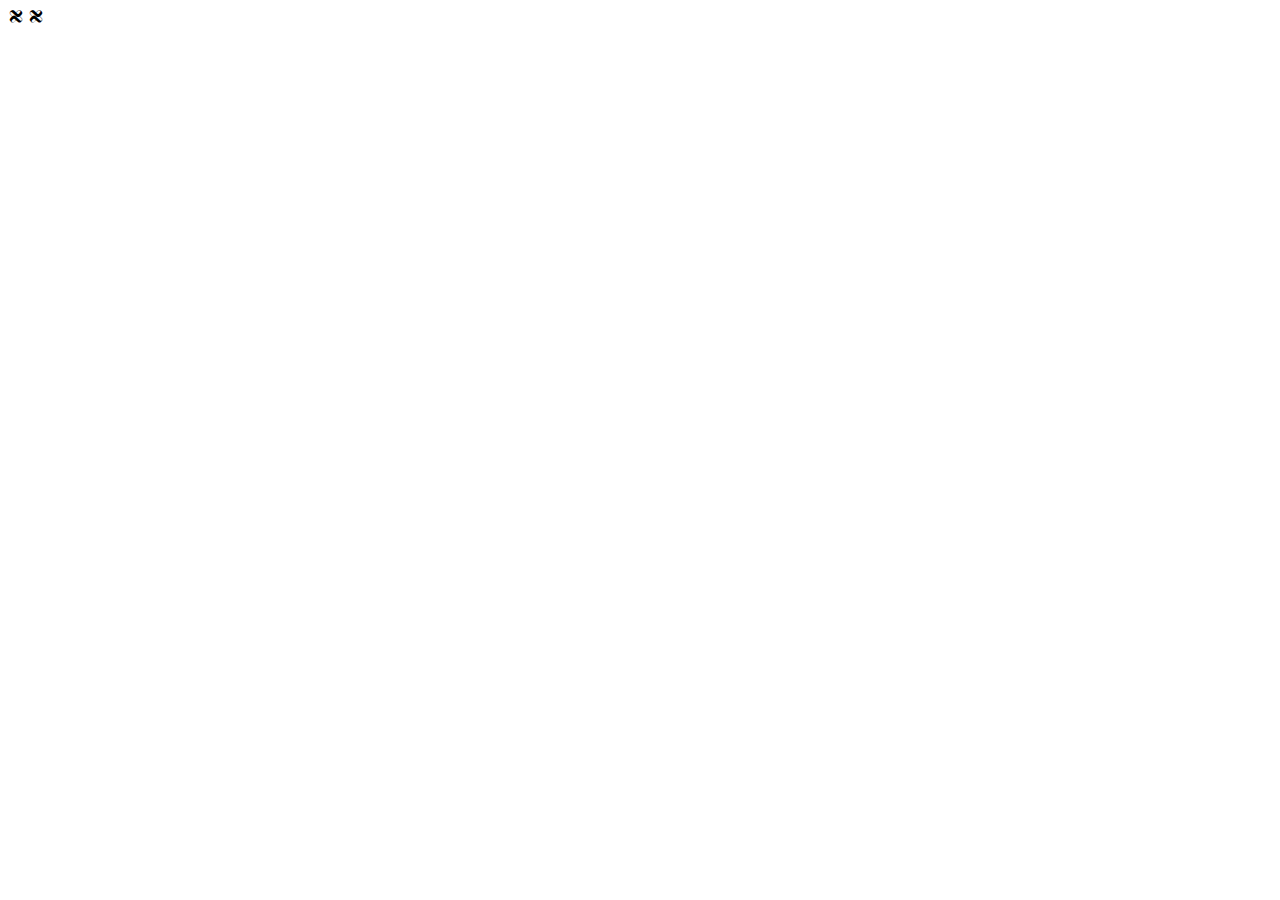
==== index.html @ fa7deb94 "1229" ====
<!doctype html>
<html>
<head>
<meta charset="utf-8">
<title>Untitled Document</title>
    <link rel="stylesheet" href="css/xeicon.css">
</head>
<body>
    <i class="fa fa-camera-retro"></i>
    <i class="fa fa-camera-retro"></i>
    <i class="fa xe-xpressengine"></i>    
    </body>
</html>
---- css/xeicon.css ----
@charset "UTF-8";
/*!
 *  Font Awesome 4.2.0 by @davegandy - http://fontawesome.io - @fontawesome
 *  License - http://fontawesome.io/license (Font: SIL OFL 1.1, CSS: MIT License)
 */
/* FONT PATH
 * -------------------------- */
@font-face {
  font-family: 'xeicon';
  src: url("../fonts/xeicon.eot?v=4.2.0");
  src: url("../fonts/xeicon.eot?#iefix&v=4.2.0") format("embedded-opentype"), url("../fonts/xeicon.woff?v=4.2.0") format("woff"), url("../fonts/xeicon.ttf?v=4.2.0") format("truetype"), url("../fonts/xeicon.svg?v=4.2.0#xeiconregular") format("svg");
  font-weight: normal;
  font-style: normal; }
.fa {
  display: inline-block;
  font: normal normal normal 14px/1 xeicon;
  font-size: inherit;
  text-rendering: auto;
  -webkit-font-smoothing: antialiased;
  -moz-osx-font-smoothing: grayscale; }

/* makes the font 33% larger relative to the icon container */
.fa-lg {
  font-size: 1.33333em;
  line-height: 0.75em;
  vertical-align: -15%; }

.fa-2x {
  font-size: 2em; }

.fa-3x {
  font-size: 3em; }

.fa-4x {
  font-size: 4em; }

.fa-5x {
  font-size: 5em; }

/* Font Awesome uses the Unicode Private Use Area (PUA) to ensure screen
   readers do not read off random characters that represent icons */
.fa-camera-retro:before {
  content: ""; }

/*# sourceMappingURL=xeicon.css.map */
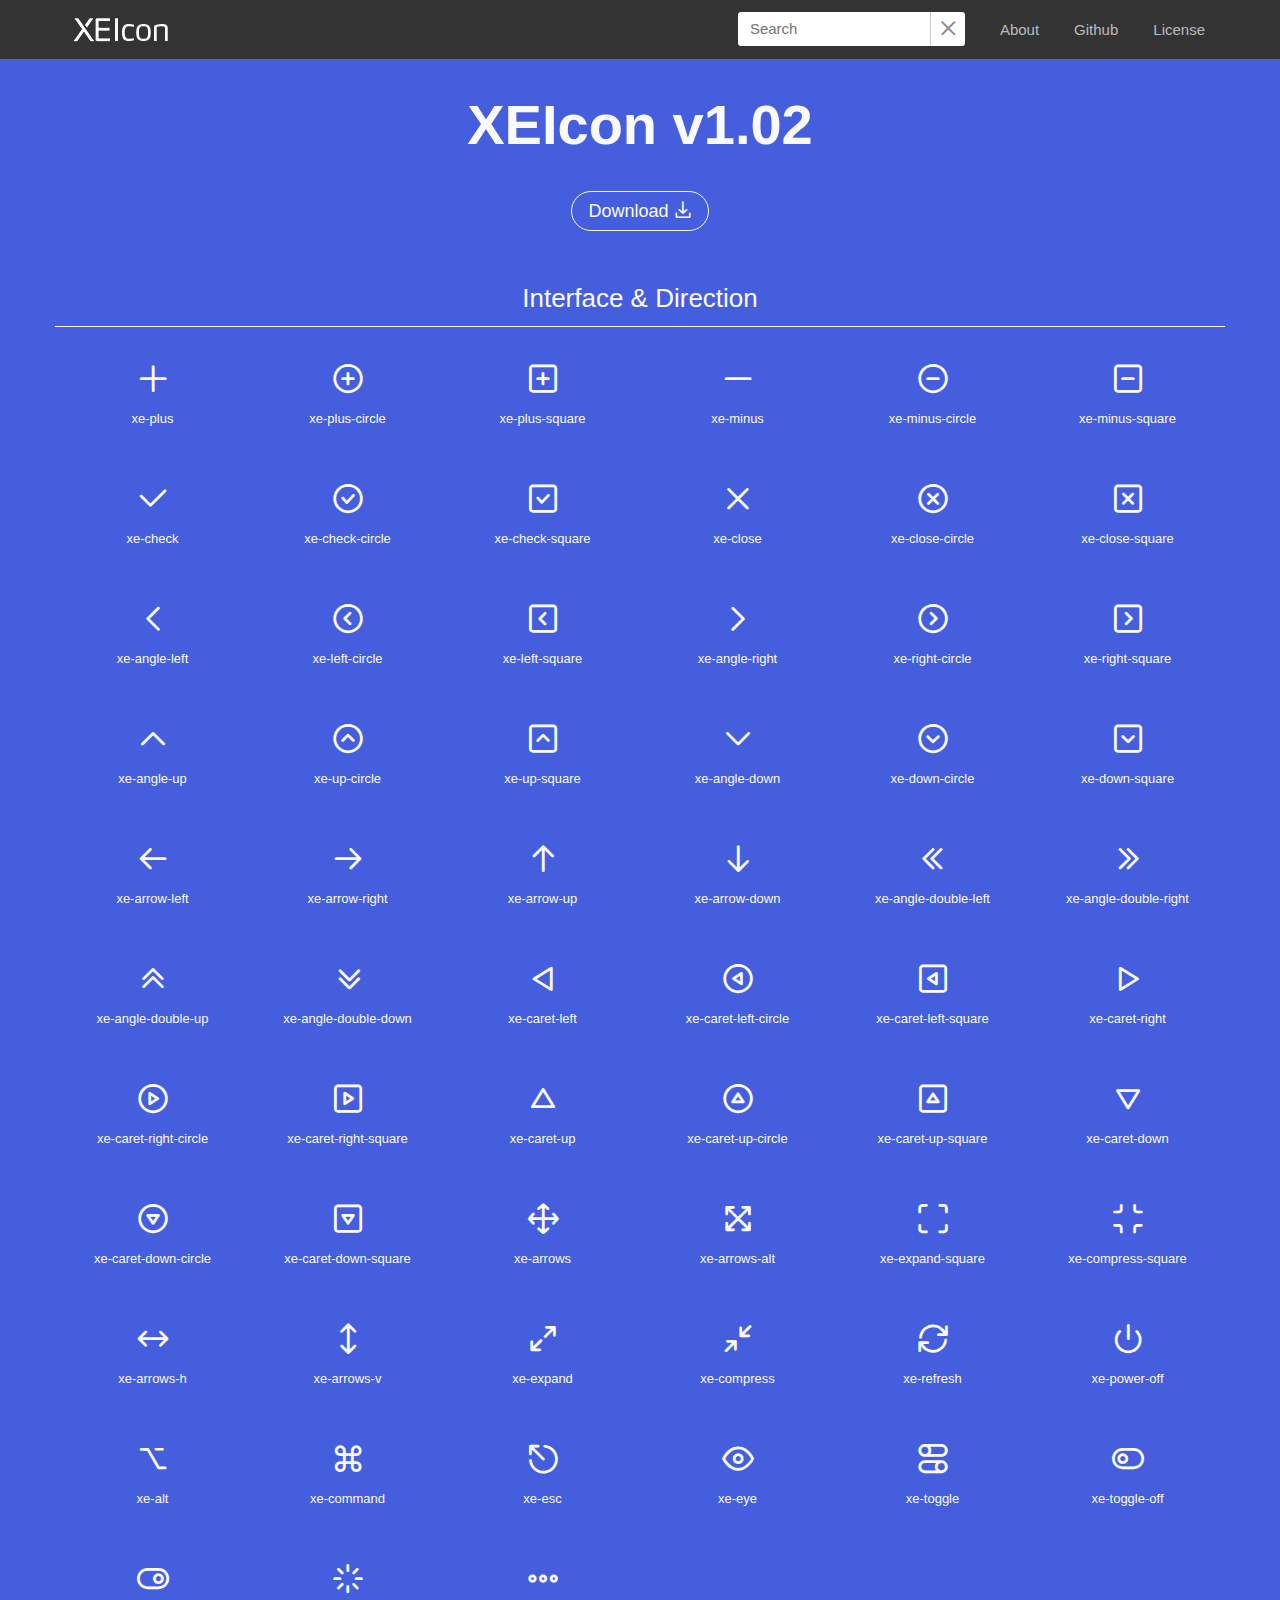
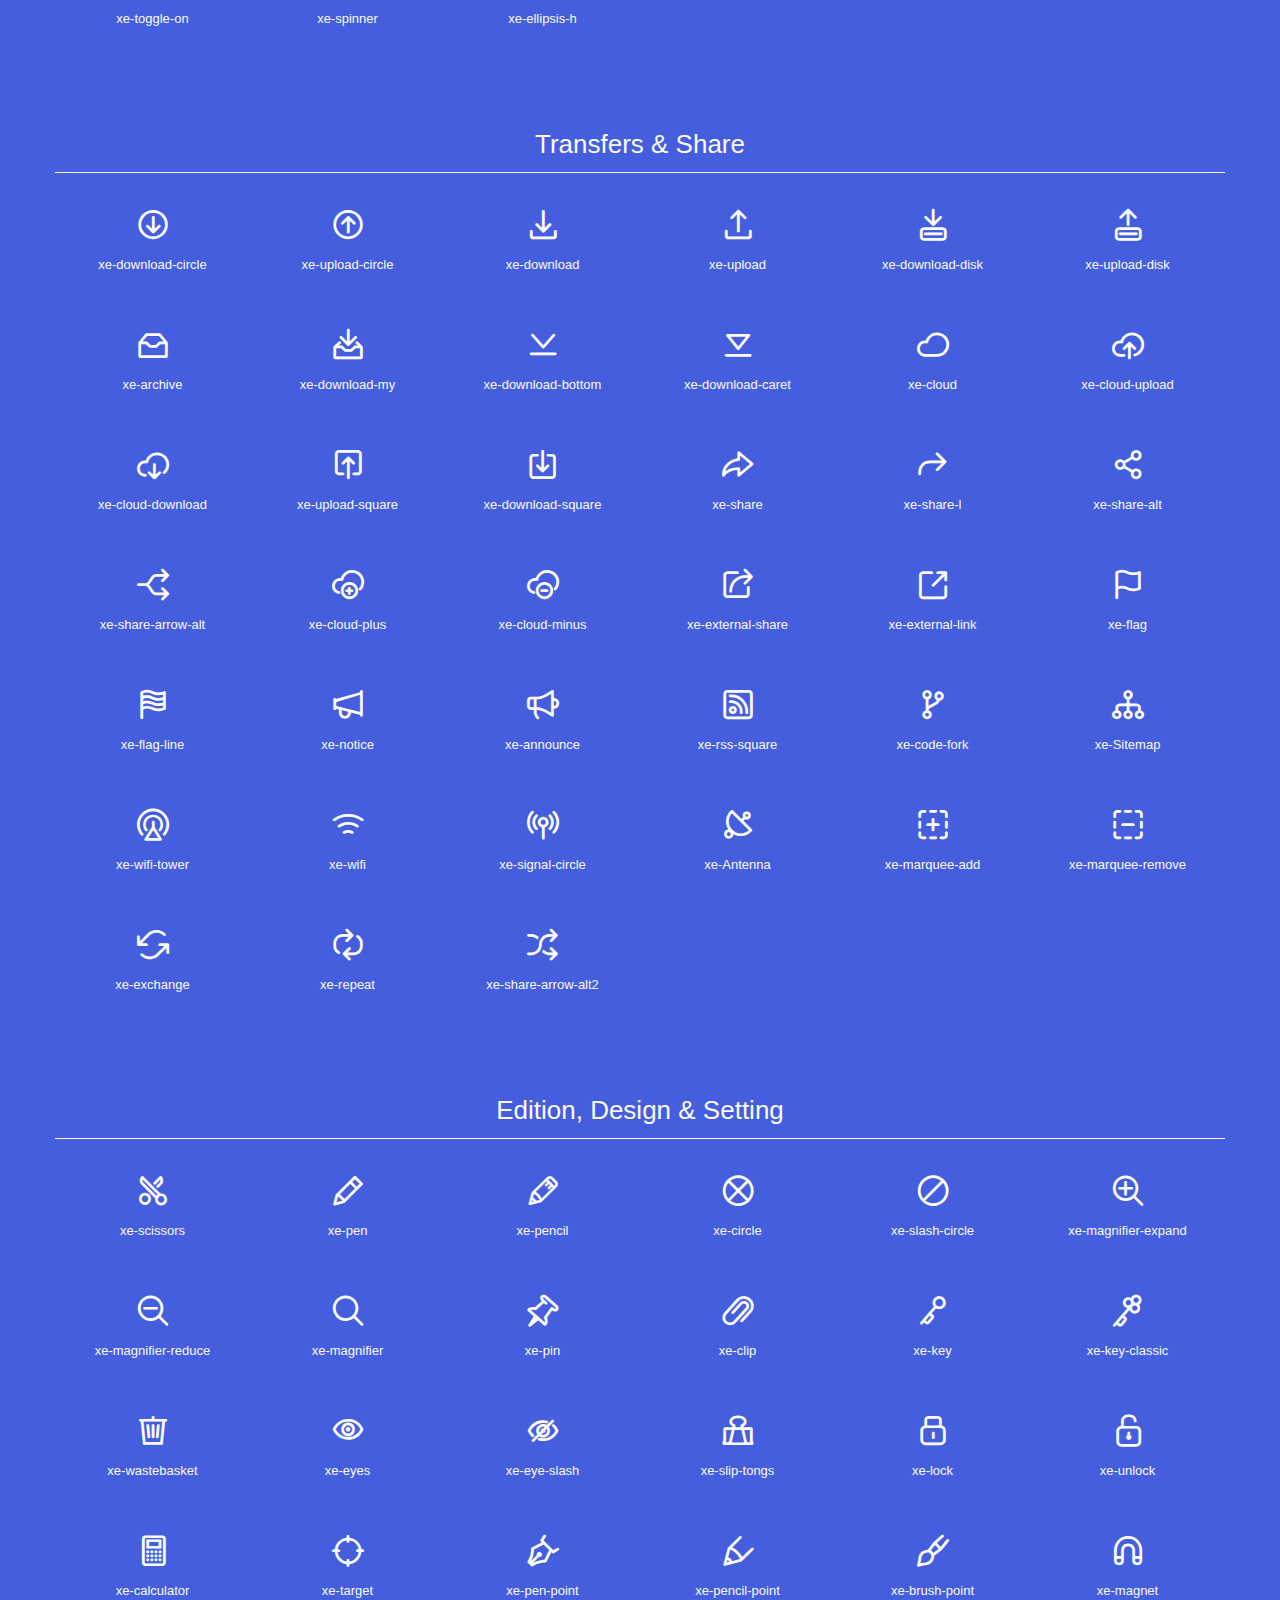
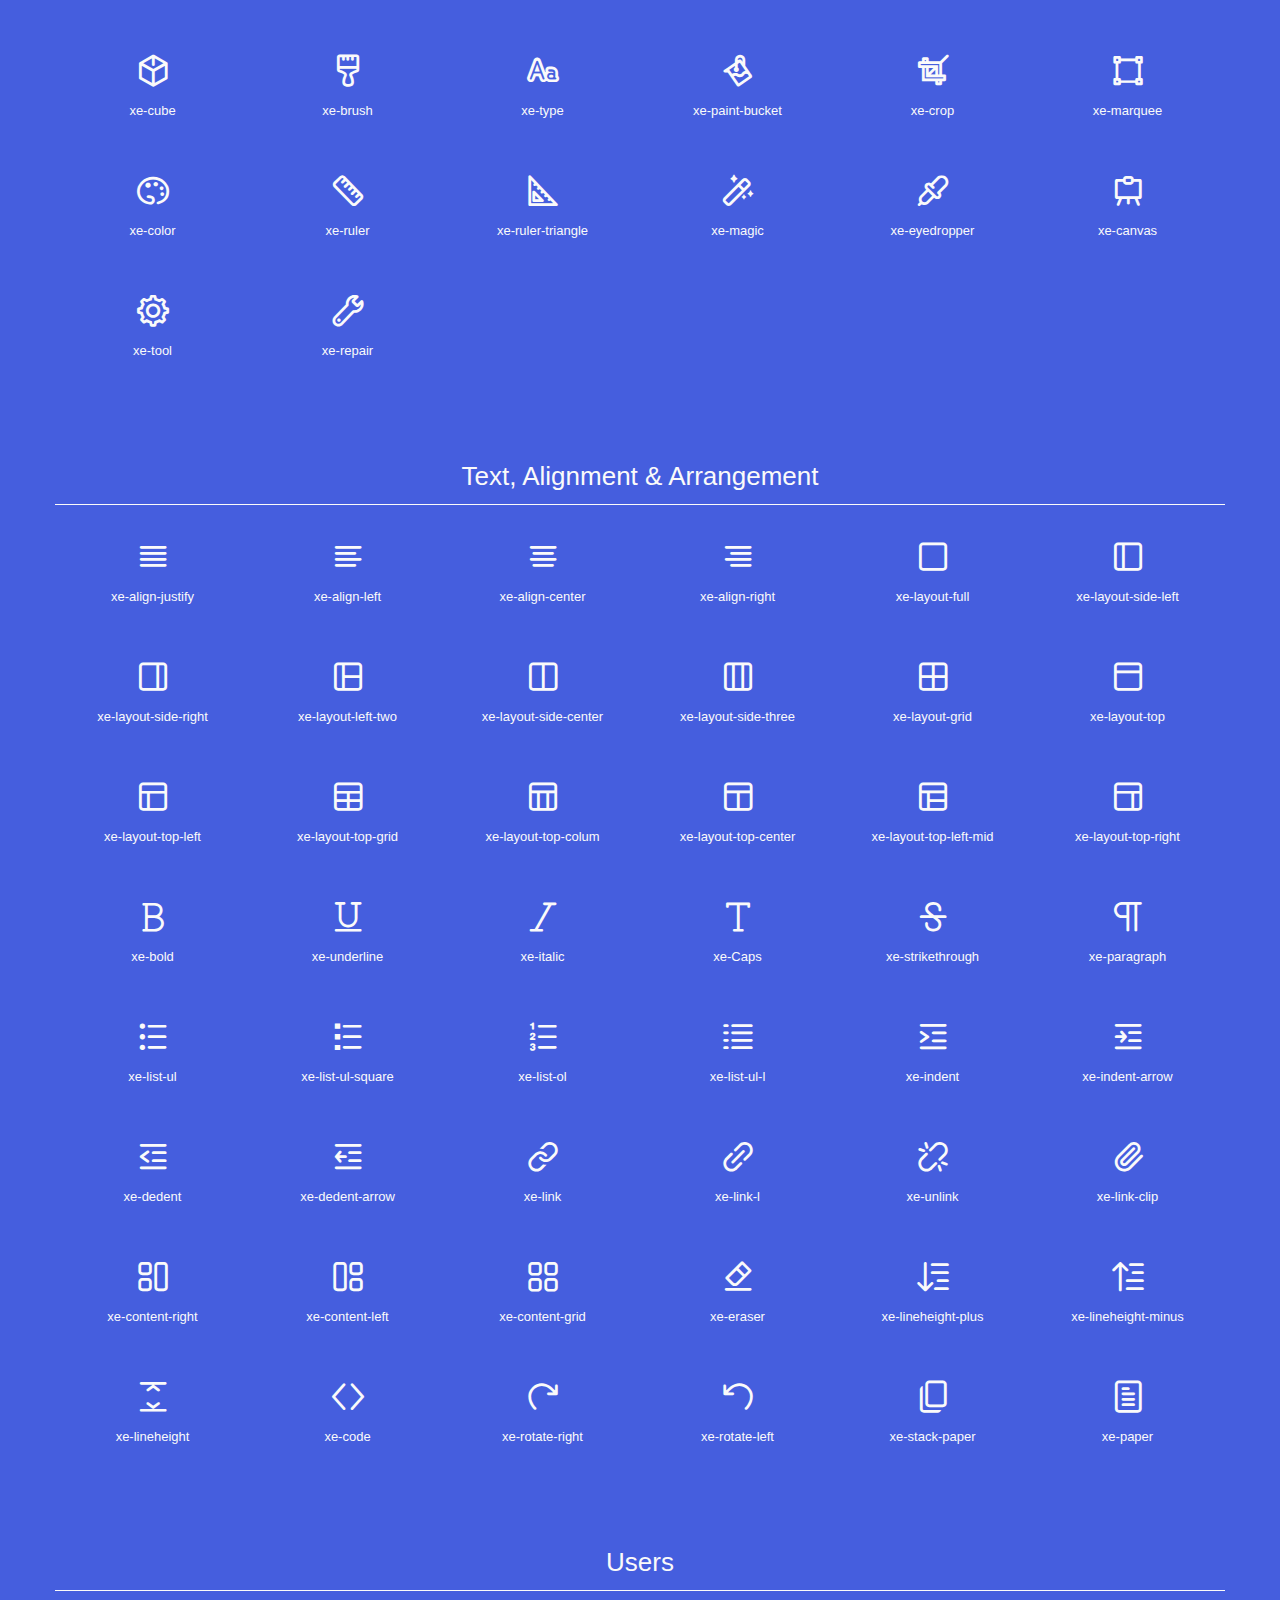
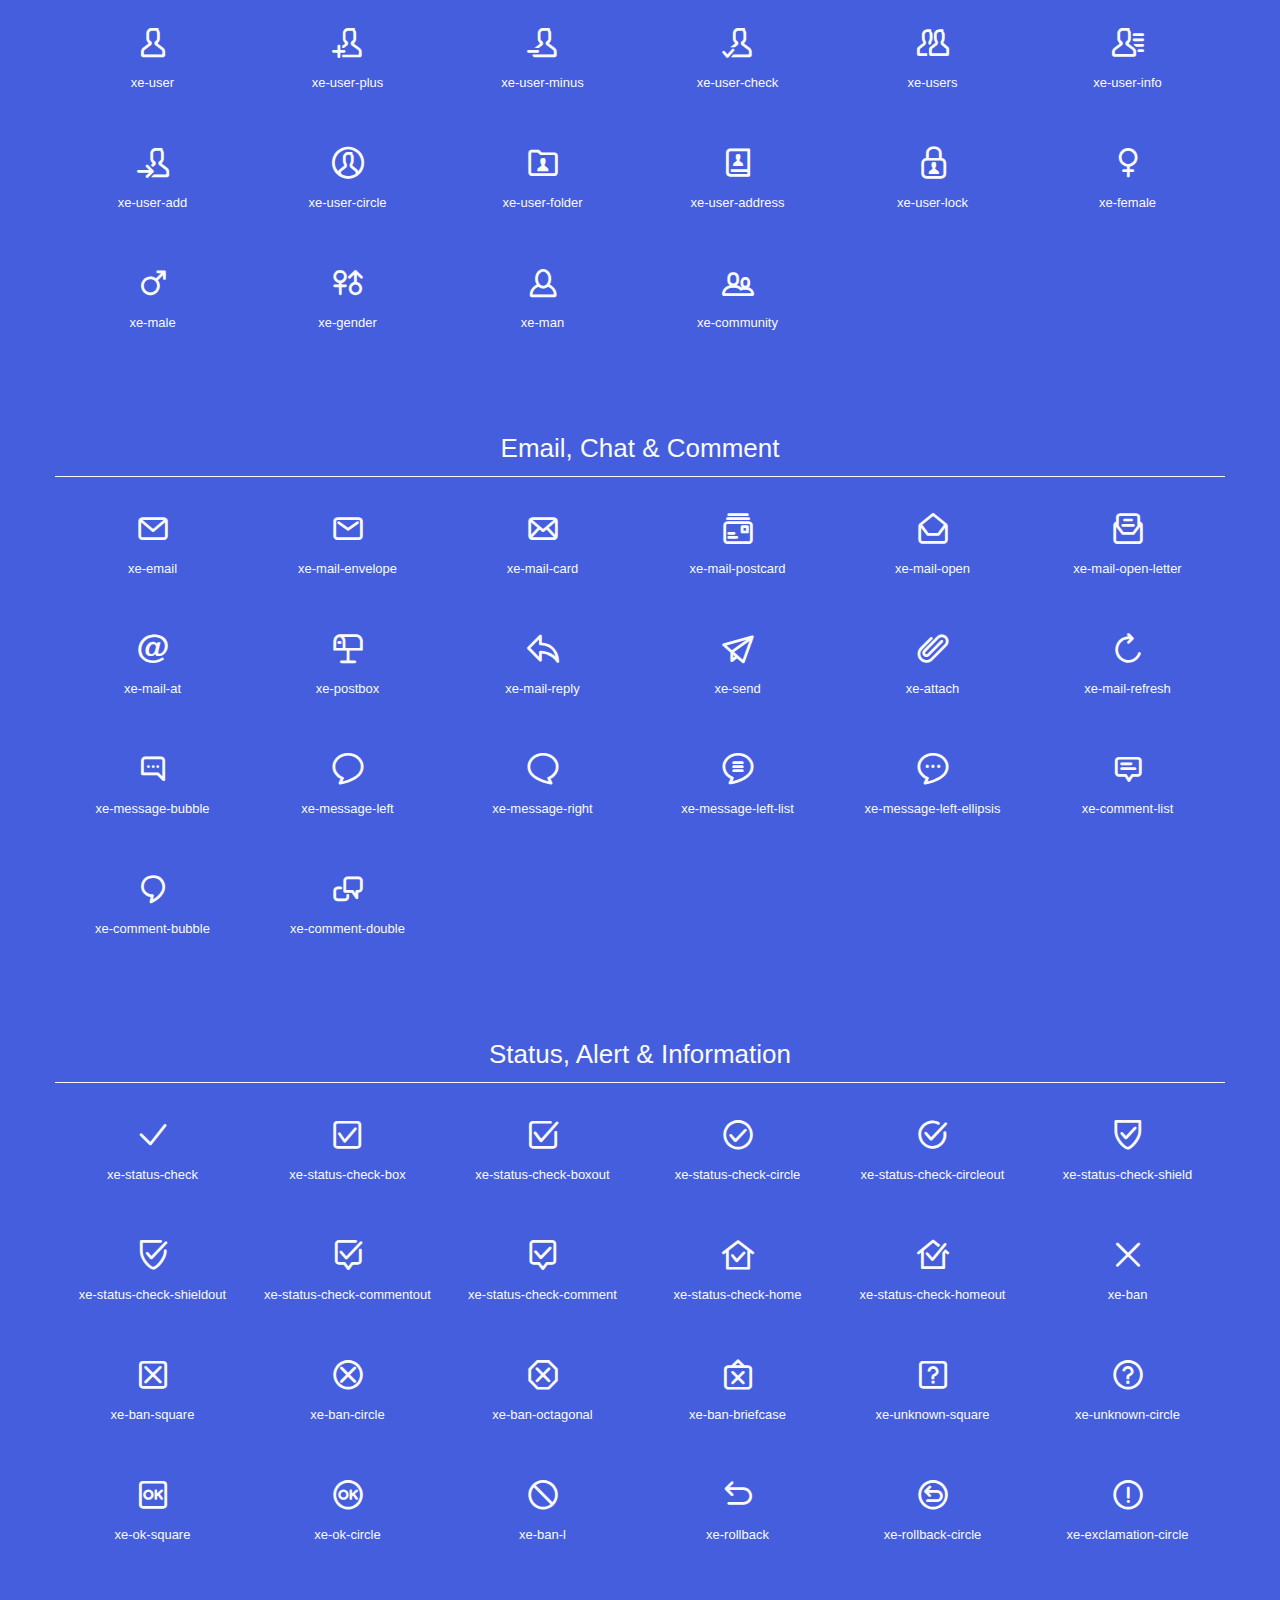
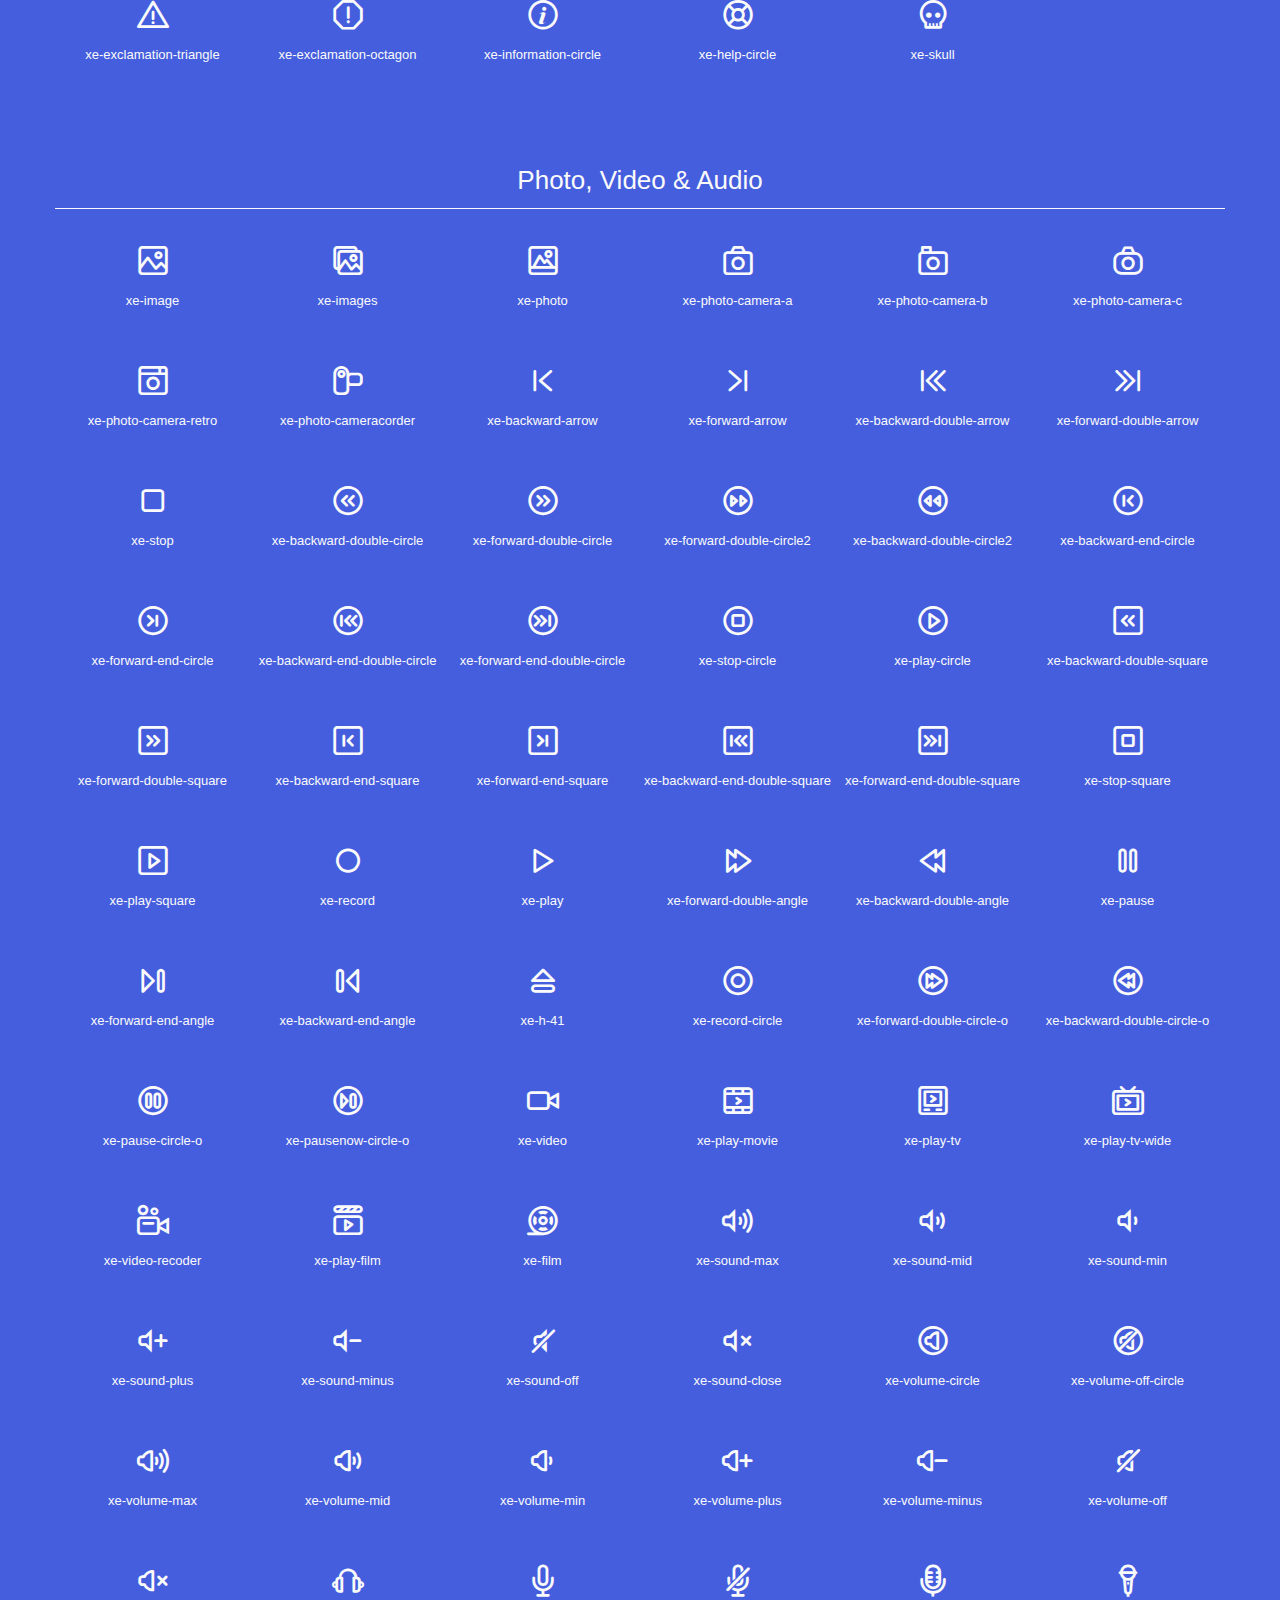
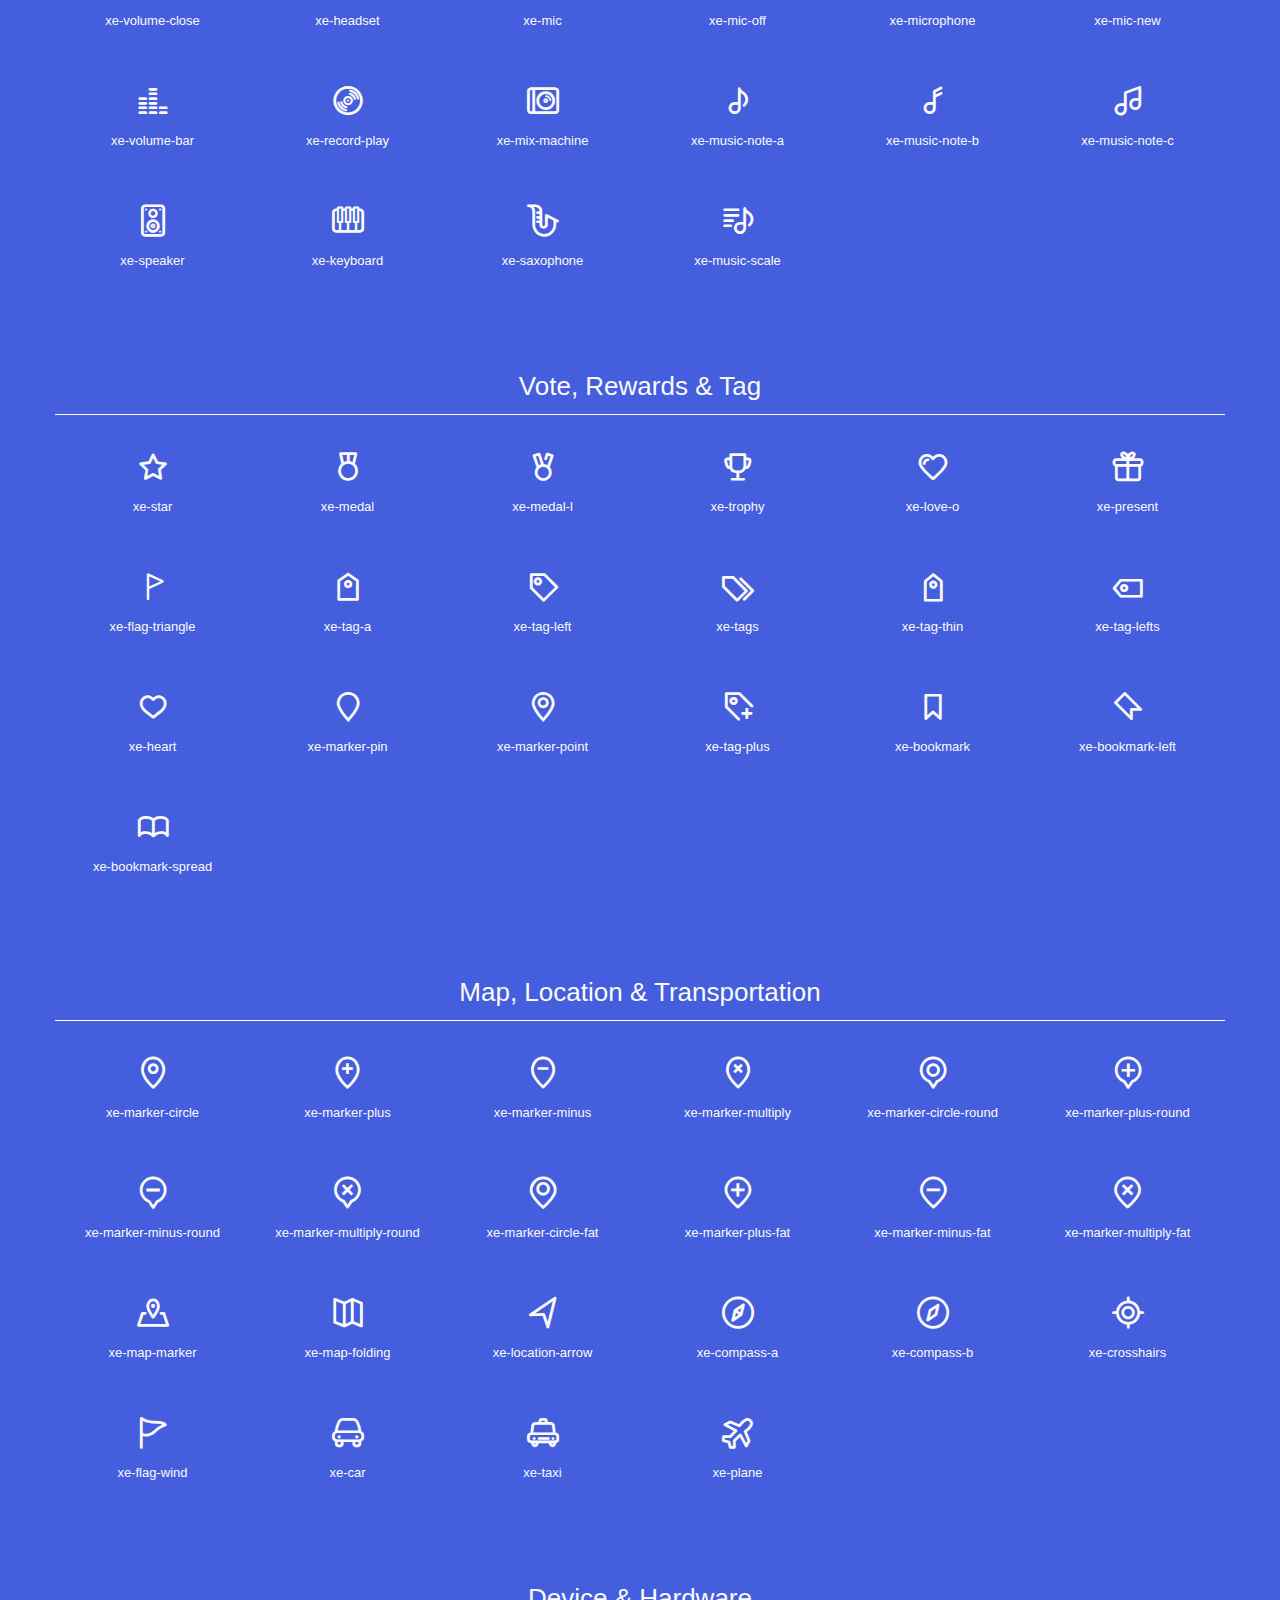
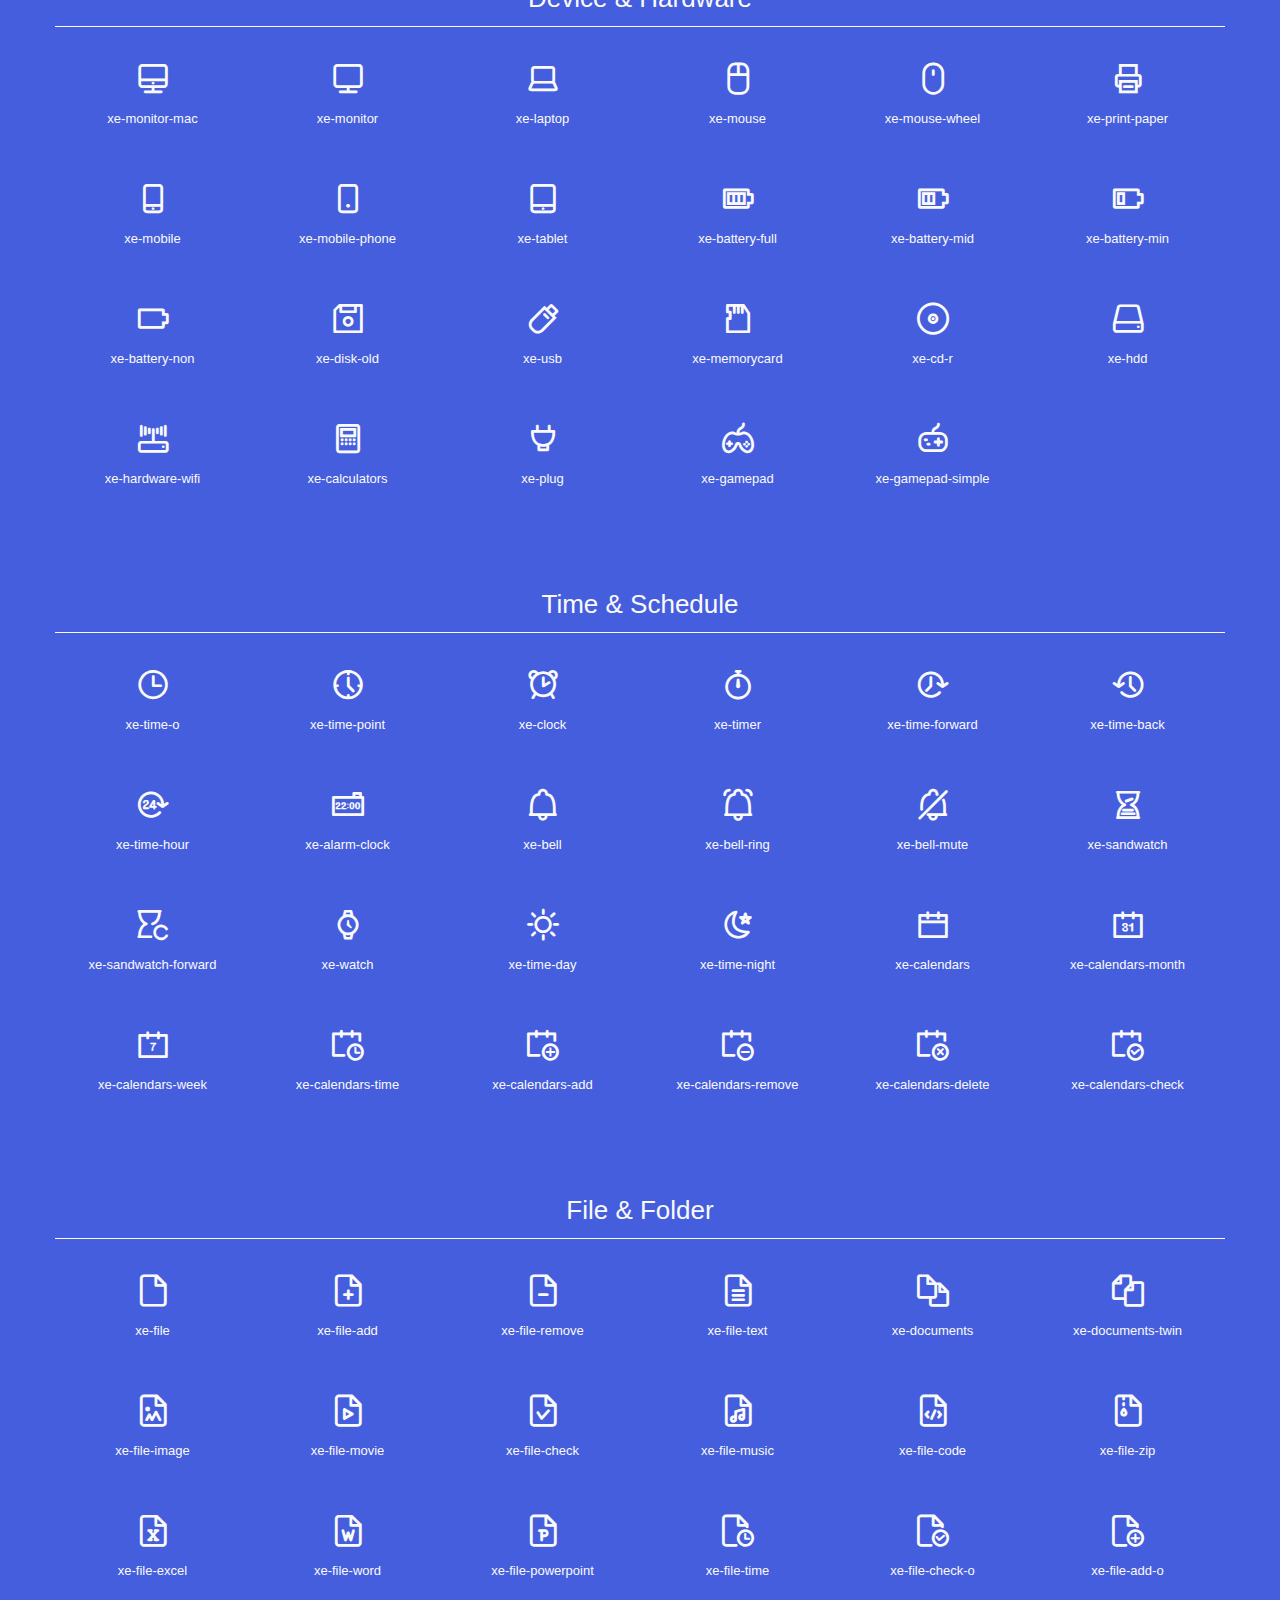
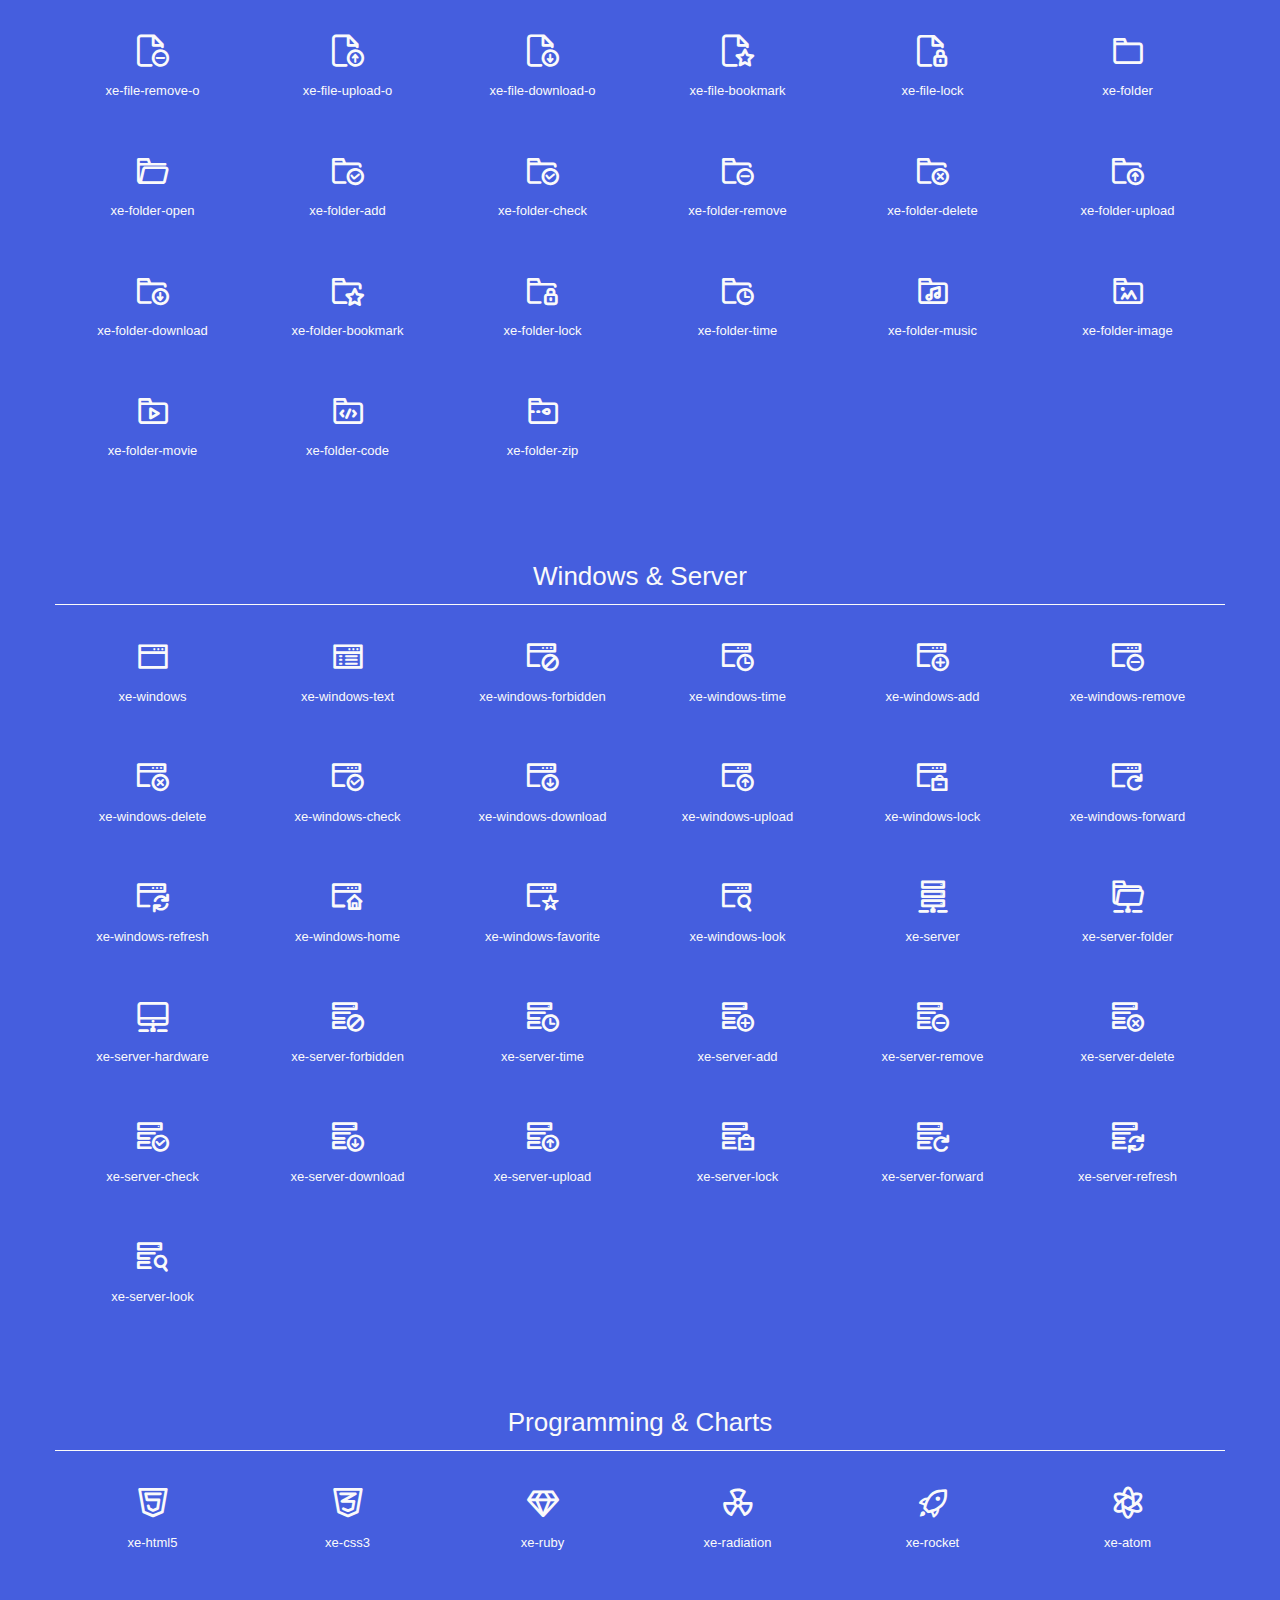
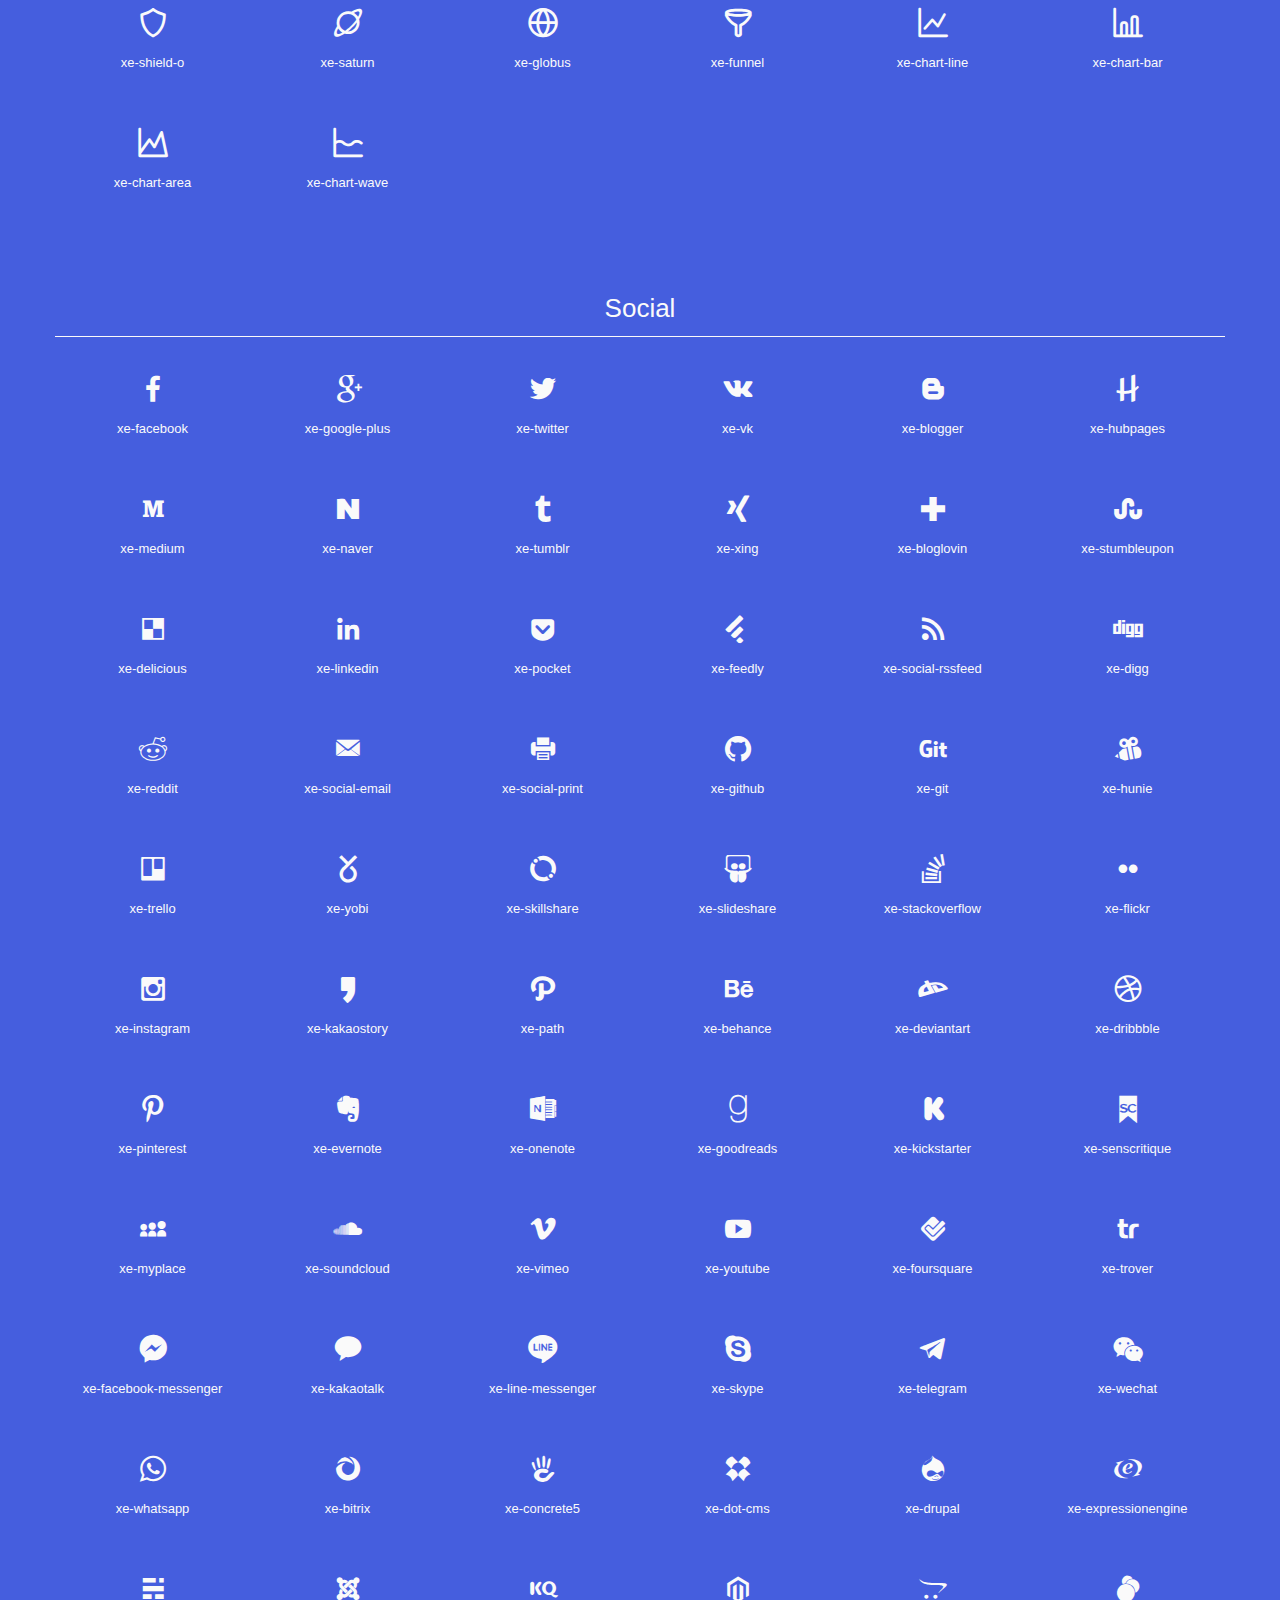
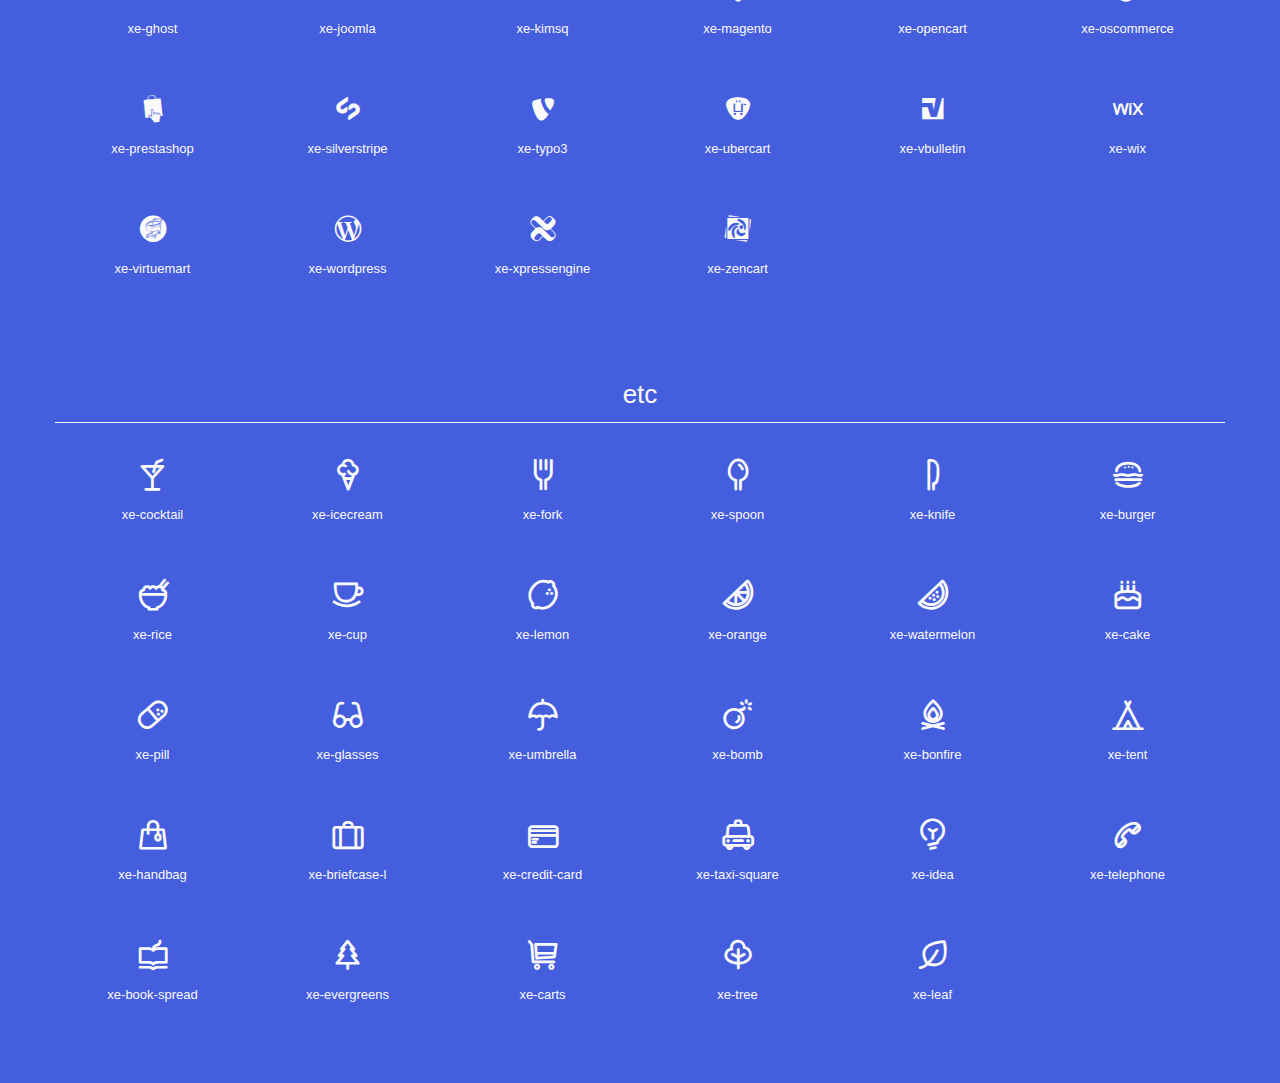
==== commit 01630aad: "sass 연동버전" ====
--- a/index.html
+++ b/index.html
@@ -2,12 +2,8026 @@
 <html>
 <head>
 <meta charset="utf-8">
-<title>Untitled Document</title>
-    <link rel="stylesheet" href="css/xeicon.css">
+<title>XE Icon</title>
+<meta name="viewport" content="width=device-width,initial-scale=1.0,minimum-scale=1.0,maximum-scale=1.0">
+<link rel="stylesheet" href="./common/xe-icon.css">
+<link rel="stylesheet" href="./common/style.css">
+<!--[if lt IE 8]><link rel="stylesheet" href="./ie7/ie7.css"><![endif]-->
+<!--[if lt IE 9]><script src="../xe_common/respond.min.js"></script><![endif]-->
+<!--[if lt IE 9]><script src="../xe_common/jquery-1.x.min.js"></script><![endif]-->
+<!--[if gte IE 9]><script src="../xe_common/jquery.min.js"></script><![endif]-->
+<script src="../xe_common/jquery.min.js"></script>
+<script src="./common/xe-icon.js"></script>
+<script src="./js/jquery.quicksearch.js"></script>
+<script src="./js/search.js"></script>
+<link rel="shortcut icon" sizes="64x64" href="./img/favicon.ico">
+<link rel="apple-touch-icon" sizes="144x144" href="./img/favicon-114.png">
+
+<!-- GA --> <script> (function(i,s,o,g,r,a,m){i['GoogleAnalyticsObject']=r;i[r]=i[r]||function(){(i[r].q=i[r].q||[]).push(arguments)},i[r].l=1*new Date();a=s.createElement(o), m=s.getElementsByTagName(o)[0];a.async=1;a.src=g;m.parentNode.insertBefore(a,m) })(window,document,'script','//www.google-analytics.com/analytics.js','ga'); ga('create', 'UA-46389165-4', 'auto'); ga('send', 'pageview'); </script> </head> <!-- // GA -->
 </head>
 <body>
-    <i class="fa fa-camera-retro"></i>
-    <i class="fa fa-camera-retro"></i>
-    <i class="fa xe-xpressengine"></i>    
-    </body>
-</html>+<div class="bgc1 clearfix">
+    <div class="xe_icon_gnb">
+        <div class="gnb_area">
+            <h1><a href="index.html"><span class="blind">XEIcon</span></a></h1>
+            <div class="gnb_right">
+                <div class="srch_area">
+                    <form action="#">
+                        <input type="text" id="search" placeholder="Search" name="search" title="검색어 입력">
+                        <a href="#" class="btn_close"><i class="xe xe-close"><span class="blind">검색어 삭제</span></i></a>
+                    </form>
+                </div>
+                <ul class="menu_lst">
+                    <!-- [D] 선택시 a 태그 클래스 on 추가 -->
+                    <!--홈버튼 일시숨김
+                    <li><a href="index.html" class="on">XEIcon</a></li>
+                    -->
+                    <li><a href="xe_icon_about.html">About</a></li>
+                    <li><a href="https://github.com/xpressengine/XEIcon.git" target="_blank" class="ga-action" data-ga-event="icon-download">Github</a></li>
+                    <li><a href="xe_icon_license.html">License</a></li>
+                </ul>
+            </div>
+        </div>
+    </div>
+    <h2 class="mhmm mvm">XEIcon v1.02</h2>
+    <a href="https://github.com/xpressengine/XEIcon/archive/master.zip" target="_blank" class="download">Download <i class="xe xe-download"></i></a>
+</div>
+<div class="clearfix mhl ptl">
+    <div class="haader"><h3>Interface &amp; Direction</h3></div>
+	<div class="glyph fs1">
+		<div class="clearfix bshadow0 pbs">
+			<i class="xe xe-plus"></i><span class="mls"> xe-plus</span>
+		</div>
+		<fieldset class="fs0 size1of1 clearfix hidden-true">
+			<input type="text" readonly value="e600" class="unit size1of2" />
+			<input type="text" maxlength="1" readonly value="&#xe600;" class="unitRight size1of2 talign-right" />
+		</fieldset>
+		<div class="fs0 bshadow0 clearfix hidden-true">
+			<span class="unit pvs fgc1">liga: </span>
+			<input type="text" readonly value="" class="liga unitRight" />
+		</div>
+	</div>
+	<div class="glyph fs1">
+		<div class="clearfix bshadow0 pbs">
+			<i class="xe xe-plus-circle"></i><span class="mls"> xe-plus-circle</span>
+		</div>
+		<fieldset class="fs0 size1of1 clearfix hidden-true">
+			<input type="text" readonly value="e601" class="unit size1of2" />
+			<input type="text" maxlength="1" readonly value="&#xe601;" class="unitRight size1of2 talign-right" />
+		</fieldset>
+		<div class="fs0 bshadow0 clearfix hidden-true">
+			<span class="unit pvs fgc1">liga: </span>
+			<input type="text" readonly value="" class="liga unitRight" />
+		</div>
+	</div>
+	<div class="glyph fs1">
+		<div class="clearfix bshadow0 pbs">
+			<i class="xe xe-plus-square"></i><span class="mls"> xe-plus-square</span>
+		</div>
+		<fieldset class="fs0 size1of1 clearfix hidden-true">
+			<input type="text" readonly value="e602" class="unit size1of2" />
+			<input type="text" maxlength="1" readonly value="&#xe602;" class="unitRight size1of2 talign-right" />
+		</fieldset>
+		<div class="fs0 bshadow0 clearfix hidden-true">
+			<span class="unit pvs fgc1">liga: </span>
+			<input type="text" readonly value="" class="liga unitRight" />
+		</div>
+	</div>
+	<div class="glyph fs1">
+		<div class="clearfix bshadow0 pbs">
+			<i class="xe xe-minus"></i><span class="mls"> xe-minus</span>
+		</div>
+		<fieldset class="fs0 size1of1 clearfix hidden-true">
+			<input type="text" readonly value="e603" class="unit size1of2" />
+			<input type="text" maxlength="1" readonly value="&#xe603;" class="unitRight size1of2 talign-right" />
+		</fieldset>
+		<div class="fs0 bshadow0 clearfix hidden-true">
+			<span class="unit pvs fgc1">liga: </span>
+			<input type="text" readonly value="" class="liga unitRight" />
+		</div>
+	</div>
+	<div class="glyph fs1">
+		<div class="clearfix bshadow0 pbs">
+			<i class="xe xe-minus-circle"></i><span class="mls"> xe-minus-circle</span>
+		</div>
+		<fieldset class="fs0 size1of1 clearfix hidden-true">
+			<input type="text" readonly value="e604" class="unit size1of2" />
+			<input type="text" maxlength="1" readonly value="&#xe604;" class="unitRight size1of2 talign-right" />
+		</fieldset>
+		<div class="fs0 bshadow0 clearfix hidden-true">
+			<span class="unit pvs fgc1">liga: </span>
+			<input type="text" readonly value="" class="liga unitRight" />
+		</div>
+	</div>
+	<div class="glyph fs1">
+		<div class="clearfix bshadow0 pbs">
+			<i class="xe xe-minus-square"></i><span class="mls"> xe-minus-square</span>
+		</div>
+		<fieldset class="fs0 size1of1 clearfix hidden-true">
+			<input type="text" readonly value="e605" class="unit size1of2" />
+			<input type="text" maxlength="1" readonly value="&#xe605;" class="unitRight size1of2 talign-right" />
+		</fieldset>
+		<div class="fs0 bshadow0 clearfix hidden-true">
+			<span class="unit pvs fgc1">liga: </span>
+			<input type="text" readonly value="" class="liga unitRight" />
+		</div>
+	</div>
+	<div class="glyph fs1">
+		<div class="clearfix bshadow0 pbs">
+			<i class="xe xe-check"></i><span class="mls"> xe-check</span>
+		</div>
+		<fieldset class="fs0 size1of1 clearfix hidden-true">
+			<input type="text" readonly value="e606" class="unit size1of2" />
+			<input type="text" maxlength="1" readonly value="&#xe606;" class="unitRight size1of2 talign-right" />
+		</fieldset>
+		<div class="fs0 bshadow0 clearfix hidden-true">
+			<span class="unit pvs fgc1">liga: </span>
+			<input type="text" readonly value="" class="liga unitRight" />
+		</div>
+	</div>
+	<div class="glyph fs1">
+		<div class="clearfix bshadow0 pbs">
+			<i class="xe xe-check-circle"></i><span class="mls"> xe-check-circle</span>
+		</div>
+		<fieldset class="fs0 size1of1 clearfix hidden-true">
+			<input type="text" readonly value="e607" class="unit size1of2" />
+			<input type="text" maxlength="1" readonly value="&#xe607;" class="unitRight size1of2 talign-right" />
+		</fieldset>
+		<div class="fs0 bshadow0 clearfix hidden-true">
+			<span class="unit pvs fgc1">liga: </span>
+			<input type="text" readonly value="" class="liga unitRight" />
+		</div>
+	</div>
+	<div class="glyph fs1">
+		<div class="clearfix bshadow0 pbs">
+			<i class="xe xe-check-square"></i><span class="mls"> xe-check-square</span>
+		</div>
+		<fieldset class="fs0 size1of1 clearfix hidden-true">
+			<input type="text" readonly value="e608" class="unit size1of2" />
+			<input type="text" maxlength="1" readonly value="&#xe608;" class="unitRight size1of2 talign-right" />
+		</fieldset>
+		<div class="fs0 bshadow0 clearfix hidden-true">
+			<span class="unit pvs fgc1">liga: </span>
+			<input type="text" readonly value="" class="liga unitRight" />
+		</div>
+	</div>
+	<div class="glyph fs1">
+		<div class="clearfix bshadow0 pbs">
+			<i class="xe xe-close"></i><span class="mls"> xe-close</span>
+		</div>
+		<fieldset class="fs0 size1of1 clearfix hidden-true">
+			<input type="text" readonly value="e609" class="unit size1of2" />
+			<input type="text" maxlength="1" readonly value="&#xe609;" class="unitRight size1of2 talign-right" />
+		</fieldset>
+		<div class="fs0 bshadow0 clearfix hidden-true">
+			<span class="unit pvs fgc1">liga: </span>
+			<input type="text" readonly value="" class="liga unitRight" />
+		</div>
+	</div>
+	<div class="glyph fs1">
+		<div class="clearfix bshadow0 pbs">
+			<i class="xe xe-close-circle"></i><span class="mls"> xe-close-circle</span>
+		</div>
+		<fieldset class="fs0 size1of1 clearfix hidden-true">
+			<input type="text" readonly value="e60a" class="unit size1of2" />
+			<input type="text" maxlength="1" readonly value="&#xe60a;" class="unitRight size1of2 talign-right" />
+		</fieldset>
+		<div class="fs0 bshadow0 clearfix hidden-true">
+			<span class="unit pvs fgc1">liga: </span>
+			<input type="text" readonly value="" class="liga unitRight" />
+		</div>
+	</div>
+	<div class="glyph fs1">
+		<div class="clearfix bshadow0 pbs">
+			<i class="xe xe-close-square"></i><span class="mls"> xe-close-square</span>
+		</div>
+		<fieldset class="fs0 size1of1 clearfix hidden-true">
+			<input type="text" readonly value="e60b" class="unit size1of2" />
+			<input type="text" maxlength="1" readonly value="&#xe60b;" class="unitRight size1of2 talign-right" />
+		</fieldset>
+		<div class="fs0 bshadow0 clearfix hidden-true">
+			<span class="unit pvs fgc1">liga: </span>
+			<input type="text" readonly value="" class="liga unitRight" />
+		</div>
+	</div>
+	<div class="glyph fs1">
+		<div class="clearfix bshadow0 pbs">
+			<i class="xe xe-angle-left"></i><span class="mls"> xe-angle-left</span>
+		</div>
+		<fieldset class="fs0 size1of1 clearfix hidden-true">
+			<input type="text" readonly value="e60c" class="unit size1of2" />
+			<input type="text" maxlength="1" readonly value="&#xe60c;" class="unitRight size1of2 talign-right" />
+		</fieldset>
+		<div class="fs0 bshadow0 clearfix hidden-true">
+			<span class="unit pvs fgc1">liga: </span>
+			<input type="text" readonly value="" class="liga unitRight" />
+		</div>
+	</div>
+	<div class="glyph fs1">
+		<div class="clearfix bshadow0 pbs">
+			<i class="xe xe-left-circle"></i><span class="mls"> xe-left-circle</span>
+		</div>
+		<fieldset class="fs0 size1of1 clearfix hidden-true">
+			<input type="text" readonly value="e60d" class="unit size1of2" />
+			<input type="text" maxlength="1" readonly value="&#xe60d;" class="unitRight size1of2 talign-right" />
+		</fieldset>
+		<div class="fs0 bshadow0 clearfix hidden-true">
+			<span class="unit pvs fgc1">liga: </span>
+			<input type="text" readonly value="" class="liga unitRight" />
+		</div>
+	</div>
+	<div class="glyph fs1">
+		<div class="clearfix bshadow0 pbs">
+			<i class="xe xe-left-square"></i><span class="mls"> xe-left-square</span>
+		</div>
+		<fieldset class="fs0 size1of1 clearfix hidden-true">
+			<input type="text" readonly value="e60e" class="unit size1of2" />
+			<input type="text" maxlength="1" readonly value="&#xe60e;" class="unitRight size1of2 talign-right" />
+		</fieldset>
+		<div class="fs0 bshadow0 clearfix hidden-true">
+			<span class="unit pvs fgc1">liga: </span>
+			<input type="text" readonly value="" class="liga unitRight" />
+		</div>
+	</div>
+	<div class="glyph fs1">
+		<div class="clearfix bshadow0 pbs">
+			<i class="xe xe-angle-right"></i><span class="mls"> xe-angle-right</span>
+		</div>
+		<fieldset class="fs0 size1of1 clearfix hidden-true">
+			<input type="text" readonly value="e60f" class="unit size1of2" />
+			<input type="text" maxlength="1" readonly value="&#xe60f;" class="unitRight size1of2 talign-right" />
+		</fieldset>
+		<div class="fs0 bshadow0 clearfix hidden-true">
+			<span class="unit pvs fgc1">liga: </span>
+			<input type="text" readonly value="" class="liga unitRight" />
+		</div>
+	</div>
+	<div class="glyph fs1">
+		<div class="clearfix bshadow0 pbs">
+			<i class="xe xe-right-circle"></i><span class="mls"> xe-right-circle</span>
+		</div>
+		<fieldset class="fs0 size1of1 clearfix hidden-true">
+			<input type="text" readonly value="e610" class="unit size1of2" />
+			<input type="text" maxlength="1" readonly value="&#xe610;" class="unitRight size1of2 talign-right" />
+		</fieldset>
+		<div class="fs0 bshadow0 clearfix hidden-true">
+			<span class="unit pvs fgc1">liga: </span>
+			<input type="text" readonly value="" class="liga unitRight" />
+		</div>
+	</div>
+	<div class="glyph fs1">
+		<div class="clearfix bshadow0 pbs">
+			<i class="xe xe-right-square"></i><span class="mls"> xe-right-square</span>
+		</div>
+		<fieldset class="fs0 size1of1 clearfix hidden-true">
+			<input type="text" readonly value="e611" class="unit size1of2" />
+			<input type="text" maxlength="1" readonly value="&#xe611;" class="unitRight size1of2 talign-right" />
+		</fieldset>
+		<div class="fs0 bshadow0 clearfix hidden-true">
+			<span class="unit pvs fgc1">liga: </span>
+			<input type="text" readonly value="" class="liga unitRight" />
+		</div>
+	</div>
+	<div class="glyph fs1">
+		<div class="clearfix bshadow0 pbs">
+			<i class="xe xe-angle-up"></i><span class="mls"> xe-angle-up</span>
+		</div>
+		<fieldset class="fs0 size1of1 clearfix hidden-true">
+			<input type="text" readonly value="e612" class="unit size1of2" />
+			<input type="text" maxlength="1" readonly value="&#xe612;" class="unitRight size1of2 talign-right" />
+		</fieldset>
+		<div class="fs0 bshadow0 clearfix hidden-true">
+			<span class="unit pvs fgc1">liga: </span>
+			<input type="text" readonly value="" class="liga unitRight" />
+		</div>
+	</div>
+	<div class="glyph fs1">
+		<div class="clearfix bshadow0 pbs">
+			<i class="xe xe-up-circle"></i><span class="mls"> xe-up-circle</span>
+		</div>
+		<fieldset class="fs0 size1of1 clearfix hidden-true">
+			<input type="text" readonly value="e613" class="unit size1of2" />
+			<input type="text" maxlength="1" readonly value="&#xe613;" class="unitRight size1of2 talign-right" />
+		</fieldset>
+		<div class="fs0 bshadow0 clearfix hidden-true">
+			<span class="unit pvs fgc1">liga: </span>
+			<input type="text" readonly value="" class="liga unitRight" />
+		</div>
+	</div>
+	<div class="glyph fs1">
+		<div class="clearfix bshadow0 pbs">
+			<i class="xe xe-up-square"></i><span class="mls"> xe-up-square</span>
+		</div>
+		<fieldset class="fs0 size1of1 clearfix hidden-true">
+			<input type="text" readonly value="e614" class="unit size1of2" />
+			<input type="text" maxlength="1" readonly value="&#xe614;" class="unitRight size1of2 talign-right" />
+		</fieldset>
+		<div class="fs0 bshadow0 clearfix hidden-true">
+			<span class="unit pvs fgc1">liga: </span>
+			<input type="text" readonly value="" class="liga unitRight" />
+		</div>
+	</div>
+	<div class="glyph fs1">
+		<div class="clearfix bshadow0 pbs">
+			<i class="xe xe-angle-down"></i><span class="mls"> xe-angle-down</span>
+		</div>
+		<fieldset class="fs0 size1of1 clearfix hidden-true">
+			<input type="text" readonly value="e615" class="unit size1of2" />
+			<input type="text" maxlength="1" readonly value="&#xe615;" class="unitRight size1of2 talign-right" />
+		</fieldset>
+		<div class="fs0 bshadow0 clearfix hidden-true">
+			<span class="unit pvs fgc1">liga: </span>
+			<input type="text" readonly value="" class="liga unitRight" />
+		</div>
+	</div>
+	<div class="glyph fs1">
+		<div class="clearfix bshadow0 pbs">
+			<i class="xe xe-down-circle"></i><span class="mls"> xe-down-circle</span>
+		</div>
+		<fieldset class="fs0 size1of1 clearfix hidden-true">
+			<input type="text" readonly value="e616" class="unit size1of2" />
+			<input type="text" maxlength="1" readonly value="&#xe616;" class="unitRight size1of2 talign-right" />
+		</fieldset>
+		<div class="fs0 bshadow0 clearfix hidden-true">
+			<span class="unit pvs fgc1">liga: </span>
+			<input type="text" readonly value="" class="liga unitRight" />
+		</div>
+	</div>
+	<div class="glyph fs1">
+		<div class="clearfix bshadow0 pbs">
+			<i class="xe xe-down-square"></i><span class="mls"> xe-down-square</span>
+		</div>
+		<fieldset class="fs0 size1of1 clearfix hidden-true">
+			<input type="text" readonly value="e617" class="unit size1of2" />
+			<input type="text" maxlength="1" readonly value="&#xe617;" class="unitRight size1of2 talign-right" />
+		</fieldset>
+		<div class="fs0 bshadow0 clearfix hidden-true">
+			<span class="unit pvs fgc1">liga: </span>
+			<input type="text" readonly value="" class="liga unitRight" />
+		</div>
+	</div>
+	<div class="glyph fs1">
+		<div class="clearfix bshadow0 pbs">
+			<i class="xe xe-arrow-left"></i><span class="mls"> xe-arrow-left</span>
+		</div>
+		<fieldset class="fs0 size1of1 clearfix hidden-true">
+			<input type="text" readonly value="e618" class="unit size1of2" />
+			<input type="text" maxlength="1" readonly value="&#xe618;" class="unitRight size1of2 talign-right" />
+		</fieldset>
+		<div class="fs0 bshadow0 clearfix hidden-true">
+			<span class="unit pvs fgc1">liga: </span>
+			<input type="text" readonly value="" class="liga unitRight" />
+		</div>
+	</div>
+	<div class="glyph fs1">
+		<div class="clearfix bshadow0 pbs">
+			<i class="xe xe-arrow-right"></i><span class="mls"> xe-arrow-right</span>
+		</div>
+		<fieldset class="fs0 size1of1 clearfix hidden-true">
+			<input type="text" readonly value="e619" class="unit size1of2" />
+			<input type="text" maxlength="1" readonly value="&#xe619;" class="unitRight size1of2 talign-right" />
+		</fieldset>
+		<div class="fs0 bshadow0 clearfix hidden-true">
+			<span class="unit pvs fgc1">liga: </span>
+			<input type="text" readonly value="" class="liga unitRight" />
+		</div>
+	</div>
+	<div class="glyph fs1">
+		<div class="clearfix bshadow0 pbs">
+			<i class="xe xe-arrow-up"></i><span class="mls"> xe-arrow-up</span>
+		</div>
+		<fieldset class="fs0 size1of1 clearfix hidden-true">
+			<input type="text" readonly value="e61a" class="unit size1of2" />
+			<input type="text" maxlength="1" readonly value="&#xe61a;" class="unitRight size1of2 talign-right" />
+		</fieldset>
+		<div class="fs0 bshadow0 clearfix hidden-true">
+			<span class="unit pvs fgc1">liga: </span>
+			<input type="text" readonly value="" class="liga unitRight" />
+		</div>
+	</div>
+	<div class="glyph fs1">
+		<div class="clearfix bshadow0 pbs">
+			<i class="xe xe-arrow-down"></i><span class="mls"> xe-arrow-down</span>
+		</div>
+		<fieldset class="fs0 size1of1 clearfix hidden-true">
+			<input type="text" readonly value="e61b" class="unit size1of2" />
+			<input type="text" maxlength="1" readonly value="&#xe61b;" class="unitRight size1of2 talign-right" />
+		</fieldset>
+		<div class="fs0 bshadow0 clearfix hidden-true">
+			<span class="unit pvs fgc1">liga: </span>
+			<input type="text" readonly value="" class="liga unitRight" />
+		</div>
+	</div>
+	<div class="glyph fs1">
+		<div class="clearfix bshadow0 pbs">
+			<i class="xe xe-angle-double-left"></i><span class="mls"> xe-angle-double-left</span>
+		</div>
+		<fieldset class="fs0 size1of1 clearfix hidden-true">
+			<input type="text" readonly value="e61c" class="unit size1of2" />
+			<input type="text" maxlength="1" readonly value="&#xe61c;" class="unitRight size1of2 talign-right" />
+		</fieldset>
+		<div class="fs0 bshadow0 clearfix hidden-true">
+			<span class="unit pvs fgc1">liga: </span>
+			<input type="text" readonly value="" class="liga unitRight" />
+		</div>
+	</div>
+	<div class="glyph fs1">
+		<div class="clearfix bshadow0 pbs">
+			<i class="xe xe-angle-double-right"></i><span class="mls"> xe-angle-double-right</span>
+		</div>
+		<fieldset class="fs0 size1of1 clearfix hidden-true">
+			<input type="text" readonly value="e61d" class="unit size1of2" />
+			<input type="text" maxlength="1" readonly value="&#xe61d;" class="unitRight size1of2 talign-right" />
+		</fieldset>
+		<div class="fs0 bshadow0 clearfix hidden-true">
+			<span class="unit pvs fgc1">liga: </span>
+			<input type="text" readonly value="" class="liga unitRight" />
+		</div>
+	</div>
+	<div class="glyph fs1">
+		<div class="clearfix bshadow0 pbs">
+			<i class="xe xe-angle-double-up"></i><span class="mls"> xe-angle-double-up</span>
+		</div>
+		<fieldset class="fs0 size1of1 clearfix hidden-true">
+			<input type="text" readonly value="e61e" class="unit size1of2" />
+			<input type="text" maxlength="1" readonly value="&#xe61e;" class="unitRight size1of2 talign-right" />
+		</fieldset>
+		<div class="fs0 bshadow0 clearfix hidden-true">
+			<span class="unit pvs fgc1">liga: </span>
+			<input type="text" readonly value="" class="liga unitRight" />
+		</div>
+	</div>
+	<div class="glyph fs1">
+		<div class="clearfix bshadow0 pbs">
+			<i class="xe xe-angle-double-down"></i><span class="mls"> xe-angle-double-down</span>
+		</div>
+		<fieldset class="fs0 size1of1 clearfix hidden-true">
+			<input type="text" readonly value="e61f" class="unit size1of2" />
+			<input type="text" maxlength="1" readonly value="&#xe61f;" class="unitRight size1of2 talign-right" />
+		</fieldset>
+		<div class="fs0 bshadow0 clearfix hidden-true">
+			<span class="unit pvs fgc1">liga: </span>
+			<input type="text" readonly value="" class="liga unitRight" />
+		</div>
+	</div>
+	<div class="glyph fs1">
+		<div class="clearfix bshadow0 pbs">
+			<i class="xe xe-caret-left"></i><span class="mls"> xe-caret-left</span>
+		</div>
+		<fieldset class="fs0 size1of1 clearfix hidden-true">
+			<input type="text" readonly value="e620" class="unit size1of2" />
+			<input type="text" maxlength="1" readonly value="&#xe620;" class="unitRight size1of2 talign-right" />
+		</fieldset>
+		<div class="fs0 bshadow0 clearfix hidden-true">
+			<span class="unit pvs fgc1">liga: </span>
+			<input type="text" readonly value="" class="liga unitRight" />
+		</div>
+	</div>
+	<div class="glyph fs1">
+		<div class="clearfix bshadow0 pbs">
+			<i class="xe xe-caret-left-circle"></i><span class="mls"> xe-caret-left-circle</span>
+		</div>
+		<fieldset class="fs0 size1of1 clearfix hidden-true">
+			<input type="text" readonly value="e621" class="unit size1of2" />
+			<input type="text" maxlength="1" readonly value="&#xe621;" class="unitRight size1of2 talign-right" />
+		</fieldset>
+		<div class="fs0 bshadow0 clearfix hidden-true">
+			<span class="unit pvs fgc1">liga: </span>
+			<input type="text" readonly value="" class="liga unitRight" />
+		</div>
+	</div>
+	<div class="glyph fs1">
+		<div class="clearfix bshadow0 pbs">
+			<i class="xe xe-caret-left-square"></i><span class="mls"> xe-caret-left-square</span>
+		</div>
+		<fieldset class="fs0 size1of1 clearfix hidden-true">
+			<input type="text" readonly value="e622" class="unit size1of2" />
+			<input type="text" maxlength="1" readonly value="&#xe622;" class="unitRight size1of2 talign-right" />
+		</fieldset>
+		<div class="fs0 bshadow0 clearfix hidden-true">
+			<span class="unit pvs fgc1">liga: </span>
+			<input type="text" readonly value="" class="liga unitRight" />
+		</div>
+	</div>
+	<div class="glyph fs1">
+		<div class="clearfix bshadow0 pbs">
+			<i class="xe xe-caret-right"></i><span class="mls"> xe-caret-right</span>
+		</div>
+		<fieldset class="fs0 size1of1 clearfix hidden-true">
+			<input type="text" readonly value="e623" class="unit size1of2" />
+			<input type="text" maxlength="1" readonly value="&#xe623;" class="unitRight size1of2 talign-right" />
+		</fieldset>
+		<div class="fs0 bshadow0 clearfix hidden-true">
+			<span class="unit pvs fgc1">liga: </span>
+			<input type="text" readonly value="" class="liga unitRight" />
+		</div>
+	</div>
+	<div class="glyph fs1">
+		<div class="clearfix bshadow0 pbs">
+			<i class="xe xe-caret-right-circle"></i><span class="mls"> xe-caret-right-circle</span>
+		</div>
+		<fieldset class="fs0 size1of1 clearfix hidden-true">
+			<input type="text" readonly value="e624" class="unit size1of2" />
+			<input type="text" maxlength="1" readonly value="&#xe624;" class="unitRight size1of2 talign-right" />
+		</fieldset>
+		<div class="fs0 bshadow0 clearfix hidden-true">
+			<span class="unit pvs fgc1">liga: </span>
+			<input type="text" readonly value="" class="liga unitRight" />
+		</div>
+	</div>
+	<div class="glyph fs1">
+		<div class="clearfix bshadow0 pbs">
+			<i class="xe xe-caret-right-square"></i><span class="mls"> xe-caret-right-square</span>
+		</div>
+		<fieldset class="fs0 size1of1 clearfix hidden-true">
+			<input type="text" readonly value="e625" class="unit size1of2" />
+			<input type="text" maxlength="1" readonly value="&#xe625;" class="unitRight size1of2 talign-right" />
+		</fieldset>
+		<div class="fs0 bshadow0 clearfix hidden-true">
+			<span class="unit pvs fgc1">liga: </span>
+			<input type="text" readonly value="" class="liga unitRight" />
+		</div>
+	</div>
+	<div class="glyph fs1">
+		<div class="clearfix bshadow0 pbs">
+			<i class="xe xe-caret-up"></i><span class="mls"> xe-caret-up</span>
+		</div>
+		<fieldset class="fs0 size1of1 clearfix hidden-true">
+			<input type="text" readonly value="e626" class="unit size1of2" />
+			<input type="text" maxlength="1" readonly value="&#xe626;" class="unitRight size1of2 talign-right" />
+		</fieldset>
+		<div class="fs0 bshadow0 clearfix hidden-true">
+			<span class="unit pvs fgc1">liga: </span>
+			<input type="text" readonly value="" class="liga unitRight" />
+		</div>
+	</div>
+	<div class="glyph fs1">
+		<div class="clearfix bshadow0 pbs">
+			<i class="xe xe-caret-up-circle"></i><span class="mls"> xe-caret-up-circle</span>
+		</div>
+		<fieldset class="fs0 size1of1 clearfix hidden-true">
+			<input type="text" readonly value="e627" class="unit size1of2" />
+			<input type="text" maxlength="1" readonly value="&#xe627;" class="unitRight size1of2 talign-right" />
+		</fieldset>
+		<div class="fs0 bshadow0 clearfix hidden-true">
+			<span class="unit pvs fgc1">liga: </span>
+			<input type="text" readonly value="" class="liga unitRight" />
+		</div>
+	</div>
+	<div class="glyph fs1">
+		<div class="clearfix bshadow0 pbs">
+			<i class="xe xe-caret-up-square"></i><span class="mls"> xe-caret-up-square</span>
+		</div>
+		<fieldset class="fs0 size1of1 clearfix hidden-true">
+			<input type="text" readonly value="e628" class="unit size1of2" />
+			<input type="text" maxlength="1" readonly value="&#xe628;" class="unitRight size1of2 talign-right" />
+		</fieldset>
+		<div class="fs0 bshadow0 clearfix hidden-true">
+			<span class="unit pvs fgc1">liga: </span>
+			<input type="text" readonly value="" class="liga unitRight" />
+		</div>
+	</div>
+	<div class="glyph fs1">
+		<div class="clearfix bshadow0 pbs">
+			<i class="xe xe-caret-down"></i><span class="mls"> xe-caret-down</span>
+		</div>
+		<fieldset class="fs0 size1of1 clearfix hidden-true">
+			<input type="text" readonly value="e629" class="unit size1of2" />
+			<input type="text" maxlength="1" readonly value="&#xe629;" class="unitRight size1of2 talign-right" />
+		</fieldset>
+		<div class="fs0 bshadow0 clearfix hidden-true">
+			<span class="unit pvs fgc1">liga: </span>
+			<input type="text" readonly value="" class="liga unitRight" />
+		</div>
+	</div>
+	<div class="glyph fs1">
+		<div class="clearfix bshadow0 pbs">
+			<i class="xe xe-caret-down-circle"></i><span class="mls"> xe-caret-down-circle</span>
+		</div>
+		<fieldset class="fs0 size1of1 clearfix hidden-true">
+			<input type="text" readonly value="e62a" class="unit size1of2" />
+			<input type="text" maxlength="1" readonly value="&#xe62a;" class="unitRight size1of2 talign-right" />
+		</fieldset>
+		<div class="fs0 bshadow0 clearfix hidden-true">
+			<span class="unit pvs fgc1">liga: </span>
+			<input type="text" readonly value="" class="liga unitRight" />
+		</div>
+	</div>
+	<div class="glyph fs1">
+		<div class="clearfix bshadow0 pbs">
+			<i class="xe xe-caret-down-square"></i><span class="mls"> xe-caret-down-square</span>
+		</div>
+		<fieldset class="fs0 size1of1 clearfix hidden-true">
+			<input type="text" readonly value="e62b" class="unit size1of2" />
+			<input type="text" maxlength="1" readonly value="&#xe62b;" class="unitRight size1of2 talign-right" />
+		</fieldset>
+		<div class="fs0 bshadow0 clearfix hidden-true">
+			<span class="unit pvs fgc1">liga: </span>
+			<input type="text" readonly value="" class="liga unitRight" />
+		</div>
+	</div>
+	<div class="glyph fs1">
+		<div class="clearfix bshadow0 pbs">
+			<i class="xe xe-arrows"></i><span class="mls"> xe-arrows</span>
+		</div>
+		<fieldset class="fs0 size1of1 clearfix hidden-true">
+			<input type="text" readonly value="e62c" class="unit size1of2" />
+			<input type="text" maxlength="1" readonly value="&#xe62c;" class="unitRight size1of2 talign-right" />
+		</fieldset>
+		<div class="fs0 bshadow0 clearfix hidden-true">
+			<span class="unit pvs fgc1">liga: </span>
+			<input type="text" readonly value="" class="liga unitRight" />
+		</div>
+	</div>
+	<div class="glyph fs1">
+		<div class="clearfix bshadow0 pbs">
+			<i class="xe xe-arrows-alt"></i><span class="mls"> xe-arrows-alt</span>
+		</div>
+		<fieldset class="fs0 size1of1 clearfix hidden-true">
+			<input type="text" readonly value="e62d" class="unit size1of2" />
+			<input type="text" maxlength="1" readonly value="&#xe62d;" class="unitRight size1of2 talign-right" />
+		</fieldset>
+		<div class="fs0 bshadow0 clearfix hidden-true">
+			<span class="unit pvs fgc1">liga: </span>
+			<input type="text" readonly value="" class="liga unitRight" />
+		</div>
+	</div>
+	<div class="glyph fs1">
+		<div class="clearfix bshadow0 pbs">
+			<i class="xe xe-expand-square"></i><span class="mls"> xe-expand-square</span>
+		</div>
+		<fieldset class="fs0 size1of1 clearfix hidden-true">
+			<input type="text" readonly value="e62e" class="unit size1of2" />
+			<input type="text" maxlength="1" readonly value="&#xe62e;" class="unitRight size1of2 talign-right" />
+		</fieldset>
+		<div class="fs0 bshadow0 clearfix hidden-true">
+			<span class="unit pvs fgc1">liga: </span>
+			<input type="text" readonly value="" class="liga unitRight" />
+		</div>
+	</div>
+	<div class="glyph fs1">
+		<div class="clearfix bshadow0 pbs">
+			<i class="xe xe-compress-square"></i><span class="mls"> xe-compress-square</span>
+		</div>
+		<fieldset class="fs0 size1of1 clearfix hidden-true">
+			<input type="text" readonly value="e62f" class="unit size1of2" />
+			<input type="text" maxlength="1" readonly value="&#xe62f;" class="unitRight size1of2 talign-right" />
+		</fieldset>
+		<div class="fs0 bshadow0 clearfix hidden-true">
+			<span class="unit pvs fgc1">liga: </span>
+			<input type="text" readonly value="" class="liga unitRight" />
+		</div>
+	</div>
+	<div class="glyph fs1">
+		<div class="clearfix bshadow0 pbs">
+			<i class="xe xe-arrows-h"></i><span class="mls"> xe-arrows-h</span>
+		</div>
+		<fieldset class="fs0 size1of1 clearfix hidden-true">
+			<input type="text" readonly value="e630" class="unit size1of2" />
+			<input type="text" maxlength="1" readonly value="&#xe630;" class="unitRight size1of2 talign-right" />
+		</fieldset>
+		<div class="fs0 bshadow0 clearfix hidden-true">
+			<span class="unit pvs fgc1">liga: </span>
+			<input type="text" readonly value="" class="liga unitRight" />
+		</div>
+	</div>
+	<div class="glyph fs1">
+		<div class="clearfix bshadow0 pbs">
+			<i class="xe xe-arrows-v"></i><span class="mls"> xe-arrows-v</span>
+		</div>
+		<fieldset class="fs0 size1of1 clearfix hidden-true">
+			<input type="text" readonly value="e631" class="unit size1of2" />
+			<input type="text" maxlength="1" readonly value="&#xe631;" class="unitRight size1of2 talign-right" />
+		</fieldset>
+		<div class="fs0 bshadow0 clearfix hidden-true">
+			<span class="unit pvs fgc1">liga: </span>
+			<input type="text" readonly value="" class="liga unitRight" />
+		</div>
+	</div>
+	<div class="glyph fs1">
+		<div class="clearfix bshadow0 pbs">
+			<i class="xe xe-expand"></i><span class="mls"> xe-expand</span>
+		</div>
+		<fieldset class="fs0 size1of1 clearfix hidden-true">
+			<input type="text" readonly value="e632" class="unit size1of2" />
+			<input type="text" maxlength="1" readonly value="&#xe632;" class="unitRight size1of2 talign-right" />
+		</fieldset>
+		<div class="fs0 bshadow0 clearfix hidden-true">
+			<span class="unit pvs fgc1">liga: </span>
+			<input type="text" readonly value="" class="liga unitRight" />
+		</div>
+	</div>
+	<div class="glyph fs1">
+		<div class="clearfix bshadow0 pbs">
+			<i class="xe xe-compress"></i><span class="mls"> xe-compress</span>
+		</div>
+		<fieldset class="fs0 size1of1 clearfix hidden-true">
+			<input type="text" readonly value="e633" class="unit size1of2" />
+			<input type="text" maxlength="1" readonly value="&#xe633;" class="unitRight size1of2 talign-right" />
+		</fieldset>
+		<div class="fs0 bshadow0 clearfix hidden-true">
+			<span class="unit pvs fgc1">liga: </span>
+			<input type="text" readonly value="" class="liga unitRight" />
+		</div>
+	</div>
+	<div class="glyph fs1">
+		<div class="clearfix bshadow0 pbs">
+			<i class="xe xe-refresh"></i><span class="mls"> xe-refresh</span>
+		</div>
+		<fieldset class="fs0 size1of1 clearfix hidden-true">
+			<input type="text" readonly value="e634" class="unit size1of2" />
+			<input type="text" maxlength="1" readonly value="&#xe634;" class="unitRight size1of2 talign-right" />
+		</fieldset>
+		<div class="fs0 bshadow0 clearfix hidden-true">
+			<span class="unit pvs fgc1">liga: </span>
+			<input type="text" readonly value="" class="liga unitRight" />
+		</div>
+	</div>
+	<div class="glyph fs1">
+		<div class="clearfix bshadow0 pbs">
+			<i class="xe xe-power-off"></i><span class="mls"> xe-power-off</span>
+		</div>
+		<fieldset class="fs0 size1of1 clearfix hidden-true">
+			<input type="text" readonly value="e635" class="unit size1of2" />
+			<input type="text" maxlength="1" readonly value="&#xe635;" class="unitRight size1of2 talign-right" />
+		</fieldset>
+		<div class="fs0 bshadow0 clearfix hidden-true">
+			<span class="unit pvs fgc1">liga: </span>
+			<input type="text" readonly value="" class="liga unitRight" />
+		</div>
+	</div>
+	<div class="glyph fs1">
+		<div class="clearfix bshadow0 pbs">
+			<i class="xe xe-alt"></i><span class="mls"> xe-alt</span>
+		</div>
+		<fieldset class="fs0 size1of1 clearfix hidden-true">
+			<input type="text" readonly value="e636" class="unit size1of2" />
+			<input type="text" maxlength="1" readonly value="&#xe636;" class="unitRight size1of2 talign-right" />
+		</fieldset>
+		<div class="fs0 bshadow0 clearfix hidden-true">
+			<span class="unit pvs fgc1">liga: </span>
+			<input type="text" readonly value="" class="liga unitRight" />
+		</div>
+	</div>
+	<div class="glyph fs1">
+		<div class="clearfix bshadow0 pbs">
+			<i class="xe xe-command"></i><span class="mls"> xe-command</span>
+		</div>
+		<fieldset class="fs0 size1of1 clearfix hidden-true">
+			<input type="text" readonly value="e637" class="unit size1of2" />
+			<input type="text" maxlength="1" readonly value="&#xe637;" class="unitRight size1of2 talign-right" />
+		</fieldset>
+		<div class="fs0 bshadow0 clearfix hidden-true">
+			<span class="unit pvs fgc1">liga: </span>
+			<input type="text" readonly value="" class="liga unitRight" />
+		</div>
+	</div>
+	<div class="glyph fs1">
+		<div class="clearfix bshadow0 pbs">
+			<i class="xe xe-esc"></i><span class="mls"> xe-esc</span>
+		</div>
+		<fieldset class="fs0 size1of1 clearfix hidden-true">
+			<input type="text" readonly value="e638" class="unit size1of2" />
+			<input type="text" maxlength="1" readonly value="&#xe638;" class="unitRight size1of2 talign-right" />
+		</fieldset>
+		<div class="fs0 bshadow0 clearfix hidden-true">
+			<span class="unit pvs fgc1">liga: </span>
+			<input type="text" readonly value="" class="liga unitRight" />
+		</div>
+	</div>
+	<div class="glyph fs1">
+		<div class="clearfix bshadow0 pbs">
+			<i class="xe xe-eye"></i><span class="mls"> xe-eye</span>
+		</div>
+		<fieldset class="fs0 size1of1 clearfix hidden-true">
+			<input type="text" readonly value="e639" class="unit size1of2" />
+			<input type="text" maxlength="1" readonly value="&#xe639;" class="unitRight size1of2 talign-right" />
+		</fieldset>
+		<div class="fs0 bshadow0 clearfix hidden-true">
+			<span class="unit pvs fgc1">liga: </span>
+			<input type="text" readonly value="" class="liga unitRight" />
+		</div>
+	</div>
+	<div class="glyph fs1">
+		<div class="clearfix bshadow0 pbs">
+			<i class="xe xe-toggle"></i><span class="mls"> xe-toggle</span>
+		</div>
+		<fieldset class="fs0 size1of1 clearfix hidden-true">
+			<input type="text" readonly value="e63a" class="unit size1of2" />
+			<input type="text" maxlength="1" readonly value="&#xe63a;" class="unitRight size1of2 talign-right" />
+		</fieldset>
+		<div class="fs0 bshadow0 clearfix hidden-true">
+			<span class="unit pvs fgc1">liga: </span>
+			<input type="text" readonly value="" class="liga unitRight" />
+		</div>
+	</div>
+	<div class="glyph fs1">
+		<div class="clearfix bshadow0 pbs">
+			<i class="xe xe-toggle-off"></i><span class="mls"> xe-toggle-off</span>
+		</div>
+		<fieldset class="fs0 size1of1 clearfix hidden-true">
+			<input type="text" readonly value="e63b" class="unit size1of2" />
+			<input type="text" maxlength="1" readonly value="&#xe63b;" class="unitRight size1of2 talign-right" />
+		</fieldset>
+		<div class="fs0 bshadow0 clearfix hidden-true">
+			<span class="unit pvs fgc1">liga: </span>
+			<input type="text" readonly value="" class="liga unitRight" />
+		</div>
+	</div>
+	<div class="glyph fs1">
+		<div class="clearfix bshadow0 pbs">
+			<i class="xe xe-toggle-on"></i><span class="mls"> xe-toggle-on</span>
+		</div>
+		<fieldset class="fs0 size1of1 clearfix hidden-true">
+			<input type="text" readonly value="e63c" class="unit size1of2" />
+			<input type="text" maxlength="1" readonly value="&#xe63c;" class="unitRight size1of2 talign-right" />
+		</fieldset>
+		<div class="fs0 bshadow0 clearfix hidden-true">
+			<span class="unit pvs fgc1">liga: </span>
+			<input type="text" readonly value="" class="liga unitRight" />
+		</div>
+	</div>
+	<div class="glyph fs1">
+		<div class="clearfix bshadow0 pbs">
+			<i class="xe xe-spinner"></i><span class="mls"> xe-spinner</span>
+		</div>
+		<fieldset class="fs0 size1of1 clearfix hidden-true">
+			<input type="text" readonly value="e63d" class="unit size1of2" />
+			<input type="text" maxlength="1" readonly value="&#xe63d;" class="unitRight size1of2 talign-right" />
+		</fieldset>
+		<div class="fs0 bshadow0 clearfix hidden-true">
+			<span class="unit pvs fgc1">liga: </span>
+			<input type="text" readonly value="" class="liga unitRight" />
+		</div>
+	</div>
+	<div class="glyph fs1">
+		<div class="clearfix bshadow0 pbs">
+			<i class="xe xe-ellipsis-h"></i><span class="mls"> xe-ellipsis-h</span>
+		</div>
+		<fieldset class="fs0 size1of1 clearfix hidden-true">
+			<input type="text" readonly value="e63e" class="unit size1of2" />
+			<input type="text" maxlength="1" readonly value="&#xe63e;" class="unitRight size1of2 talign-right" />
+		</fieldset>
+		<div class="fs0 bshadow0 clearfix hidden-true">
+			<span class="unit pvs fgc1">liga: </span>
+			<input type="text" readonly value="" class="liga unitRight" />
+		</div>
+	</div>
+	<div class="haader"><h3>Transfers &amp; Share</h3></div>
+	<div class="glyph fs1">
+		<div class="clearfix bshadow0 pbs">
+			<i class="xe xe-download-circle"></i><span class="mls"> xe-download-circle</span>
+		</div>
+		<fieldset class="fs0 size1of1 clearfix hidden-true">
+			<input type="text" readonly value="e63f" class="unit size1of2" />
+			<input type="text" maxlength="1" readonly value="&#xe63f;" class="unitRight size1of2 talign-right" />
+		</fieldset>
+		<div class="fs0 bshadow0 clearfix hidden-true">
+			<span class="unit pvs fgc1">liga: </span>
+			<input type="text" readonly value="" class="liga unitRight" />
+		</div>
+	</div>
+	<div class="glyph fs1">
+		<div class="clearfix bshadow0 pbs">
+			<i class="xe xe-upload-circle"></i><span class="mls"> xe-upload-circle</span>
+		</div>
+		<fieldset class="fs0 size1of1 clearfix hidden-true">
+			<input type="text" readonly value="e640" class="unit size1of2" />
+			<input type="text" maxlength="1" readonly value="&#xe640;" class="unitRight size1of2 talign-right" />
+		</fieldset>
+		<div class="fs0 bshadow0 clearfix hidden-true">
+			<span class="unit pvs fgc1">liga: </span>
+			<input type="text" readonly value="" class="liga unitRight" />
+		</div>
+	</div>
+	<div class="glyph fs1">
+		<div class="clearfix bshadow0 pbs">
+			<i class="xe xe-download"></i><span class="mls"> xe-download</span>
+		</div>
+		<fieldset class="fs0 size1of1 clearfix hidden-true">
+			<input type="text" readonly value="e641" class="unit size1of2" />
+			<input type="text" maxlength="1" readonly value="&#xe641;" class="unitRight size1of2 talign-right" />
+		</fieldset>
+		<div class="fs0 bshadow0 clearfix hidden-true">
+			<span class="unit pvs fgc1">liga: </span>
+			<input type="text" readonly value="" class="liga unitRight" />
+		</div>
+	</div>
+	<div class="glyph fs1">
+		<div class="clearfix bshadow0 pbs">
+			<i class="xe xe-upload"></i><span class="mls"> xe-upload</span>
+		</div>
+		<fieldset class="fs0 size1of1 clearfix hidden-true">
+			<input type="text" readonly value="e642" class="unit size1of2" />
+			<input type="text" maxlength="1" readonly value="&#xe642;" class="unitRight size1of2 talign-right" />
+		</fieldset>
+		<div class="fs0 bshadow0 clearfix hidden-true">
+			<span class="unit pvs fgc1">liga: </span>
+			<input type="text" readonly value="" class="liga unitRight" />
+		</div>
+	</div>
+	<div class="glyph fs1">
+		<div class="clearfix bshadow0 pbs">
+			<i class="xe xe-download-disk"></i><span class="mls"> xe-download-disk</span>
+		</div>
+		<fieldset class="fs0 size1of1 clearfix hidden-true">
+			<input type="text" readonly value="e643" class="unit size1of2" />
+			<input type="text" maxlength="1" readonly value="&#xe643;" class="unitRight size1of2 talign-right" />
+		</fieldset>
+		<div class="fs0 bshadow0 clearfix hidden-true">
+			<span class="unit pvs fgc1">liga: </span>
+			<input type="text" readonly value="" class="liga unitRight" />
+		</div>
+	</div>
+	<div class="glyph fs1">
+		<div class="clearfix bshadow0 pbs">
+			<i class="xe xe-upload-disk"></i><span class="mls"> xe-upload-disk</span>
+		</div>
+		<fieldset class="fs0 size1of1 clearfix hidden-true">
+			<input type="text" readonly value="e644" class="unit size1of2" />
+			<input type="text" maxlength="1" readonly value="&#xe644;" class="unitRight size1of2 talign-right" />
+		</fieldset>
+		<div class="fs0 bshadow0 clearfix hidden-true">
+			<span class="unit pvs fgc1">liga: </span>
+			<input type="text" readonly value="" class="liga unitRight" />
+		</div>
+	</div>
+	<div class="glyph fs1">
+		<div class="clearfix bshadow0 pbs">
+			<i class="xe xe-archive"></i><span class="mls"> xe-archive</span>
+		</div>
+		<fieldset class="fs0 size1of1 clearfix hidden-true">
+			<input type="text" readonly value="e645" class="unit size1of2" />
+			<input type="text" maxlength="1" readonly value="&#xe645;" class="unitRight size1of2 talign-right" />
+		</fieldset>
+		<div class="fs0 bshadow0 clearfix hidden-true">
+			<span class="unit pvs fgc1">liga: </span>
+			<input type="text" readonly value="" class="liga unitRight" />
+		</div>
+	</div>
+	<div class="glyph fs1">
+		<div class="clearfix bshadow0 pbs">
+			<i class="xe xe-download-my"></i><span class="mls"> xe-download-my</span>
+		</div>
+		<fieldset class="fs0 size1of1 clearfix hidden-true">
+			<input type="text" readonly value="e646" class="unit size1of2" />
+			<input type="text" maxlength="1" readonly value="&#xe646;" class="unitRight size1of2 talign-right" />
+		</fieldset>
+		<div class="fs0 bshadow0 clearfix hidden-true">
+			<span class="unit pvs fgc1">liga: </span>
+			<input type="text" readonly value="" class="liga unitRight" />
+		</div>
+	</div>
+	<div class="glyph fs1">
+		<div class="clearfix bshadow0 pbs">
+			<i class="xe xe-download-bottom"></i><span class="mls"> xe-download-bottom</span>
+		</div>
+		<fieldset class="fs0 size1of1 clearfix hidden-true">
+			<input type="text" readonly value="e647" class="unit size1of2" />
+			<input type="text" maxlength="1" readonly value="&#xe647;" class="unitRight size1of2 talign-right" />
+		</fieldset>
+		<div class="fs0 bshadow0 clearfix hidden-true">
+			<span class="unit pvs fgc1">liga: </span>
+			<input type="text" readonly value="" class="liga unitRight" />
+		</div>
+	</div>
+	<div class="glyph fs1">
+		<div class="clearfix bshadow0 pbs">
+			<i class="xe xe-download-caret"></i><span class="mls"> xe-download-caret</span>
+		</div>
+		<fieldset class="fs0 size1of1 clearfix hidden-true">
+			<input type="text" readonly value="e648" class="unit size1of2" />
+			<input type="text" maxlength="1" readonly value="&#xe648;" class="unitRight size1of2 talign-right" />
+		</fieldset>
+		<div class="fs0 bshadow0 clearfix hidden-true">
+			<span class="unit pvs fgc1">liga: </span>
+			<input type="text" readonly value="" class="liga unitRight" />
+		</div>
+	</div>
+	<div class="glyph fs1">
+		<div class="clearfix bshadow0 pbs">
+			<i class="xe xe-cloud"></i><span class="mls"> xe-cloud</span>
+		</div>
+		<fieldset class="fs0 size1of1 clearfix hidden-true">
+			<input type="text" readonly value="e649" class="unit size1of2" />
+			<input type="text" maxlength="1" readonly value="&#xe649;" class="unitRight size1of2 talign-right" />
+		</fieldset>
+		<div class="fs0 bshadow0 clearfix hidden-true">
+			<span class="unit pvs fgc1">liga: </span>
+			<input type="text" readonly value="" class="liga unitRight" />
+		</div>
+	</div>
+	<div class="glyph fs1">
+		<div class="clearfix bshadow0 pbs">
+			<i class="xe xe-cloud-upload"></i><span class="mls"> xe-cloud-upload</span>
+		</div>
+		<fieldset class="fs0 size1of1 clearfix hidden-true">
+			<input type="text" readonly value="e64a" class="unit size1of2" />
+			<input type="text" maxlength="1" readonly value="&#xe64a;" class="unitRight size1of2 talign-right" />
+		</fieldset>
+		<div class="fs0 bshadow0 clearfix hidden-true">
+			<span class="unit pvs fgc1">liga: </span>
+			<input type="text" readonly value="" class="liga unitRight" />
+		</div>
+	</div>
+	<div class="glyph fs1">
+		<div class="clearfix bshadow0 pbs">
+			<i class="xe xe-cloud-download"></i><span class="mls"> xe-cloud-download</span>
+		</div>
+		<fieldset class="fs0 size1of1 clearfix hidden-true">
+			<input type="text" readonly value="e64b" class="unit size1of2" />
+			<input type="text" maxlength="1" readonly value="&#xe64b;" class="unitRight size1of2 talign-right" />
+		</fieldset>
+		<div class="fs0 bshadow0 clearfix hidden-true">
+			<span class="unit pvs fgc1">liga: </span>
+			<input type="text" readonly value="" class="liga unitRight" />
+		</div>
+	</div>
+	<div class="glyph fs1">
+		<div class="clearfix bshadow0 pbs">
+			<i class="xe xe-upload-square"></i><span class="mls"> xe-upload-square</span>
+		</div>
+		<fieldset class="fs0 size1of1 clearfix hidden-true">
+			<input type="text" readonly value="e64c" class="unit size1of2" />
+			<input type="text" maxlength="1" readonly value="&#xe64c;" class="unitRight size1of2 talign-right" />
+		</fieldset>
+		<div class="fs0 bshadow0 clearfix hidden-true">
+			<span class="unit pvs fgc1">liga: </span>
+			<input type="text" readonly value="" class="liga unitRight" />
+		</div>
+	</div>
+	<div class="glyph fs1">
+		<div class="clearfix bshadow0 pbs">
+			<i class="xe xe-download-square"></i><span class="mls"> xe-download-square</span>
+		</div>
+		<fieldset class="fs0 size1of1 clearfix hidden-true">
+			<input type="text" readonly value="e64d" class="unit size1of2" />
+			<input type="text" maxlength="1" readonly value="&#xe64d;" class="unitRight size1of2 talign-right" />
+		</fieldset>
+		<div class="fs0 bshadow0 clearfix hidden-true">
+			<span class="unit pvs fgc1">liga: </span>
+			<input type="text" readonly value="" class="liga unitRight" />
+		</div>
+	</div>
+	<div class="glyph fs1">
+		<div class="clearfix bshadow0 pbs">
+			<i class="xe xe-share"></i><span class="mls"> xe-share</span>
+		</div>
+		<fieldset class="fs0 size1of1 clearfix hidden-true">
+			<input type="text" readonly value="e64e" class="unit size1of2" />
+			<input type="text" maxlength="1" readonly value="&#xe64e;" class="unitRight size1of2 talign-right" />
+		</fieldset>
+		<div class="fs0 bshadow0 clearfix hidden-true">
+			<span class="unit pvs fgc1">liga: </span>
+			<input type="text" readonly value="" class="liga unitRight" />
+		</div>
+	</div>
+	<div class="glyph fs1">
+		<div class="clearfix bshadow0 pbs">
+			<i class="xe xe-share-l"></i><span class="mls"> xe-share-l</span>
+		</div>
+		<fieldset class="fs0 size1of1 clearfix hidden-true">
+			<input type="text" readonly value="e64f" class="unit size1of2" />
+			<input type="text" maxlength="1" readonly value="&#xe64f;" class="unitRight size1of2 talign-right" />
+		</fieldset>
+		<div class="fs0 bshadow0 clearfix hidden-true">
+			<span class="unit pvs fgc1">liga: </span>
+			<input type="text" readonly value="" class="liga unitRight" />
+		</div>
+	</div>
+	<div class="glyph fs1">
+		<div class="clearfix bshadow0 pbs">
+			<i class="xe xe-share-alt"></i><span class="mls"> xe-share-alt</span>
+		</div>
+		<fieldset class="fs0 size1of1 clearfix hidden-true">
+			<input type="text" readonly value="e650" class="unit size1of2" />
+			<input type="text" maxlength="1" readonly value="&#xe650;" class="unitRight size1of2 talign-right" />
+		</fieldset>
+		<div class="fs0 bshadow0 clearfix hidden-true">
+			<span class="unit pvs fgc1">liga: </span>
+			<input type="text" readonly value="" class="liga unitRight" />
+		</div>
+	</div>
+	<div class="glyph fs1">
+		<div class="clearfix bshadow0 pbs">
+			<i class="xe xe-share-arrow-alt"></i><span class="mls"> xe-share-arrow-alt</span>
+		</div>
+		<fieldset class="fs0 size1of1 clearfix hidden-true">
+			<input type="text" readonly value="e651" class="unit size1of2" />
+			<input type="text" maxlength="1" readonly value="&#xe651;" class="unitRight size1of2 talign-right" />
+		</fieldset>
+		<div class="fs0 bshadow0 clearfix hidden-true">
+			<span class="unit pvs fgc1">liga: </span>
+			<input type="text" readonly value="" class="liga unitRight" />
+		</div>
+	</div>
+	<div class="glyph fs1">
+		<div class="clearfix bshadow0 pbs">
+			<i class="xe xe-cloud-plus"></i><span class="mls"> xe-cloud-plus</span>
+		</div>
+		<fieldset class="fs0 size1of1 clearfix hidden-true">
+			<input type="text" readonly value="e652" class="unit size1of2" />
+			<input type="text" maxlength="1" readonly value="&#xe652;" class="unitRight size1of2 talign-right" />
+		</fieldset>
+		<div class="fs0 bshadow0 clearfix hidden-true">
+			<span class="unit pvs fgc1">liga: </span>
+			<input type="text" readonly value="" class="liga unitRight" />
+		</div>
+	</div>
+	<div class="glyph fs1">
+		<div class="clearfix bshadow0 pbs">
+			<i class="xe xe-cloud-minus"></i><span class="mls"> xe-cloud-minus</span>
+		</div>
+		<fieldset class="fs0 size1of1 clearfix hidden-true">
+			<input type="text" readonly value="e653" class="unit size1of2" />
+			<input type="text" maxlength="1" readonly value="&#xe653;" class="unitRight size1of2 talign-right" />
+		</fieldset>
+		<div class="fs0 bshadow0 clearfix hidden-true">
+			<span class="unit pvs fgc1">liga: </span>
+			<input type="text" readonly value="" class="liga unitRight" />
+		</div>
+	</div>
+	<div class="glyph fs1">
+		<div class="clearfix bshadow0 pbs">
+			<i class="xe xe-external-share"></i><span class="mls"> xe-external-share</span>
+		</div>
+		<fieldset class="fs0 size1of1 clearfix hidden-true">
+			<input type="text" readonly value="e654" class="unit size1of2" />
+			<input type="text" maxlength="1" readonly value="&#xe654;" class="unitRight size1of2 talign-right" />
+		</fieldset>
+		<div class="fs0 bshadow0 clearfix hidden-true">
+			<span class="unit pvs fgc1">liga: </span>
+			<input type="text" readonly value="" class="liga unitRight" />
+		</div>
+	</div>
+	<div class="glyph fs1">
+		<div class="clearfix bshadow0 pbs">
+			<i class="xe xe-external-link"></i><span class="mls"> xe-external-link</span>
+		</div>
+		<fieldset class="fs0 size1of1 clearfix hidden-true">
+			<input type="text" readonly value="e655" class="unit size1of2" />
+			<input type="text" maxlength="1" readonly value="&#xe655;" class="unitRight size1of2 talign-right" />
+		</fieldset>
+		<div class="fs0 bshadow0 clearfix hidden-true">
+			<span class="unit pvs fgc1">liga: </span>
+			<input type="text" readonly value="" class="liga unitRight" />
+		</div>
+	</div>
+	<div class="glyph fs1">
+		<div class="clearfix bshadow0 pbs">
+			<i class="xe xe-flag"></i><span class="mls"> xe-flag</span>
+		</div>
+		<fieldset class="fs0 size1of1 clearfix hidden-true">
+			<input type="text" readonly value="e656" class="unit size1of2" />
+			<input type="text" maxlength="1" readonly value="&#xe656;" class="unitRight size1of2 talign-right" />
+		</fieldset>
+		<div class="fs0 bshadow0 clearfix hidden-true">
+			<span class="unit pvs fgc1">liga: </span>
+			<input type="text" readonly value="" class="liga unitRight" />
+		</div>
+	</div>
+	<div class="glyph fs1">
+		<div class="clearfix bshadow0 pbs">
+			<i class="xe xe-flag-line"></i><span class="mls"> xe-flag-line</span>
+		</div>
+		<fieldset class="fs0 size1of1 clearfix hidden-true">
+			<input type="text" readonly value="e657" class="unit size1of2" />
+			<input type="text" maxlength="1" readonly value="&#xe657;" class="unitRight size1of2 talign-right" />
+		</fieldset>
+		<div class="fs0 bshadow0 clearfix hidden-true">
+			<span class="unit pvs fgc1">liga: </span>
+			<input type="text" readonly value="" class="liga unitRight" />
+		</div>
+	</div>
+	<div class="glyph fs1">
+		<div class="clearfix bshadow0 pbs">
+			<i class="xe xe-notice"></i><span class="mls"> xe-notice</span>
+		</div>
+		<fieldset class="fs0 size1of1 clearfix hidden-true">
+			<input type="text" readonly value="e658" class="unit size1of2" />
+			<input type="text" maxlength="1" readonly value="&#xe658;" class="unitRight size1of2 talign-right" />
+		</fieldset>
+		<div class="fs0 bshadow0 clearfix hidden-true">
+			<span class="unit pvs fgc1">liga: </span>
+			<input type="text" readonly value="" class="liga unitRight" />
+		</div>
+	</div>
+	<div class="glyph fs1">
+		<div class="clearfix bshadow0 pbs">
+			<i class="xe xe-announce"></i><span class="mls"> xe-announce</span>
+		</div>
+		<fieldset class="fs0 size1of1 clearfix hidden-true">
+			<input type="text" readonly value="e659" class="unit size1of2" />
+			<input type="text" maxlength="1" readonly value="&#xe659;" class="unitRight size1of2 talign-right" />
+		</fieldset>
+		<div class="fs0 bshadow0 clearfix hidden-true">
+			<span class="unit pvs fgc1">liga: </span>
+			<input type="text" readonly value="" class="liga unitRight" />
+		</div>
+	</div>
+	<div class="glyph fs1">
+		<div class="clearfix bshadow0 pbs">
+			<i class="xe xe-rss-square"></i><span class="mls"> xe-rss-square</span>
+		</div>
+		<fieldset class="fs0 size1of1 clearfix hidden-true">
+			<input type="text" readonly value="e65a" class="unit size1of2" />
+			<input type="text" maxlength="1" readonly value="&#xe65a;" class="unitRight size1of2 talign-right" />
+		</fieldset>
+		<div class="fs0 bshadow0 clearfix hidden-true">
+			<span class="unit pvs fgc1">liga: </span>
+			<input type="text" readonly value="" class="liga unitRight" />
+		</div>
+	</div>
+	<div class="glyph fs1">
+		<div class="clearfix bshadow0 pbs">
+			<i class="xe xe-code-fork"></i><span class="mls"> xe-code-fork</span>
+		</div>
+		<fieldset class="fs0 size1of1 clearfix hidden-true">
+			<input type="text" readonly value="e65b" class="unit size1of2" />
+			<input type="text" maxlength="1" readonly value="&#xe65b;" class="unitRight size1of2 talign-right" />
+		</fieldset>
+		<div class="fs0 bshadow0 clearfix hidden-true">
+			<span class="unit pvs fgc1">liga: </span>
+			<input type="text" readonly value="" class="liga unitRight" />
+		</div>
+	</div>
+	<div class="glyph fs1">
+		<div class="clearfix bshadow0 pbs">
+			<i class="xe xe-Sitemap"></i><span class="mls"> xe-Sitemap</span>
+		</div>
+		<fieldset class="fs0 size1of1 clearfix hidden-true">
+			<input type="text" readonly value="e65c" class="unit size1of2" />
+			<input type="text" maxlength="1" readonly value="&#xe65c;" class="unitRight size1of2 talign-right" />
+		</fieldset>
+		<div class="fs0 bshadow0 clearfix hidden-true">
+			<span class="unit pvs fgc1">liga: </span>
+			<input type="text" readonly value="" class="liga unitRight" />
+		</div>
+	</div>
+	<div class="glyph fs1">
+		<div class="clearfix bshadow0 pbs">
+			<i class="xe xe-wifi-tower"></i><span class="mls"> xe-wifi-tower</span>
+		</div>
+		<fieldset class="fs0 size1of1 clearfix hidden-true">
+			<input type="text" readonly value="e65d" class="unit size1of2" />
+			<input type="text" maxlength="1" readonly value="&#xe65d;" class="unitRight size1of2 talign-right" />
+		</fieldset>
+		<div class="fs0 bshadow0 clearfix hidden-true">
+			<span class="unit pvs fgc1">liga: </span>
+			<input type="text" readonly value="" class="liga unitRight" />
+		</div>
+	</div>
+	<div class="glyph fs1">
+		<div class="clearfix bshadow0 pbs">
+			<i class="xe xe-wifi"></i><span class="mls"> xe-wifi</span>
+		</div>
+		<fieldset class="fs0 size1of1 clearfix hidden-true">
+			<input type="text" readonly value="e65e" class="unit size1of2" />
+			<input type="text" maxlength="1" readonly value="&#xe65e;" class="unitRight size1of2 talign-right" />
+		</fieldset>
+		<div class="fs0 bshadow0 clearfix hidden-true">
+			<span class="unit pvs fgc1">liga: </span>
+			<input type="text" readonly value="" class="liga unitRight" />
+		</div>
+	</div>
+	<div class="glyph fs1">
+		<div class="clearfix bshadow0 pbs">
+			<i class="xe xe-signal-circle"></i><span class="mls"> xe-signal-circle</span>
+		</div>
+		<fieldset class="fs0 size1of1 clearfix hidden-true">
+			<input type="text" readonly value="e65f" class="unit size1of2" />
+			<input type="text" maxlength="1" readonly value="&#xe65f;" class="unitRight size1of2 talign-right" />
+		</fieldset>
+		<div class="fs0 bshadow0 clearfix hidden-true">
+			<span class="unit pvs fgc1">liga: </span>
+			<input type="text" readonly value="" class="liga unitRight" />
+		</div>
+	</div>
+	<div class="glyph fs1">
+		<div class="clearfix bshadow0 pbs">
+			<i class="xe xe-Antenna"></i><span class="mls"> xe-Antenna</span>
+		</div>
+		<fieldset class="fs0 size1of1 clearfix hidden-true">
+			<input type="text" readonly value="e660" class="unit size1of2" />
+			<input type="text" maxlength="1" readonly value="&#xe660;" class="unitRight size1of2 talign-right" />
+		</fieldset>
+		<div class="fs0 bshadow0 clearfix hidden-true">
+			<span class="unit pvs fgc1">liga: </span>
+			<input type="text" readonly value="" class="liga unitRight" />
+		</div>
+	</div>
+	<div class="glyph fs1">
+		<div class="clearfix bshadow0 pbs">
+			<i class="xe xe-marquee-add"></i><span class="mls"> xe-marquee-add</span>
+		</div>
+		<fieldset class="fs0 size1of1 clearfix hidden-true">
+			<input type="text" readonly value="e661" class="unit size1of2" />
+			<input type="text" maxlength="1" readonly value="&#xe661;" class="unitRight size1of2 talign-right" />
+		</fieldset>
+		<div class="fs0 bshadow0 clearfix hidden-true">
+			<span class="unit pvs fgc1">liga: </span>
+			<input type="text" readonly value="" class="liga unitRight" />
+		</div>
+	</div>
+	<div class="glyph fs1">
+		<div class="clearfix bshadow0 pbs">
+			<i class="xe xe-marquee-remove"></i><span class="mls"> xe-marquee-remove</span>
+		</div>
+		<fieldset class="fs0 size1of1 clearfix hidden-true">
+			<input type="text" readonly value="e662" class="unit size1of2" />
+			<input type="text" maxlength="1" readonly value="&#xe662;" class="unitRight size1of2 talign-right" />
+		</fieldset>
+		<div class="fs0 bshadow0 clearfix hidden-true">
+			<span class="unit pvs fgc1">liga: </span>
+			<input type="text" readonly value="" class="liga unitRight" />
+		</div>
+	</div>
+	<div class="glyph fs1">
+		<div class="clearfix bshadow0 pbs">
+			<i class="xe xe-exchange"></i><span class="mls"> xe-exchange</span>
+		</div>
+		<fieldset class="fs0 size1of1 clearfix hidden-true">
+			<input type="text" readonly value="e663" class="unit size1of2" />
+			<input type="text" maxlength="1" readonly value="&#xe663;" class="unitRight size1of2 talign-right" />
+		</fieldset>
+		<div class="fs0 bshadow0 clearfix hidden-true">
+			<span class="unit pvs fgc1">liga: </span>
+			<input type="text" readonly value="" class="liga unitRight" />
+		</div>
+	</div>
+	<div class="glyph fs1">
+		<div class="clearfix bshadow0 pbs">
+			<i class="xe xe-repeat"></i><span class="mls"> xe-repeat</span>
+		</div>
+		<fieldset class="fs0 size1of1 clearfix hidden-true">
+			<input type="text" readonly value="e664" class="unit size1of2" />
+			<input type="text" maxlength="1" readonly value="&#xe664;" class="unitRight size1of2 talign-right" />
+		</fieldset>
+		<div class="fs0 bshadow0 clearfix hidden-true">
+			<span class="unit pvs fgc1">liga: </span>
+			<input type="text" readonly value="" class="liga unitRight" />
+		</div>
+	</div>
+	<div class="glyph fs1">
+		<div class="clearfix bshadow0 pbs">
+			<i class="xe xe-share-arrow-alt2"></i><span class="mls"> xe-share-arrow-alt2</span>
+		</div>
+		<fieldset class="fs0 size1of1 clearfix hidden-true">
+			<input type="text" readonly value="e665" class="unit size1of2" />
+			<input type="text" maxlength="1" readonly value="&#xe665;" class="unitRight size1of2 talign-right" />
+		</fieldset>
+		<div class="fs0 bshadow0 clearfix hidden-true">
+			<span class="unit pvs fgc1">liga: </span>
+			<input type="text" readonly value="" class="liga unitRight" />
+		</div>
+	</div>
+	<div class="haader"><h3>Edition, Design &amp; Setting</h3></div>
+	<div class="glyph fs1">
+		<div class="clearfix bshadow0 pbs">
+			<i class="xe xe-scissors"></i><span class="mls"> xe-scissors</span>
+		</div>
+		<fieldset class="fs0 size1of1 clearfix hidden-true">
+			<input type="text" readonly value="e666" class="unit size1of2" />
+			<input type="text" maxlength="1" readonly value="&#xe666;" class="unitRight size1of2 talign-right" />
+		</fieldset>
+		<div class="fs0 bshadow0 clearfix hidden-true">
+			<span class="unit pvs fgc1">liga: </span>
+			<input type="text" readonly value="" class="liga unitRight" />
+		</div>
+	</div>
+	<div class="glyph fs1">
+		<div class="clearfix bshadow0 pbs">
+			<i class="xe xe-pen"></i><span class="mls"> xe-pen</span>
+		</div>
+		<fieldset class="fs0 size1of1 clearfix hidden-true">
+			<input type="text" readonly value="e667" class="unit size1of2" />
+			<input type="text" maxlength="1" readonly value="&#xe667;" class="unitRight size1of2 talign-right" />
+		</fieldset>
+		<div class="fs0 bshadow0 clearfix hidden-true">
+			<span class="unit pvs fgc1">liga: </span>
+			<input type="text" readonly value="" class="liga unitRight" />
+		</div>
+	</div>
+	<div class="glyph fs1">
+		<div class="clearfix bshadow0 pbs">
+			<i class="xe xe-pencil"></i><span class="mls"> xe-pencil</span>
+		</div>
+		<fieldset class="fs0 size1of1 clearfix hidden-true">
+			<input type="text" readonly value="e668" class="unit size1of2" />
+			<input type="text" maxlength="1" readonly value="&#xe668;" class="unitRight size1of2 talign-right" />
+		</fieldset>
+		<div class="fs0 bshadow0 clearfix hidden-true">
+			<span class="unit pvs fgc1">liga: </span>
+			<input type="text" readonly value="" class="liga unitRight" />
+		</div>
+	</div>
+	<div class="glyph fs1">
+		<div class="clearfix bshadow0 pbs">
+			<i class="xe xe-circle"></i><span class="mls"> xe-circle</span>
+		</div>
+		<fieldset class="fs0 size1of1 clearfix hidden-true">
+			<input type="text" readonly value="e669" class="unit size1of2" />
+			<input type="text" maxlength="1" readonly value="&#xe669;" class="unitRight size1of2 talign-right" />
+		</fieldset>
+		<div class="fs0 bshadow0 clearfix hidden-true">
+			<span class="unit pvs fgc1">liga: </span>
+			<input type="text" readonly value="" class="liga unitRight" />
+		</div>
+	</div>
+	<div class="glyph fs1">
+		<div class="clearfix bshadow0 pbs">
+			<i class="xe xe-slash-circle"></i><span class="mls"> xe-slash-circle</span>
+		</div>
+		<fieldset class="fs0 size1of1 clearfix hidden-true">
+			<input type="text" readonly value="e66a" class="unit size1of2" />
+			<input type="text" maxlength="1" readonly value="&#xe66a;" class="unitRight size1of2 talign-right" />
+		</fieldset>
+		<div class="fs0 bshadow0 clearfix hidden-true">
+			<span class="unit pvs fgc1">liga: </span>
+			<input type="text" readonly value="" class="liga unitRight" />
+		</div>
+	</div>
+	<div class="glyph fs1">
+		<div class="clearfix bshadow0 pbs">
+			<i class="xe xe-magnifier-expand"></i><span class="mls"> xe-magnifier-expand</span>
+		</div>
+		<fieldset class="fs0 size1of1 clearfix hidden-true">
+			<input type="text" readonly value="e66b" class="unit size1of2" />
+			<input type="text" maxlength="1" readonly value="&#xe66b;" class="unitRight size1of2 talign-right" />
+		</fieldset>
+		<div class="fs0 bshadow0 clearfix hidden-true">
+			<span class="unit pvs fgc1">liga: </span>
+			<input type="text" readonly value="" class="liga unitRight" />
+		</div>
+	</div>
+	<div class="glyph fs1">
+		<div class="clearfix bshadow0 pbs">
+			<i class="xe xe-magnifier-reduce"></i><span class="mls"> xe-magnifier-reduce</span>
+		</div>
+		<fieldset class="fs0 size1of1 clearfix hidden-true">
+			<input type="text" readonly value="e66c" class="unit size1of2" />
+			<input type="text" maxlength="1" readonly value="&#xe66c;" class="unitRight size1of2 talign-right" />
+		</fieldset>
+		<div class="fs0 bshadow0 clearfix hidden-true">
+			<span class="unit pvs fgc1">liga: </span>
+			<input type="text" readonly value="" class="liga unitRight" />
+		</div>
+	</div>
+	<div class="glyph fs1">
+		<div class="clearfix bshadow0 pbs">
+			<i class="xe xe-magnifier"></i><span class="mls"> xe-magnifier</span>
+		</div>
+		<fieldset class="fs0 size1of1 clearfix hidden-true">
+			<input type="text" readonly value="e66d" class="unit size1of2" />
+			<input type="text" maxlength="1" readonly value="&#xe66d;" class="unitRight size1of2 talign-right" />
+		</fieldset>
+		<div class="fs0 bshadow0 clearfix hidden-true">
+			<span class="unit pvs fgc1">liga: </span>
+			<input type="text" readonly value="" class="liga unitRight" />
+		</div>
+	</div>
+	<div class="glyph fs1">
+		<div class="clearfix bshadow0 pbs">
+			<i class="xe xe-pin"></i><span class="mls"> xe-pin</span>
+		</div>
+		<fieldset class="fs0 size1of1 clearfix hidden-true">
+			<input type="text" readonly value="e66e" class="unit size1of2" />
+			<input type="text" maxlength="1" readonly value="&#xe66e;" class="unitRight size1of2 talign-right" />
+		</fieldset>
+		<div class="fs0 bshadow0 clearfix hidden-true">
+			<span class="unit pvs fgc1">liga: </span>
+			<input type="text" readonly value="" class="liga unitRight" />
+		</div>
+	</div>
+	<div class="glyph fs1">
+		<div class="clearfix bshadow0 pbs">
+			<i class="xe xe-clip"></i><span class="mls"> xe-clip</span>
+		</div>
+		<fieldset class="fs0 size1of1 clearfix hidden-true">
+			<input type="text" readonly value="e66f" class="unit size1of2" />
+			<input type="text" maxlength="1" readonly value="&#xe66f;" class="unitRight size1of2 talign-right" />
+		</fieldset>
+		<div class="fs0 bshadow0 clearfix hidden-true">
+			<span class="unit pvs fgc1">liga: </span>
+			<input type="text" readonly value="" class="liga unitRight" />
+		</div>
+	</div>
+	<div class="glyph fs1">
+		<div class="clearfix bshadow0 pbs">
+			<i class="xe xe-key"></i><span class="mls"> xe-key</span>
+		</div>
+		<fieldset class="fs0 size1of1 clearfix hidden-true">
+			<input type="text" readonly value="e670" class="unit size1of2" />
+			<input type="text" maxlength="1" readonly value="&#xe670;" class="unitRight size1of2 talign-right" />
+		</fieldset>
+		<div class="fs0 bshadow0 clearfix hidden-true">
+			<span class="unit pvs fgc1">liga: </span>
+			<input type="text" readonly value="" class="liga unitRight" />
+		</div>
+	</div>
+	<div class="glyph fs1">
+		<div class="clearfix bshadow0 pbs">
+			<i class="xe xe-key-classic"></i><span class="mls"> xe-key-classic</span>
+		</div>
+		<fieldset class="fs0 size1of1 clearfix hidden-true">
+			<input type="text" readonly value="e671" class="unit size1of2" />
+			<input type="text" maxlength="1" readonly value="&#xe671;" class="unitRight size1of2 talign-right" />
+		</fieldset>
+		<div class="fs0 bshadow0 clearfix hidden-true">
+			<span class="unit pvs fgc1">liga: </span>
+			<input type="text" readonly value="" class="liga unitRight" />
+		</div>
+	</div>
+	<div class="glyph fs1">
+		<div class="clearfix bshadow0 pbs">
+			<i class="xe xe-wastebasket"></i><span class="mls"> xe-wastebasket</span>
+		</div>
+		<fieldset class="fs0 size1of1 clearfix hidden-true">
+			<input type="text" readonly value="e672" class="unit size1of2" />
+			<input type="text" maxlength="1" readonly value="&#xe672;" class="unitRight size1of2 talign-right" />
+		</fieldset>
+		<div class="fs0 bshadow0 clearfix hidden-true">
+			<span class="unit pvs fgc1">liga: </span>
+			<input type="text" readonly value="" class="liga unitRight" />
+		</div>
+	</div>
+	<div class="glyph fs1">
+		<div class="clearfix bshadow0 pbs">
+			<i class="xe xe-eyes"></i><span class="mls"> xe-eyes</span>
+		</div>
+		<fieldset class="fs0 size1of1 clearfix hidden-true">
+			<input type="text" readonly value="e673" class="unit size1of2" />
+			<input type="text" maxlength="1" readonly value="&#xe673;" class="unitRight size1of2 talign-right" />
+		</fieldset>
+		<div class="fs0 bshadow0 clearfix hidden-true">
+			<span class="unit pvs fgc1">liga: </span>
+			<input type="text" readonly value="" class="liga unitRight" />
+		</div>
+	</div>
+	<div class="glyph fs1">
+		<div class="clearfix bshadow0 pbs">
+			<i class="xe xe-eye-slash"></i><span class="mls"> xe-eye-slash</span>
+		</div>
+		<fieldset class="fs0 size1of1 clearfix hidden-true">
+			<input type="text" readonly value="e674" class="unit size1of2" />
+			<input type="text" maxlength="1" readonly value="&#xe674;" class="unitRight size1of2 talign-right" />
+		</fieldset>
+		<div class="fs0 bshadow0 clearfix hidden-true">
+			<span class="unit pvs fgc1">liga: </span>
+			<input type="text" readonly value="" class="liga unitRight" />
+		</div>
+	</div>
+	<div class="glyph fs1">
+		<div class="clearfix bshadow0 pbs">
+			<i class="xe xe-slip-tongs"></i><span class="mls"> xe-slip-tongs</span>
+		</div>
+		<fieldset class="fs0 size1of1 clearfix hidden-true">
+			<input type="text" readonly value="e675" class="unit size1of2" />
+			<input type="text" maxlength="1" readonly value="&#xe675;" class="unitRight size1of2 talign-right" />
+		</fieldset>
+		<div class="fs0 bshadow0 clearfix hidden-true">
+			<span class="unit pvs fgc1">liga: </span>
+			<input type="text" readonly value="" class="liga unitRight" />
+		</div>
+	</div>
+	<div class="glyph fs1">
+		<div class="clearfix bshadow0 pbs">
+			<i class="xe xe-lock"></i><span class="mls"> xe-lock</span>
+		</div>
+		<fieldset class="fs0 size1of1 clearfix hidden-true">
+			<input type="text" readonly value="e676" class="unit size1of2" />
+			<input type="text" maxlength="1" readonly value="&#xe676;" class="unitRight size1of2 talign-right" />
+		</fieldset>
+		<div class="fs0 bshadow0 clearfix hidden-true">
+			<span class="unit pvs fgc1">liga: </span>
+			<input type="text" readonly value="" class="liga unitRight" />
+		</div>
+	</div>
+	<div class="glyph fs1">
+		<div class="clearfix bshadow0 pbs">
+			<i class="xe xe-unlock"></i><span class="mls"> xe-unlock</span>
+		</div>
+		<fieldset class="fs0 size1of1 clearfix hidden-true">
+			<input type="text" readonly value="e677" class="unit size1of2" />
+			<input type="text" maxlength="1" readonly value="&#xe677;" class="unitRight size1of2 talign-right" />
+		</fieldset>
+		<div class="fs0 bshadow0 clearfix hidden-true">
+			<span class="unit pvs fgc1">liga: </span>
+			<input type="text" readonly value="" class="liga unitRight" />
+		</div>
+	</div>
+	<div class="glyph fs1">
+		<div class="clearfix bshadow0 pbs">
+			<i class="xe xe-calculator"></i><span class="mls"> xe-calculator</span>
+		</div>
+		<fieldset class="fs0 size1of1 clearfix hidden-true">
+			<input type="text" readonly value="e678" class="unit size1of2" />
+			<input type="text" maxlength="1" readonly value="&#xe678;" class="unitRight size1of2 talign-right" />
+		</fieldset>
+		<div class="fs0 bshadow0 clearfix hidden-true">
+			<span class="unit pvs fgc1">liga: </span>
+			<input type="text" readonly value="" class="liga unitRight" />
+		</div>
+	</div>
+	<div class="glyph fs1">
+		<div class="clearfix bshadow0 pbs">
+			<i class="xe xe-target"></i><span class="mls"> xe-target</span>
+		</div>
+		<fieldset class="fs0 size1of1 clearfix hidden-true">
+			<input type="text" readonly value="e679" class="unit size1of2" />
+			<input type="text" maxlength="1" readonly value="&#xe679;" class="unitRight size1of2 talign-right" />
+		</fieldset>
+		<div class="fs0 bshadow0 clearfix hidden-true">
+			<span class="unit pvs fgc1">liga: </span>
+			<input type="text" readonly value="" class="liga unitRight" />
+		</div>
+	</div>
+	<div class="glyph fs1">
+		<div class="clearfix bshadow0 pbs">
+			<i class="xe xe-pen-point"></i><span class="mls"> xe-pen-point</span>
+		</div>
+		<fieldset class="fs0 size1of1 clearfix hidden-true">
+			<input type="text" readonly value="e67a" class="unit size1of2" />
+			<input type="text" maxlength="1" readonly value="&#xe67a;" class="unitRight size1of2 talign-right" />
+		</fieldset>
+		<div class="fs0 bshadow0 clearfix hidden-true">
+			<span class="unit pvs fgc1">liga: </span>
+			<input type="text" readonly value="" class="liga unitRight" />
+		</div>
+	</div>
+	<div class="glyph fs1">
+		<div class="clearfix bshadow0 pbs">
+			<i class="xe xe-pencil-point"></i><span class="mls"> xe-pencil-point</span>
+		</div>
+		<fieldset class="fs0 size1of1 clearfix hidden-true">
+			<input type="text" readonly value="e67b" class="unit size1of2" />
+			<input type="text" maxlength="1" readonly value="&#xe67b;" class="unitRight size1of2 talign-right" />
+		</fieldset>
+		<div class="fs0 bshadow0 clearfix hidden-true">
+			<span class="unit pvs fgc1">liga: </span>
+			<input type="text" readonly value="" class="liga unitRight" />
+		</div>
+	</div>
+	<div class="glyph fs1">
+		<div class="clearfix bshadow0 pbs">
+			<i class="xe xe-brush-point"></i><span class="mls"> xe-brush-point</span>
+		</div>
+		<fieldset class="fs0 size1of1 clearfix hidden-true">
+			<input type="text" readonly value="e67c" class="unit size1of2" />
+			<input type="text" maxlength="1" readonly value="&#xe67c;" class="unitRight size1of2 talign-right" />
+		</fieldset>
+		<div class="fs0 bshadow0 clearfix hidden-true">
+			<span class="unit pvs fgc1">liga: </span>
+			<input type="text" readonly value="" class="liga unitRight" />
+		</div>
+	</div>
+	<div class="glyph fs1">
+		<div class="clearfix bshadow0 pbs">
+			<i class="xe xe-magnet"></i><span class="mls"> xe-magnet</span>
+		</div>
+		<fieldset class="fs0 size1of1 clearfix hidden-true">
+			<input type="text" readonly value="e67d" class="unit size1of2" />
+			<input type="text" maxlength="1" readonly value="&#xe67d;" class="unitRight size1of2 talign-right" />
+		</fieldset>
+		<div class="fs0 bshadow0 clearfix hidden-true">
+			<span class="unit pvs fgc1">liga: </span>
+			<input type="text" readonly value="" class="liga unitRight" />
+		</div>
+	</div>
+	<div class="glyph fs1">
+		<div class="clearfix bshadow0 pbs">
+			<i class="xe xe-cube"></i><span class="mls"> xe-cube</span>
+		</div>
+		<fieldset class="fs0 size1of1 clearfix hidden-true">
+			<input type="text" readonly value="e67e" class="unit size1of2" />
+			<input type="text" maxlength="1" readonly value="&#xe67e;" class="unitRight size1of2 talign-right" />
+		</fieldset>
+		<div class="fs0 bshadow0 clearfix hidden-true">
+			<span class="unit pvs fgc1">liga: </span>
+			<input type="text" readonly value="" class="liga unitRight" />
+		</div>
+	</div>
+	<div class="glyph fs1">
+		<div class="clearfix bshadow0 pbs">
+			<i class="xe xe-brush"></i><span class="mls"> xe-brush</span>
+		</div>
+		<fieldset class="fs0 size1of1 clearfix hidden-true">
+			<input type="text" readonly value="e67f" class="unit size1of2" />
+			<input type="text" maxlength="1" readonly value="&#xe67f;" class="unitRight size1of2 talign-right" />
+		</fieldset>
+		<div class="fs0 bshadow0 clearfix hidden-true">
+			<span class="unit pvs fgc1">liga: </span>
+			<input type="text" readonly value="" class="liga unitRight" />
+		</div>
+	</div>
+	<div class="glyph fs1">
+		<div class="clearfix bshadow0 pbs">
+			<i class="xe xe-type"></i><span class="mls"> xe-type</span>
+		</div>
+		<fieldset class="fs0 size1of1 clearfix hidden-true">
+			<input type="text" readonly value="e680" class="unit size1of2" />
+			<input type="text" maxlength="1" readonly value="&#xe680;" class="unitRight size1of2 talign-right" />
+		</fieldset>
+		<div class="fs0 bshadow0 clearfix hidden-true">
+			<span class="unit pvs fgc1">liga: </span>
+			<input type="text" readonly value="" class="liga unitRight" />
+		</div>
+	</div>
+	<div class="glyph fs1">
+		<div class="clearfix bshadow0 pbs">
+			<i class="xe xe-paint-bucket"></i><span class="mls"> xe-paint-bucket</span>
+		</div>
+		<fieldset class="fs0 size1of1 clearfix hidden-true">
+			<input type="text" readonly value="e681" class="unit size1of2" />
+			<input type="text" maxlength="1" readonly value="&#xe681;" class="unitRight size1of2 talign-right" />
+		</fieldset>
+		<div class="fs0 bshadow0 clearfix hidden-true">
+			<span class="unit pvs fgc1">liga: </span>
+			<input type="text" readonly value="" class="liga unitRight" />
+		</div>
+	</div>
+	<div class="glyph fs1">
+		<div class="clearfix bshadow0 pbs">
+			<i class="xe xe-crop"></i><span class="mls"> xe-crop</span>
+		</div>
+		<fieldset class="fs0 size1of1 clearfix hidden-true">
+			<input type="text" readonly value="e682" class="unit size1of2" />
+			<input type="text" maxlength="1" readonly value="&#xe682;" class="unitRight size1of2 talign-right" />
+		</fieldset>
+		<div class="fs0 bshadow0 clearfix hidden-true">
+			<span class="unit pvs fgc1">liga: </span>
+			<input type="text" readonly value="" class="liga unitRight" />
+		</div>
+	</div>
+	<div class="glyph fs1">
+		<div class="clearfix bshadow0 pbs">
+			<i class="xe xe-marquee"></i><span class="mls"> xe-marquee</span>
+		</div>
+		<fieldset class="fs0 size1of1 clearfix hidden-true">
+			<input type="text" readonly value="e683" class="unit size1of2" />
+			<input type="text" maxlength="1" readonly value="&#xe683;" class="unitRight size1of2 talign-right" />
+		</fieldset>
+		<div class="fs0 bshadow0 clearfix hidden-true">
+			<span class="unit pvs fgc1">liga: </span>
+			<input type="text" readonly value="" class="liga unitRight" />
+		</div>
+	</div>
+	<div class="glyph fs1">
+		<div class="clearfix bshadow0 pbs">
+			<i class="xe xe-color"></i><span class="mls"> xe-color</span>
+		</div>
+		<fieldset class="fs0 size1of1 clearfix hidden-true">
+			<input type="text" readonly value="e684" class="unit size1of2" />
+			<input type="text" maxlength="1" readonly value="&#xe684;" class="unitRight size1of2 talign-right" />
+		</fieldset>
+		<div class="fs0 bshadow0 clearfix hidden-true">
+			<span class="unit pvs fgc1">liga: </span>
+			<input type="text" readonly value="" class="liga unitRight" />
+		</div>
+	</div>
+	<div class="glyph fs1">
+		<div class="clearfix bshadow0 pbs">
+			<i class="xe xe-ruler"></i><span class="mls"> xe-ruler</span>
+		</div>
+		<fieldset class="fs0 size1of1 clearfix hidden-true">
+			<input type="text" readonly value="e685" class="unit size1of2" />
+			<input type="text" maxlength="1" readonly value="&#xe685;" class="unitRight size1of2 talign-right" />
+		</fieldset>
+		<div class="fs0 bshadow0 clearfix hidden-true">
+			<span class="unit pvs fgc1">liga: </span>
+			<input type="text" readonly value="" class="liga unitRight" />
+		</div>
+	</div>
+	<div class="glyph fs1">
+		<div class="clearfix bshadow0 pbs">
+			<i class="xe xe-ruler-triangle"></i><span class="mls"> xe-ruler-triangle</span>
+		</div>
+		<fieldset class="fs0 size1of1 clearfix hidden-true">
+			<input type="text" readonly value="e686" class="unit size1of2" />
+			<input type="text" maxlength="1" readonly value="&#xe686;" class="unitRight size1of2 talign-right" />
+		</fieldset>
+		<div class="fs0 bshadow0 clearfix hidden-true">
+			<span class="unit pvs fgc1">liga: </span>
+			<input type="text" readonly value="" class="liga unitRight" />
+		</div>
+	</div>
+	<div class="glyph fs1">
+		<div class="clearfix bshadow0 pbs">
+			<i class="xe xe-magic"></i><span class="mls"> xe-magic</span>
+		</div>
+		<fieldset class="fs0 size1of1 clearfix hidden-true">
+			<input type="text" readonly value="e687" class="unit size1of2" />
+			<input type="text" maxlength="1" readonly value="&#xe687;" class="unitRight size1of2 talign-right" />
+		</fieldset>
+		<div class="fs0 bshadow0 clearfix hidden-true">
+			<span class="unit pvs fgc1">liga: </span>
+			<input type="text" readonly value="" class="liga unitRight" />
+		</div>
+	</div>
+	<div class="glyph fs1">
+		<div class="clearfix bshadow0 pbs">
+			<i class="xe xe-eyedropper"></i><span class="mls"> xe-eyedropper</span>
+		</div>
+		<fieldset class="fs0 size1of1 clearfix hidden-true">
+			<input type="text" readonly value="e688" class="unit size1of2" />
+			<input type="text" maxlength="1" readonly value="&#xe688;" class="unitRight size1of2 talign-right" />
+		</fieldset>
+		<div class="fs0 bshadow0 clearfix hidden-true">
+			<span class="unit pvs fgc1">liga: </span>
+			<input type="text" readonly value="" class="liga unitRight" />
+		</div>
+	</div>
+	<div class="glyph fs1">
+		<div class="clearfix bshadow0 pbs">
+			<i class="xe xe-canvas"></i><span class="mls"> xe-canvas</span>
+		</div>
+		<fieldset class="fs0 size1of1 clearfix hidden-true">
+			<input type="text" readonly value="e689" class="unit size1of2" />
+			<input type="text" maxlength="1" readonly value="&#xe689;" class="unitRight size1of2 talign-right" />
+		</fieldset>
+		<div class="fs0 bshadow0 clearfix hidden-true">
+			<span class="unit pvs fgc1">liga: </span>
+			<input type="text" readonly value="" class="liga unitRight" />
+		</div>
+	</div>
+	<div class="glyph fs1">
+		<div class="clearfix bshadow0 pbs">
+			<i class="xe xe-tool"></i><span class="mls"> xe-tool</span>
+		</div>
+		<fieldset class="fs0 size1of1 clearfix hidden-true">
+			<input type="text" readonly value="e68a" class="unit size1of2" />
+			<input type="text" maxlength="1" readonly value="&#xe68a;" class="unitRight size1of2 talign-right" />
+		</fieldset>
+		<div class="fs0 bshadow0 clearfix hidden-true">
+			<span class="unit pvs fgc1">liga: </span>
+			<input type="text" readonly value="" class="liga unitRight" />
+		</div>
+	</div>
+	<div class="glyph fs1">
+		<div class="clearfix bshadow0 pbs">
+			<i class="xe xe-repair"></i><span class="mls"> xe-repair</span>
+		</div>
+		<fieldset class="fs0 size1of1 clearfix hidden-true">
+			<input type="text" readonly value="e68b" class="unit size1of2" />
+			<input type="text" maxlength="1" readonly value="&#xe68b;" class="unitRight size1of2 talign-right" />
+		</fieldset>
+		<div class="fs0 bshadow0 clearfix hidden-true">
+			<span class="unit pvs fgc1">liga: </span>
+			<input type="text" readonly value="" class="liga unitRight" />
+		</div>
+	</div>
+	<div class="haader"><h3>Text, Alignment &amp; Arrangement</h3></div>
+	<div class="glyph fs1">
+		<div class="clearfix bshadow0 pbs">
+			<i class="xe xe-align-justify"></i><span class="mls"> xe-align-justify</span>
+		</div>
+		<fieldset class="fs0 size1of1 clearfix hidden-true">
+			<input type="text" readonly value="e68c" class="unit size1of2" />
+			<input type="text" maxlength="1" readonly value="&#xe68c;" class="unitRight size1of2 talign-right" />
+		</fieldset>
+		<div class="fs0 bshadow0 clearfix hidden-true">
+			<span class="unit pvs fgc1">liga: </span>
+			<input type="text" readonly value="" class="liga unitRight" />
+		</div>
+	</div>
+	<div class="glyph fs1">
+		<div class="clearfix bshadow0 pbs">
+			<i class="xe xe-align-left"></i><span class="mls"> xe-align-left</span>
+		</div>
+		<fieldset class="fs0 size1of1 clearfix hidden-true">
+			<input type="text" readonly value="e68d" class="unit size1of2" />
+			<input type="text" maxlength="1" readonly value="&#xe68d;" class="unitRight size1of2 talign-right" />
+		</fieldset>
+		<div class="fs0 bshadow0 clearfix hidden-true">
+			<span class="unit pvs fgc1">liga: </span>
+			<input type="text" readonly value="" class="liga unitRight" />
+		</div>
+	</div>
+	<div class="glyph fs1">
+		<div class="clearfix bshadow0 pbs">
+			<i class="xe xe-align-center"></i><span class="mls"> xe-align-center</span>
+		</div>
+		<fieldset class="fs0 size1of1 clearfix hidden-true">
+			<input type="text" readonly value="e68e" class="unit size1of2" />
+			<input type="text" maxlength="1" readonly value="&#xe68e;" class="unitRight size1of2 talign-right" />
+		</fieldset>
+		<div class="fs0 bshadow0 clearfix hidden-true">
+			<span class="unit pvs fgc1">liga: </span>
+			<input type="text" readonly value="" class="liga unitRight" />
+		</div>
+	</div>
+	<div class="glyph fs1">
+		<div class="clearfix bshadow0 pbs">
+			<i class="xe xe-align-right"></i><span class="mls"> xe-align-right</span>
+		</div>
+		<fieldset class="fs0 size1of1 clearfix hidden-true">
+			<input type="text" readonly value="e68f" class="unit size1of2" />
+			<input type="text" maxlength="1" readonly value="&#xe68f;" class="unitRight size1of2 talign-right" />
+		</fieldset>
+		<div class="fs0 bshadow0 clearfix hidden-true">
+			<span class="unit pvs fgc1">liga: </span>
+			<input type="text" readonly value="" class="liga unitRight" />
+		</div>
+	</div>
+	<div class="glyph fs1">
+		<div class="clearfix bshadow0 pbs">
+			<i class="xe xe-layout-full"></i><span class="mls"> xe-layout-full</span>
+		</div>
+		<fieldset class="fs0 size1of1 clearfix hidden-true">
+			<input type="text" readonly value="e690" class="unit size1of2" />
+			<input type="text" maxlength="1" readonly value="&#xe690;" class="unitRight size1of2 talign-right" />
+		</fieldset>
+		<div class="fs0 bshadow0 clearfix hidden-true">
+			<span class="unit pvs fgc1">liga: </span>
+			<input type="text" readonly value="" class="liga unitRight" />
+		</div>
+	</div>
+	<div class="glyph fs1">
+		<div class="clearfix bshadow0 pbs">
+			<i class="xe xe-layout-side-left"></i><span class="mls"> xe-layout-side-left</span>
+		</div>
+		<fieldset class="fs0 size1of1 clearfix hidden-true">
+			<input type="text" readonly value="e691" class="unit size1of2" />
+			<input type="text" maxlength="1" readonly value="&#xe691;" class="unitRight size1of2 talign-right" />
+		</fieldset>
+		<div class="fs0 bshadow0 clearfix hidden-true">
+			<span class="unit pvs fgc1">liga: </span>
+			<input type="text" readonly value="" class="liga unitRight" />
+		</div>
+	</div>
+	<div class="glyph fs1">
+		<div class="clearfix bshadow0 pbs">
+			<i class="xe xe-layout-side-right"></i><span class="mls"> xe-layout-side-right</span>
+		</div>
+		<fieldset class="fs0 size1of1 clearfix hidden-true">
+			<input type="text" readonly value="e692" class="unit size1of2" />
+			<input type="text" maxlength="1" readonly value="&#xe692;" class="unitRight size1of2 talign-right" />
+		</fieldset>
+		<div class="fs0 bshadow0 clearfix hidden-true">
+			<span class="unit pvs fgc1">liga: </span>
+			<input type="text" readonly value="" class="liga unitRight" />
+		</div>
+	</div>
+	<div class="glyph fs1">
+		<div class="clearfix bshadow0 pbs">
+			<i class="xe xe-layout-left-two"></i><span class="mls"> xe-layout-left-two</span>
+		</div>
+		<fieldset class="fs0 size1of1 clearfix hidden-true">
+			<input type="text" readonly value="e693" class="unit size1of2" />
+			<input type="text" maxlength="1" readonly value="&#xe693;" class="unitRight size1of2 talign-right" />
+		</fieldset>
+		<div class="fs0 bshadow0 clearfix hidden-true">
+			<span class="unit pvs fgc1">liga: </span>
+			<input type="text" readonly value="" class="liga unitRight" />
+		</div>
+	</div>
+	<div class="glyph fs1">
+		<div class="clearfix bshadow0 pbs">
+			<i class="xe xe-layout-side-center"></i><span class="mls"> xe-layout-side-center</span>
+		</div>
+		<fieldset class="fs0 size1of1 clearfix hidden-true">
+			<input type="text" readonly value="e694" class="unit size1of2" />
+			<input type="text" maxlength="1" readonly value="&#xe694;" class="unitRight size1of2 talign-right" />
+		</fieldset>
+		<div class="fs0 bshadow0 clearfix hidden-true">
+			<span class="unit pvs fgc1">liga: </span>
+			<input type="text" readonly value="" class="liga unitRight" />
+		</div>
+	</div>
+	<div class="glyph fs1">
+		<div class="clearfix bshadow0 pbs">
+			<i class="xe xe-layout-side-three"></i><span class="mls"> xe-layout-side-three</span>
+		</div>
+		<fieldset class="fs0 size1of1 clearfix hidden-true">
+			<input type="text" readonly value="e695" class="unit size1of2" />
+			<input type="text" maxlength="1" readonly value="&#xe695;" class="unitRight size1of2 talign-right" />
+		</fieldset>
+		<div class="fs0 bshadow0 clearfix hidden-true">
+			<span class="unit pvs fgc1">liga: </span>
+			<input type="text" readonly value="" class="liga unitRight" />
+		</div>
+	</div>
+	<div class="glyph fs1">
+		<div class="clearfix bshadow0 pbs">
+			<i class="xe xe-layout-grid"></i><span class="mls"> xe-layout-grid</span>
+		</div>
+		<fieldset class="fs0 size1of1 clearfix hidden-true">
+			<input type="text" readonly value="e696" class="unit size1of2" />
+			<input type="text" maxlength="1" readonly value="&#xe696;" class="unitRight size1of2 talign-right" />
+		</fieldset>
+		<div class="fs0 bshadow0 clearfix hidden-true">
+			<span class="unit pvs fgc1">liga: </span>
+			<input type="text" readonly value="" class="liga unitRight" />
+		</div>
+	</div>
+	<div class="glyph fs1">
+		<div class="clearfix bshadow0 pbs">
+			<i class="xe xe-layout-top"></i><span class="mls"> xe-layout-top</span>
+		</div>
+		<fieldset class="fs0 size1of1 clearfix hidden-true">
+			<input type="text" readonly value="e697" class="unit size1of2" />
+			<input type="text" maxlength="1" readonly value="&#xe697;" class="unitRight size1of2 talign-right" />
+		</fieldset>
+		<div class="fs0 bshadow0 clearfix hidden-true">
+			<span class="unit pvs fgc1">liga: </span>
+			<input type="text" readonly value="" class="liga unitRight" />
+		</div>
+	</div>
+	<div class="glyph fs1">
+		<div class="clearfix bshadow0 pbs">
+			<i class="xe xe-layout-top-left"></i><span class="mls"> xe-layout-top-left</span>
+		</div>
+		<fieldset class="fs0 size1of1 clearfix hidden-true">
+			<input type="text" readonly value="e698" class="unit size1of2" />
+			<input type="text" maxlength="1" readonly value="&#xe698;" class="unitRight size1of2 talign-right" />
+		</fieldset>
+		<div class="fs0 bshadow0 clearfix hidden-true">
+			<span class="unit pvs fgc1">liga: </span>
+			<input type="text" readonly value="" class="liga unitRight" />
+		</div>
+	</div>
+	<div class="glyph fs1">
+		<div class="clearfix bshadow0 pbs">
+			<i class="xe xe-layout-top-grid"></i><span class="mls"> xe-layout-top-grid</span>
+		</div>
+		<fieldset class="fs0 size1of1 clearfix hidden-true">
+			<input type="text" readonly value="e699" class="unit size1of2" />
+			<input type="text" maxlength="1" readonly value="&#xe699;" class="unitRight size1of2 talign-right" />
+		</fieldset>
+		<div class="fs0 bshadow0 clearfix hidden-true">
+			<span class="unit pvs fgc1">liga: </span>
+			<input type="text" readonly value="" class="liga unitRight" />
+		</div>
+	</div>
+	<div class="glyph fs1">
+		<div class="clearfix bshadow0 pbs">
+			<i class="xe xe-layout-top-colum"></i><span class="mls"> xe-layout-top-colum</span>
+		</div>
+		<fieldset class="fs0 size1of1 clearfix hidden-true">
+			<input type="text" readonly value="e69a" class="unit size1of2" />
+			<input type="text" maxlength="1" readonly value="&#xe69a;" class="unitRight size1of2 talign-right" />
+		</fieldset>
+		<div class="fs0 bshadow0 clearfix hidden-true">
+			<span class="unit pvs fgc1">liga: </span>
+			<input type="text" readonly value="" class="liga unitRight" />
+		</div>
+	</div>
+	<div class="glyph fs1">
+		<div class="clearfix bshadow0 pbs">
+			<i class="xe xe-layout-top-center"></i><span class="mls"> xe-layout-top-center</span>
+		</div>
+		<fieldset class="fs0 size1of1 clearfix hidden-true">
+			<input type="text" readonly value="e69b" class="unit size1of2" />
+			<input type="text" maxlength="1" readonly value="&#xe69b;" class="unitRight size1of2 talign-right" />
+		</fieldset>
+		<div class="fs0 bshadow0 clearfix hidden-true">
+			<span class="unit pvs fgc1">liga: </span>
+			<input type="text" readonly value="" class="liga unitRight" />
+		</div>
+	</div>
+	<div class="glyph fs1">
+		<div class="clearfix bshadow0 pbs">
+			<i class="xe xe-layout-top-left-mid"></i><span class="mls"> xe-layout-top-left-mid</span>
+		</div>
+		<fieldset class="fs0 size1of1 clearfix hidden-true">
+			<input type="text" readonly value="e69c" class="unit size1of2" />
+			<input type="text" maxlength="1" readonly value="&#xe69c;" class="unitRight size1of2 talign-right" />
+		</fieldset>
+		<div class="fs0 bshadow0 clearfix hidden-true">
+			<span class="unit pvs fgc1">liga: </span>
+			<input type="text" readonly value="" class="liga unitRight" />
+		</div>
+	</div>
+	<div class="glyph fs1">
+		<div class="clearfix bshadow0 pbs">
+			<i class="xe xe-layout-top-right"></i><span class="mls"> xe-layout-top-right</span>
+		</div>
+		<fieldset class="fs0 size1of1 clearfix hidden-true">
+			<input type="text" readonly value="e69d" class="unit size1of2" />
+			<input type="text" maxlength="1" readonly value="&#xe69d;" class="unitRight size1of2 talign-right" />
+		</fieldset>
+		<div class="fs0 bshadow0 clearfix hidden-true">
+			<span class="unit pvs fgc1">liga: </span>
+			<input type="text" readonly value="" class="liga unitRight" />
+		</div>
+	</div>
+	<div class="glyph fs1">
+		<div class="clearfix bshadow0 pbs">
+			<i class="xe xe-bold"></i><span class="mls"> xe-bold</span>
+		</div>
+		<fieldset class="fs0 size1of1 clearfix hidden-true">
+			<input type="text" readonly value="e69e" class="unit size1of2" />
+			<input type="text" maxlength="1" readonly value="&#xe69e;" class="unitRight size1of2 talign-right" />
+		</fieldset>
+		<div class="fs0 bshadow0 clearfix hidden-true">
+			<span class="unit pvs fgc1">liga: </span>
+			<input type="text" readonly value="" class="liga unitRight" />
+		</div>
+	</div>
+	<div class="glyph fs1">
+		<div class="clearfix bshadow0 pbs">
+			<i class="xe xe-underline"></i><span class="mls"> xe-underline</span>
+		</div>
+		<fieldset class="fs0 size1of1 clearfix hidden-true">
+			<input type="text" readonly value="e69f" class="unit size1of2" />
+			<input type="text" maxlength="1" readonly value="&#xe69f;" class="unitRight size1of2 talign-right" />
+		</fieldset>
+		<div class="fs0 bshadow0 clearfix hidden-true">
+			<span class="unit pvs fgc1">liga: </span>
+			<input type="text" readonly value="" class="liga unitRight" />
+		</div>
+	</div>
+	<div class="glyph fs1">
+		<div class="clearfix bshadow0 pbs">
+			<i class="xe xe-italic"></i><span class="mls"> xe-italic</span>
+		</div>
+		<fieldset class="fs0 size1of1 clearfix hidden-true">
+			<input type="text" readonly value="e6a0" class="unit size1of2" />
+			<input type="text" maxlength="1" readonly value="&#xe6a0;" class="unitRight size1of2 talign-right" />
+		</fieldset>
+		<div class="fs0 bshadow0 clearfix hidden-true">
+			<span class="unit pvs fgc1">liga: </span>
+			<input type="text" readonly value="" class="liga unitRight" />
+		</div>
+	</div>
+	<div class="glyph fs1">
+		<div class="clearfix bshadow0 pbs">
+			<i class="xe xe-Caps"></i><span class="mls"> xe-Caps</span>
+		</div>
+		<fieldset class="fs0 size1of1 clearfix hidden-true">
+			<input type="text" readonly value="e6a1" class="unit size1of2" />
+			<input type="text" maxlength="1" readonly value="&#xe6a1;" class="unitRight size1of2 talign-right" />
+		</fieldset>
+		<div class="fs0 bshadow0 clearfix hidden-true">
+			<span class="unit pvs fgc1">liga: </span>
+			<input type="text" readonly value="" class="liga unitRight" />
+		</div>
+	</div>
+	<div class="glyph fs1">
+		<div class="clearfix bshadow0 pbs">
+			<i class="xe xe-strikethrough"></i><span class="mls"> xe-strikethrough</span>
+		</div>
+		<fieldset class="fs0 size1of1 clearfix hidden-true">
+			<input type="text" readonly value="e6a2" class="unit size1of2" />
+			<input type="text" maxlength="1" readonly value="&#xe6a2;" class="unitRight size1of2 talign-right" />
+		</fieldset>
+		<div class="fs0 bshadow0 clearfix hidden-true">
+			<span class="unit pvs fgc1">liga: </span>
+			<input type="text" readonly value="" class="liga unitRight" />
+		</div>
+	</div>
+	<div class="glyph fs1">
+		<div class="clearfix bshadow0 pbs">
+			<i class="xe xe-paragraph"></i><span class="mls"> xe-paragraph</span>
+		</div>
+		<fieldset class="fs0 size1of1 clearfix hidden-true">
+			<input type="text" readonly value="e6a3" class="unit size1of2" />
+			<input type="text" maxlength="1" readonly value="&#xe6a3;" class="unitRight size1of2 talign-right" />
+		</fieldset>
+		<div class="fs0 bshadow0 clearfix hidden-true">
+			<span class="unit pvs fgc1">liga: </span>
+			<input type="text" readonly value="" class="liga unitRight" />
+		</div>
+	</div>
+	<div class="glyph fs1">
+		<div class="clearfix bshadow0 pbs">
+			<i class="xe xe-list-ul"></i><span class="mls"> xe-list-ul</span>
+		</div>
+		<fieldset class="fs0 size1of1 clearfix hidden-true">
+			<input type="text" readonly value="e6a4" class="unit size1of2" />
+			<input type="text" maxlength="1" readonly value="&#xe6a4;" class="unitRight size1of2 talign-right" />
+		</fieldset>
+		<div class="fs0 bshadow0 clearfix hidden-true">
+			<span class="unit pvs fgc1">liga: </span>
+			<input type="text" readonly value="" class="liga unitRight" />
+		</div>
+	</div>
+	<div class="glyph fs1">
+		<div class="clearfix bshadow0 pbs">
+			<i class="xe xe-list-ul-square"></i><span class="mls"> xe-list-ul-square</span>
+		</div>
+		<fieldset class="fs0 size1of1 clearfix hidden-true">
+			<input type="text" readonly value="e6a5" class="unit size1of2" />
+			<input type="text" maxlength="1" readonly value="&#xe6a5;" class="unitRight size1of2 talign-right" />
+		</fieldset>
+		<div class="fs0 bshadow0 clearfix hidden-true">
+			<span class="unit pvs fgc1">liga: </span>
+			<input type="text" readonly value="" class="liga unitRight" />
+		</div>
+	</div>
+	<div class="glyph fs1">
+		<div class="clearfix bshadow0 pbs">
+			<i class="xe xe-list-ol"></i><span class="mls"> xe-list-ol</span>
+		</div>
+		<fieldset class="fs0 size1of1 clearfix hidden-true">
+			<input type="text" readonly value="e6a6" class="unit size1of2" />
+			<input type="text" maxlength="1" readonly value="&#xe6a6;" class="unitRight size1of2 talign-right" />
+		</fieldset>
+		<div class="fs0 bshadow0 clearfix hidden-true">
+			<span class="unit pvs fgc1">liga: </span>
+			<input type="text" readonly value="" class="liga unitRight" />
+		</div>
+	</div>
+	<div class="glyph fs1">
+		<div class="clearfix bshadow0 pbs">
+			<i class="xe xe-list-ul-l"></i><span class="mls"> xe-list-ul-l</span>
+		</div>
+		<fieldset class="fs0 size1of1 clearfix hidden-true">
+			<input type="text" readonly value="e6a7" class="unit size1of2" />
+			<input type="text" maxlength="1" readonly value="&#xe6a7;" class="unitRight size1of2 talign-right" />
+		</fieldset>
+		<div class="fs0 bshadow0 clearfix hidden-true">
+			<span class="unit pvs fgc1">liga: </span>
+			<input type="text" readonly value="" class="liga unitRight" />
+		</div>
+	</div>
+	<div class="glyph fs1">
+		<div class="clearfix bshadow0 pbs">
+			<i class="xe xe-indent"></i><span class="mls"> xe-indent</span>
+		</div>
+		<fieldset class="fs0 size1of1 clearfix hidden-true">
+			<input type="text" readonly value="e6a8" class="unit size1of2" />
+			<input type="text" maxlength="1" readonly value="&#xe6a8;" class="unitRight size1of2 talign-right" />
+		</fieldset>
+		<div class="fs0 bshadow0 clearfix hidden-true">
+			<span class="unit pvs fgc1">liga: </span>
+			<input type="text" readonly value="" class="liga unitRight" />
+		</div>
+	</div>
+	<div class="glyph fs1">
+		<div class="clearfix bshadow0 pbs">
+			<i class="xe xe-indent-arrow"></i><span class="mls"> xe-indent-arrow</span>
+		</div>
+		<fieldset class="fs0 size1of1 clearfix hidden-true">
+			<input type="text" readonly value="e6a9" class="unit size1of2" />
+			<input type="text" maxlength="1" readonly value="&#xe6a9;" class="unitRight size1of2 talign-right" />
+		</fieldset>
+		<div class="fs0 bshadow0 clearfix hidden-true">
+			<span class="unit pvs fgc1">liga: </span>
+			<input type="text" readonly value="" class="liga unitRight" />
+		</div>
+	</div>
+	<div class="glyph fs1">
+		<div class="clearfix bshadow0 pbs">
+			<i class="xe xe-dedent"></i><span class="mls"> xe-dedent</span>
+		</div>
+		<fieldset class="fs0 size1of1 clearfix hidden-true">
+			<input type="text" readonly value="e6aa" class="unit size1of2" />
+			<input type="text" maxlength="1" readonly value="&#xe6aa;" class="unitRight size1of2 talign-right" />
+		</fieldset>
+		<div class="fs0 bshadow0 clearfix hidden-true">
+			<span class="unit pvs fgc1">liga: </span>
+			<input type="text" readonly value="" class="liga unitRight" />
+		</div>
+	</div>
+	<div class="glyph fs1">
+		<div class="clearfix bshadow0 pbs">
+			<i class="xe xe-dedent-arrow"></i><span class="mls"> xe-dedent-arrow</span>
+		</div>
+		<fieldset class="fs0 size1of1 clearfix hidden-true">
+			<input type="text" readonly value="e6ab" class="unit size1of2" />
+			<input type="text" maxlength="1" readonly value="&#xe6ab;" class="unitRight size1of2 talign-right" />
+		</fieldset>
+		<div class="fs0 bshadow0 clearfix hidden-true">
+			<span class="unit pvs fgc1">liga: </span>
+			<input type="text" readonly value="" class="liga unitRight" />
+		</div>
+	</div>
+	<div class="glyph fs1">
+		<div class="clearfix bshadow0 pbs">
+			<i class="xe xe-link"></i><span class="mls"> xe-link</span>
+		</div>
+		<fieldset class="fs0 size1of1 clearfix hidden-true">
+			<input type="text" readonly value="e6ac" class="unit size1of2" />
+			<input type="text" maxlength="1" readonly value="&#xe6ac;" class="unitRight size1of2 talign-right" />
+		</fieldset>
+		<div class="fs0 bshadow0 clearfix hidden-true">
+			<span class="unit pvs fgc1">liga: </span>
+			<input type="text" readonly value="" class="liga unitRight" />
+		</div>
+	</div>
+	<div class="glyph fs1">
+		<div class="clearfix bshadow0 pbs">
+			<i class="xe xe-link-l"></i><span class="mls"> xe-link-l</span>
+		</div>
+		<fieldset class="fs0 size1of1 clearfix hidden-true">
+			<input type="text" readonly value="e6ad" class="unit size1of2" />
+			<input type="text" maxlength="1" readonly value="&#xe6ad;" class="unitRight size1of2 talign-right" />
+		</fieldset>
+		<div class="fs0 bshadow0 clearfix hidden-true">
+			<span class="unit pvs fgc1">liga: </span>
+			<input type="text" readonly value="" class="liga unitRight" />
+		</div>
+	</div>
+	<div class="glyph fs1">
+		<div class="clearfix bshadow0 pbs">
+			<i class="xe xe-unlink"></i><span class="mls"> xe-unlink</span>
+		</div>
+		<fieldset class="fs0 size1of1 clearfix hidden-true">
+			<input type="text" readonly value="e6ae" class="unit size1of2" />
+			<input type="text" maxlength="1" readonly value="&#xe6ae;" class="unitRight size1of2 talign-right" />
+		</fieldset>
+		<div class="fs0 bshadow0 clearfix hidden-true">
+			<span class="unit pvs fgc1">liga: </span>
+			<input type="text" readonly value="" class="liga unitRight" />
+		</div>
+	</div>
+	<div class="glyph fs1">
+		<div class="clearfix bshadow0 pbs">
+			<i class="xe xe-link-clip"></i><span class="mls"> xe-link-clip</span>
+		</div>
+		<fieldset class="fs0 size1of1 clearfix hidden-true">
+			<input type="text" readonly value="e6af" class="unit size1of2" />
+			<input type="text" maxlength="1" readonly value="&#xe6af;" class="unitRight size1of2 talign-right" />
+		</fieldset>
+		<div class="fs0 bshadow0 clearfix hidden-true">
+			<span class="unit pvs fgc1">liga: </span>
+			<input type="text" readonly value="" class="liga unitRight" />
+		</div>
+	</div>
+	<div class="glyph fs1">
+		<div class="clearfix bshadow0 pbs">
+			<i class="xe xe-content-right"></i><span class="mls"> xe-content-right</span>
+		</div>
+		<fieldset class="fs0 size1of1 clearfix hidden-true">
+			<input type="text" readonly value="e6b0" class="unit size1of2" />
+			<input type="text" maxlength="1" readonly value="&#xe6b0;" class="unitRight size1of2 talign-right" />
+		</fieldset>
+		<div class="fs0 bshadow0 clearfix hidden-true">
+			<span class="unit pvs fgc1">liga: </span>
+			<input type="text" readonly value="" class="liga unitRight" />
+		</div>
+	</div>
+	<div class="glyph fs1">
+		<div class="clearfix bshadow0 pbs">
+			<i class="xe xe-content-left"></i><span class="mls"> xe-content-left</span>
+		</div>
+		<fieldset class="fs0 size1of1 clearfix hidden-true">
+			<input type="text" readonly value="e6b1" class="unit size1of2" />
+			<input type="text" maxlength="1" readonly value="&#xe6b1;" class="unitRight size1of2 talign-right" />
+		</fieldset>
+		<div class="fs0 bshadow0 clearfix hidden-true">
+			<span class="unit pvs fgc1">liga: </span>
+			<input type="text" readonly value="" class="liga unitRight" />
+		</div>
+	</div>
+	<div class="glyph fs1">
+		<div class="clearfix bshadow0 pbs">
+			<i class="xe xe-content-grid"></i><span class="mls"> xe-content-grid</span>
+		</div>
+		<fieldset class="fs0 size1of1 clearfix hidden-true">
+			<input type="text" readonly value="e6b2" class="unit size1of2" />
+			<input type="text" maxlength="1" readonly value="&#xe6b2;" class="unitRight size1of2 talign-right" />
+		</fieldset>
+		<div class="fs0 bshadow0 clearfix hidden-true">
+			<span class="unit pvs fgc1">liga: </span>
+			<input type="text" readonly value="" class="liga unitRight" />
+		</div>
+	</div>
+	<div class="glyph fs1">
+		<div class="clearfix bshadow0 pbs">
+			<i class="xe xe-eraser"></i><span class="mls"> xe-eraser</span>
+		</div>
+		<fieldset class="fs0 size1of1 clearfix hidden-true">
+			<input type="text" readonly value="e6b3" class="unit size1of2" />
+			<input type="text" maxlength="1" readonly value="&#xe6b3;" class="unitRight size1of2 talign-right" />
+		</fieldset>
+		<div class="fs0 bshadow0 clearfix hidden-true">
+			<span class="unit pvs fgc1">liga: </span>
+			<input type="text" readonly value="" class="liga unitRight" />
+		</div>
+	</div>
+	<div class="glyph fs1">
+		<div class="clearfix bshadow0 pbs">
+			<i class="xe xe-lineheight-plus"></i><span class="mls"> xe-lineheight-plus</span>
+		</div>
+		<fieldset class="fs0 size1of1 clearfix hidden-true">
+			<input type="text" readonly value="e6b4" class="unit size1of2" />
+			<input type="text" maxlength="1" readonly value="&#xe6b4;" class="unitRight size1of2 talign-right" />
+		</fieldset>
+		<div class="fs0 bshadow0 clearfix hidden-true">
+			<span class="unit pvs fgc1">liga: </span>
+			<input type="text" readonly value="" class="liga unitRight" />
+		</div>
+	</div>
+	<div class="glyph fs1">
+		<div class="clearfix bshadow0 pbs">
+			<i class="xe xe-lineheight-minus"></i><span class="mls"> xe-lineheight-minus</span>
+		</div>
+		<fieldset class="fs0 size1of1 clearfix hidden-true">
+			<input type="text" readonly value="e6b5" class="unit size1of2" />
+			<input type="text" maxlength="1" readonly value="&#xe6b5;" class="unitRight size1of2 talign-right" />
+		</fieldset>
+		<div class="fs0 bshadow0 clearfix hidden-true">
+			<span class="unit pvs fgc1">liga: </span>
+			<input type="text" readonly value="" class="liga unitRight" />
+		</div>
+	</div>
+	<div class="glyph fs1">
+		<div class="clearfix bshadow0 pbs">
+			<i class="xe xe-lineheight"></i><span class="mls"> xe-lineheight</span>
+		</div>
+		<fieldset class="fs0 size1of1 clearfix hidden-true">
+			<input type="text" readonly value="e6b6" class="unit size1of2" />
+			<input type="text" maxlength="1" readonly value="&#xe6b6;" class="unitRight size1of2 talign-right" />
+		</fieldset>
+		<div class="fs0 bshadow0 clearfix hidden-true">
+			<span class="unit pvs fgc1">liga: </span>
+			<input type="text" readonly value="" class="liga unitRight" />
+		</div>
+	</div>
+	<div class="glyph fs1">
+		<div class="clearfix bshadow0 pbs">
+			<i class="xe xe-code"></i><span class="mls"> xe-code</span>
+		</div>
+		<fieldset class="fs0 size1of1 clearfix hidden-true">
+			<input type="text" readonly value="e6b7" class="unit size1of2" />
+			<input type="text" maxlength="1" readonly value="&#xe6b7;" class="unitRight size1of2 talign-right" />
+		</fieldset>
+		<div class="fs0 bshadow0 clearfix hidden-true">
+			<span class="unit pvs fgc1">liga: </span>
+			<input type="text" readonly value="" class="liga unitRight" />
+		</div>
+	</div>
+	<div class="glyph fs1">
+		<div class="clearfix bshadow0 pbs">
+			<i class="xe xe-rotate-right"></i><span class="mls"> xe-rotate-right</span>
+		</div>
+		<fieldset class="fs0 size1of1 clearfix hidden-true">
+			<input type="text" readonly value="e6b8" class="unit size1of2" />
+			<input type="text" maxlength="1" readonly value="&#xe6b8;" class="unitRight size1of2 talign-right" />
+		</fieldset>
+		<div class="fs0 bshadow0 clearfix hidden-true">
+			<span class="unit pvs fgc1">liga: </span>
+			<input type="text" readonly value="" class="liga unitRight" />
+		</div>
+	</div>
+	<div class="glyph fs1">
+		<div class="clearfix bshadow0 pbs">
+			<i class="xe xe-rotate-left"></i><span class="mls"> xe-rotate-left</span>
+		</div>
+		<fieldset class="fs0 size1of1 clearfix hidden-true">
+			<input type="text" readonly value="e6b9" class="unit size1of2" />
+			<input type="text" maxlength="1" readonly value="&#xe6b9;" class="unitRight size1of2 talign-right" />
+		</fieldset>
+		<div class="fs0 bshadow0 clearfix hidden-true">
+			<span class="unit pvs fgc1">liga: </span>
+			<input type="text" readonly value="" class="liga unitRight" />
+		</div>
+	</div>
+	<div class="glyph fs1">
+		<div class="clearfix bshadow0 pbs">
+			<i class="xe xe-stack-paper"></i><span class="mls"> xe-stack-paper</span>
+		</div>
+		<fieldset class="fs0 size1of1 clearfix hidden-true">
+			<input type="text" readonly value="e6ba" class="unit size1of2" />
+			<input type="text" maxlength="1" readonly value="&#xe6ba;" class="unitRight size1of2 talign-right" />
+		</fieldset>
+		<div class="fs0 bshadow0 clearfix hidden-true">
+			<span class="unit pvs fgc1">liga: </span>
+			<input type="text" readonly value="" class="liga unitRight" />
+		</div>
+	</div>
+	<div class="glyph fs1">
+		<div class="clearfix bshadow0 pbs">
+			<i class="xe xe-paper"></i><span class="mls"> xe-paper</span>
+		</div>
+		<fieldset class="fs0 size1of1 clearfix hidden-true">
+			<input type="text" readonly value="e6bb" class="unit size1of2" />
+			<input type="text" maxlength="1" readonly value="&#xe6bb;" class="unitRight size1of2 talign-right" />
+		</fieldset>
+		<div class="fs0 bshadow0 clearfix hidden-true">
+			<span class="unit pvs fgc1">liga: </span>
+			<input type="text" readonly value="" class="liga unitRight" />
+		</div>
+	</div>
+	<div class="haader"><h3>Users</h3></div>
+	<div class="glyph fs1">
+		<div class="clearfix bshadow0 pbs">
+			<i class="xe xe-user"></i><span class="mls"> xe-user</span>
+		</div>
+		<fieldset class="fs0 size1of1 clearfix hidden-true">
+			<input type="text" readonly value="e6bc" class="unit size1of2" />
+			<input type="text" maxlength="1" readonly value="&#xe6bc;" class="unitRight size1of2 talign-right" />
+		</fieldset>
+		<div class="fs0 bshadow0 clearfix hidden-true">
+			<span class="unit pvs fgc1">liga: </span>
+			<input type="text" readonly value="" class="liga unitRight" />
+		</div>
+	</div>
+	<div class="glyph fs1">
+		<div class="clearfix bshadow0 pbs">
+			<i class="xe xe-user-plus"></i><span class="mls"> xe-user-plus</span>
+		</div>
+		<fieldset class="fs0 size1of1 clearfix hidden-true">
+			<input type="text" readonly value="e6bd" class="unit size1of2" />
+			<input type="text" maxlength="1" readonly value="&#xe6bd;" class="unitRight size1of2 talign-right" />
+		</fieldset>
+		<div class="fs0 bshadow0 clearfix hidden-true">
+			<span class="unit pvs fgc1">liga: </span>
+			<input type="text" readonly value="" class="liga unitRight" />
+		</div>
+	</div>
+	<div class="glyph fs1">
+		<div class="clearfix bshadow0 pbs">
+			<i class="xe xe-user-minus"></i><span class="mls"> xe-user-minus</span>
+		</div>
+		<fieldset class="fs0 size1of1 clearfix hidden-true">
+			<input type="text" readonly value="e6be" class="unit size1of2" />
+			<input type="text" maxlength="1" readonly value="&#xe6be;" class="unitRight size1of2 talign-right" />
+		</fieldset>
+		<div class="fs0 bshadow0 clearfix hidden-true">
+			<span class="unit pvs fgc1">liga: </span>
+			<input type="text" readonly value="" class="liga unitRight" />
+		</div>
+	</div>
+	<div class="glyph fs1">
+		<div class="clearfix bshadow0 pbs">
+			<i class="xe xe-user-check"></i><span class="mls"> xe-user-check</span>
+		</div>
+		<fieldset class="fs0 size1of1 clearfix hidden-true">
+			<input type="text" readonly value="e6bf" class="unit size1of2" />
+			<input type="text" maxlength="1" readonly value="&#xe6bf;" class="unitRight size1of2 talign-right" />
+		</fieldset>
+		<div class="fs0 bshadow0 clearfix hidden-true">
+			<span class="unit pvs fgc1">liga: </span>
+			<input type="text" readonly value="" class="liga unitRight" />
+		</div>
+	</div>
+	<div class="glyph fs1">
+		<div class="clearfix bshadow0 pbs">
+			<i class="xe xe-users"></i><span class="mls"> xe-users</span>
+		</div>
+		<fieldset class="fs0 size1of1 clearfix hidden-true">
+			<input type="text" readonly value="e6c0" class="unit size1of2" />
+			<input type="text" maxlength="1" readonly value="&#xe6c0;" class="unitRight size1of2 talign-right" />
+		</fieldset>
+		<div class="fs0 bshadow0 clearfix hidden-true">
+			<span class="unit pvs fgc1">liga: </span>
+			<input type="text" readonly value="" class="liga unitRight" />
+		</div>
+	</div>
+	<div class="glyph fs1">
+		<div class="clearfix bshadow0 pbs">
+			<i class="xe xe-user-info"></i><span class="mls"> xe-user-info</span>
+		</div>
+		<fieldset class="fs0 size1of1 clearfix hidden-true">
+			<input type="text" readonly value="e6c1" class="unit size1of2" />
+			<input type="text" maxlength="1" readonly value="&#xe6c1;" class="unitRight size1of2 talign-right" />
+		</fieldset>
+		<div class="fs0 bshadow0 clearfix hidden-true">
+			<span class="unit pvs fgc1">liga: </span>
+			<input type="text" readonly value="" class="liga unitRight" />
+		</div>
+	</div>
+	<div class="glyph fs1">
+		<div class="clearfix bshadow0 pbs">
+			<i class="xe xe-user-add"></i><span class="mls"> xe-user-add</span>
+		</div>
+		<fieldset class="fs0 size1of1 clearfix hidden-true">
+			<input type="text" readonly value="e6c2" class="unit size1of2" />
+			<input type="text" maxlength="1" readonly value="&#xe6c2;" class="unitRight size1of2 talign-right" />
+		</fieldset>
+		<div class="fs0 bshadow0 clearfix hidden-true">
+			<span class="unit pvs fgc1">liga: </span>
+			<input type="text" readonly value="" class="liga unitRight" />
+		</div>
+	</div>
+	<div class="glyph fs1">
+		<div class="clearfix bshadow0 pbs">
+			<i class="xe xe-user-circle"></i><span class="mls"> xe-user-circle</span>
+		</div>
+		<fieldset class="fs0 size1of1 clearfix hidden-true">
+			<input type="text" readonly value="e6c3" class="unit size1of2" />
+			<input type="text" maxlength="1" readonly value="&#xe6c3;" class="unitRight size1of2 talign-right" />
+		</fieldset>
+		<div class="fs0 bshadow0 clearfix hidden-true">
+			<span class="unit pvs fgc1">liga: </span>
+			<input type="text" readonly value="" class="liga unitRight" />
+		</div>
+	</div>
+	<div class="glyph fs1">
+		<div class="clearfix bshadow0 pbs">
+			<i class="xe xe-user-folder"></i><span class="mls"> xe-user-folder</span>
+		</div>
+		<fieldset class="fs0 size1of1 clearfix hidden-true">
+			<input type="text" readonly value="e6c4" class="unit size1of2" />
+			<input type="text" maxlength="1" readonly value="&#xe6c4;" class="unitRight size1of2 talign-right" />
+		</fieldset>
+		<div class="fs0 bshadow0 clearfix hidden-true">
+			<span class="unit pvs fgc1">liga: </span>
+			<input type="text" readonly value="" class="liga unitRight" />
+		</div>
+	</div>
+	<div class="glyph fs1">
+		<div class="clearfix bshadow0 pbs">
+			<i class="xe xe-user-address"></i><span class="mls"> xe-user-address</span>
+		</div>
+		<fieldset class="fs0 size1of1 clearfix hidden-true">
+			<input type="text" readonly value="e6c5" class="unit size1of2" />
+			<input type="text" maxlength="1" readonly value="&#xe6c5;" class="unitRight size1of2 talign-right" />
+		</fieldset>
+		<div class="fs0 bshadow0 clearfix hidden-true">
+			<span class="unit pvs fgc1">liga: </span>
+			<input type="text" readonly value="" class="liga unitRight" />
+		</div>
+	</div>
+	<div class="glyph fs1">
+		<div class="clearfix bshadow0 pbs">
+			<i class="xe xe-user-lock"></i><span class="mls"> xe-user-lock</span>
+		</div>
+		<fieldset class="fs0 size1of1 clearfix hidden-true">
+			<input type="text" readonly value="e6c6" class="unit size1of2" />
+			<input type="text" maxlength="1" readonly value="&#xe6c6;" class="unitRight size1of2 talign-right" />
+		</fieldset>
+		<div class="fs0 bshadow0 clearfix hidden-true">
+			<span class="unit pvs fgc1">liga: </span>
+			<input type="text" readonly value="" class="liga unitRight" />
+		</div>
+	</div>
+	<div class="glyph fs1">
+		<div class="clearfix bshadow0 pbs">
+			<i class="xe xe-female"></i><span class="mls"> xe-female</span>
+		</div>
+		<fieldset class="fs0 size1of1 clearfix hidden-true">
+			<input type="text" readonly value="e6c7" class="unit size1of2" />
+			<input type="text" maxlength="1" readonly value="&#xe6c7;" class="unitRight size1of2 talign-right" />
+		</fieldset>
+		<div class="fs0 bshadow0 clearfix hidden-true">
+			<span class="unit pvs fgc1">liga: </span>
+			<input type="text" readonly value="" class="liga unitRight" />
+		</div>
+	</div>
+	<div class="glyph fs1">
+		<div class="clearfix bshadow0 pbs">
+			<i class="xe xe-male"></i><span class="mls"> xe-male</span>
+		</div>
+		<fieldset class="fs0 size1of1 clearfix hidden-true">
+			<input type="text" readonly value="e6c8" class="unit size1of2" />
+			<input type="text" maxlength="1" readonly value="&#xe6c8;" class="unitRight size1of2 talign-right" />
+		</fieldset>
+		<div class="fs0 bshadow0 clearfix hidden-true">
+			<span class="unit pvs fgc1">liga: </span>
+			<input type="text" readonly value="" class="liga unitRight" />
+		</div>
+	</div>
+	<div class="glyph fs1">
+		<div class="clearfix bshadow0 pbs">
+			<i class="xe xe-gender"></i><span class="mls"> xe-gender</span>
+		</div>
+		<fieldset class="fs0 size1of1 clearfix hidden-true">
+			<input type="text" readonly value="e6c9" class="unit size1of2" />
+			<input type="text" maxlength="1" readonly value="&#xe6c9;" class="unitRight size1of2 talign-right" />
+		</fieldset>
+		<div class="fs0 bshadow0 clearfix hidden-true">
+			<span class="unit pvs fgc1">liga: </span>
+			<input type="text" readonly value="" class="liga unitRight" />
+		</div>
+	</div>
+	<div class="glyph fs1">
+		<div class="clearfix bshadow0 pbs">
+			<i class="xe xe-man"></i><span class="mls"> xe-man</span>
+		</div>
+		<fieldset class="fs0 size1of1 clearfix hidden-true">
+			<input type="text" readonly value="e6ca" class="unit size1of2" />
+			<input type="text" maxlength="1" readonly value="&#xe6ca;" class="unitRight size1of2 talign-right" />
+		</fieldset>
+		<div class="fs0 bshadow0 clearfix hidden-true">
+			<span class="unit pvs fgc1">liga: </span>
+			<input type="text" readonly value="" class="liga unitRight" />
+		</div>
+	</div>
+	<div class="glyph fs1">
+		<div class="clearfix bshadow0 pbs">
+			<i class="xe xe-community"></i><span class="mls"> xe-community</span>
+		</div>
+		<fieldset class="fs0 size1of1 clearfix hidden-true">
+			<input type="text" readonly value="e6cb" class="unit size1of2" />
+			<input type="text" maxlength="1" readonly value="&#xe6cb;" class="unitRight size1of2 talign-right" />
+		</fieldset>
+		<div class="fs0 bshadow0 clearfix hidden-true">
+			<span class="unit pvs fgc1">liga: </span>
+			<input type="text" readonly value="" class="liga unitRight" />
+		</div>
+	</div>
+	<div class="haader"><h3>Email, Chat &amp; Comment</h3></div>
+	<div class="glyph fs1">
+		<div class="clearfix bshadow0 pbs">
+			<i class="xe xe-email"></i><span class="mls"> xe-email</span>
+		</div>
+		<fieldset class="fs0 size1of1 clearfix hidden-true">
+			<input type="text" readonly value="e6cc" class="unit size1of2" />
+			<input type="text" maxlength="1" readonly value="&#xe6cc;" class="unitRight size1of2 talign-right" />
+		</fieldset>
+		<div class="fs0 bshadow0 clearfix hidden-true">
+			<span class="unit pvs fgc1">liga: </span>
+			<input type="text" readonly value="" class="liga unitRight" />
+		</div>
+	</div>
+	<div class="glyph fs1">
+		<div class="clearfix bshadow0 pbs">
+			<i class="xe xe-mail-envelope"></i><span class="mls"> xe-mail-envelope</span>
+		</div>
+		<fieldset class="fs0 size1of1 clearfix hidden-true">
+			<input type="text" readonly value="e6cd" class="unit size1of2" />
+			<input type="text" maxlength="1" readonly value="&#xe6cd;" class="unitRight size1of2 talign-right" />
+		</fieldset>
+		<div class="fs0 bshadow0 clearfix hidden-true">
+			<span class="unit pvs fgc1">liga: </span>
+			<input type="text" readonly value="" class="liga unitRight" />
+		</div>
+	</div>
+	<div class="glyph fs1">
+		<div class="clearfix bshadow0 pbs">
+			<i class="xe xe-mail-card"></i><span class="mls"> xe-mail-card</span>
+		</div>
+		<fieldset class="fs0 size1of1 clearfix hidden-true">
+			<input type="text" readonly value="e6ce" class="unit size1of2" />
+			<input type="text" maxlength="1" readonly value="&#xe6ce;" class="unitRight size1of2 talign-right" />
+		</fieldset>
+		<div class="fs0 bshadow0 clearfix hidden-true">
+			<span class="unit pvs fgc1">liga: </span>
+			<input type="text" readonly value="" class="liga unitRight" />
+		</div>
+	</div>
+	<div class="glyph fs1">
+		<div class="clearfix bshadow0 pbs">
+			<i class="xe xe-mail-postcard"></i><span class="mls"> xe-mail-postcard</span>
+		</div>
+		<fieldset class="fs0 size1of1 clearfix hidden-true">
+			<input type="text" readonly value="e6cf" class="unit size1of2" />
+			<input type="text" maxlength="1" readonly value="&#xe6cf;" class="unitRight size1of2 talign-right" />
+		</fieldset>
+		<div class="fs0 bshadow0 clearfix hidden-true">
+			<span class="unit pvs fgc1">liga: </span>
+			<input type="text" readonly value="" class="liga unitRight" />
+		</div>
+	</div>
+	<div class="glyph fs1">
+		<div class="clearfix bshadow0 pbs">
+			<i class="xe xe-mail-open"></i><span class="mls"> xe-mail-open</span>
+		</div>
+		<fieldset class="fs0 size1of1 clearfix hidden-true">
+			<input type="text" readonly value="e6d0" class="unit size1of2" />
+			<input type="text" maxlength="1" readonly value="&#xe6d0;" class="unitRight size1of2 talign-right" />
+		</fieldset>
+		<div class="fs0 bshadow0 clearfix hidden-true">
+			<span class="unit pvs fgc1">liga: </span>
+			<input type="text" readonly value="" class="liga unitRight" />
+		</div>
+	</div>
+	<div class="glyph fs1">
+		<div class="clearfix bshadow0 pbs">
+			<i class="xe xe-mail-open-letter"></i><span class="mls"> xe-mail-open-letter</span>
+		</div>
+		<fieldset class="fs0 size1of1 clearfix hidden-true">
+			<input type="text" readonly value="e6d1" class="unit size1of2" />
+			<input type="text" maxlength="1" readonly value="&#xe6d1;" class="unitRight size1of2 talign-right" />
+		</fieldset>
+		<div class="fs0 bshadow0 clearfix hidden-true">
+			<span class="unit pvs fgc1">liga: </span>
+			<input type="text" readonly value="" class="liga unitRight" />
+		</div>
+	</div>
+	<div class="glyph fs1">
+		<div class="clearfix bshadow0 pbs">
+			<i class="xe xe-mail-at"></i><span class="mls"> xe-mail-at</span>
+		</div>
+		<fieldset class="fs0 size1of1 clearfix hidden-true">
+			<input type="text" readonly value="e6d2" class="unit size1of2" />
+			<input type="text" maxlength="1" readonly value="&#xe6d2;" class="unitRight size1of2 talign-right" />
+		</fieldset>
+		<div class="fs0 bshadow0 clearfix hidden-true">
+			<span class="unit pvs fgc1">liga: </span>
+			<input type="text" readonly value="" class="liga unitRight" />
+		</div>
+	</div>
+	<div class="glyph fs1">
+		<div class="clearfix bshadow0 pbs">
+			<i class="xe xe-postbox"></i><span class="mls"> xe-postbox</span>
+		</div>
+		<fieldset class="fs0 size1of1 clearfix hidden-true">
+			<input type="text" readonly value="e6d3" class="unit size1of2" />
+			<input type="text" maxlength="1" readonly value="&#xe6d3;" class="unitRight size1of2 talign-right" />
+		</fieldset>
+		<div class="fs0 bshadow0 clearfix hidden-true">
+			<span class="unit pvs fgc1">liga: </span>
+			<input type="text" readonly value="" class="liga unitRight" />
+		</div>
+	</div>
+	<div class="glyph fs1">
+		<div class="clearfix bshadow0 pbs">
+			<i class="xe xe-mail-reply"></i><span class="mls"> xe-mail-reply</span>
+		</div>
+		<fieldset class="fs0 size1of1 clearfix hidden-true">
+			<input type="text" readonly value="e6d4" class="unit size1of2" />
+			<input type="text" maxlength="1" readonly value="&#xe6d4;" class="unitRight size1of2 talign-right" />
+		</fieldset>
+		<div class="fs0 bshadow0 clearfix hidden-true">
+			<span class="unit pvs fgc1">liga: </span>
+			<input type="text" readonly value="" class="liga unitRight" />
+		</div>
+	</div>
+	<div class="glyph fs1">
+		<div class="clearfix bshadow0 pbs">
+			<i class="xe xe-send"></i><span class="mls"> xe-send</span>
+		</div>
+		<fieldset class="fs0 size1of1 clearfix hidden-true">
+			<input type="text" readonly value="e6d5" class="unit size1of2" />
+			<input type="text" maxlength="1" readonly value="&#xe6d5;" class="unitRight size1of2 talign-right" />
+		</fieldset>
+		<div class="fs0 bshadow0 clearfix hidden-true">
+			<span class="unit pvs fgc1">liga: </span>
+			<input type="text" readonly value="" class="liga unitRight" />
+		</div>
+	</div>
+	<div class="glyph fs1">
+		<div class="clearfix bshadow0 pbs">
+			<i class="xe xe-attach"></i><span class="mls"> xe-attach</span>
+		</div>
+		<fieldset class="fs0 size1of1 clearfix hidden-true">
+			<input type="text" readonly value="e6d6" class="unit size1of2" />
+			<input type="text" maxlength="1" readonly value="&#xe6d6;" class="unitRight size1of2 talign-right" />
+		</fieldset>
+		<div class="fs0 bshadow0 clearfix hidden-true">
+			<span class="unit pvs fgc1">liga: </span>
+			<input type="text" readonly value="" class="liga unitRight" />
+		</div>
+	</div>
+	<div class="glyph fs1">
+		<div class="clearfix bshadow0 pbs">
+			<i class="xe xe-mail-refresh"></i><span class="mls"> xe-mail-refresh</span>
+		</div>
+		<fieldset class="fs0 size1of1 clearfix hidden-true">
+			<input type="text" readonly value="e6d7" class="unit size1of2" />
+			<input type="text" maxlength="1" readonly value="&#xe6d7;" class="unitRight size1of2 talign-right" />
+		</fieldset>
+		<div class="fs0 bshadow0 clearfix hidden-true">
+			<span class="unit pvs fgc1">liga: </span>
+			<input type="text" readonly value="" class="liga unitRight" />
+		</div>
+	</div>
+	<div class="glyph fs1">
+		<div class="clearfix bshadow0 pbs">
+			<i class="xe xe-message-bubble"></i><span class="mls"> xe-message-bubble</span>
+		</div>
+		<fieldset class="fs0 size1of1 clearfix hidden-true">
+			<input type="text" readonly value="e6d8" class="unit size1of2" />
+			<input type="text" maxlength="1" readonly value="&#xe6d8;" class="unitRight size1of2 talign-right" />
+		</fieldset>
+		<div class="fs0 bshadow0 clearfix hidden-true">
+			<span class="unit pvs fgc1">liga: </span>
+			<input type="text" readonly value="" class="liga unitRight" />
+		</div>
+	</div>
+	<div class="glyph fs1">
+		<div class="clearfix bshadow0 pbs">
+			<i class="xe xe-message-left"></i><span class="mls"> xe-message-left</span>
+		</div>
+		<fieldset class="fs0 size1of1 clearfix hidden-true">
+			<input type="text" readonly value="e6d9" class="unit size1of2" />
+			<input type="text" maxlength="1" readonly value="&#xe6d9;" class="unitRight size1of2 talign-right" />
+		</fieldset>
+		<div class="fs0 bshadow0 clearfix hidden-true">
+			<span class="unit pvs fgc1">liga: </span>
+			<input type="text" readonly value="" class="liga unitRight" />
+		</div>
+	</div>
+	<div class="glyph fs1">
+		<div class="clearfix bshadow0 pbs">
+			<i class="xe xe-message-right"></i><span class="mls"> xe-message-right</span>
+		</div>
+		<fieldset class="fs0 size1of1 clearfix hidden-true">
+			<input type="text" readonly value="e6da" class="unit size1of2" />
+			<input type="text" maxlength="1" readonly value="&#xe6da;" class="unitRight size1of2 talign-right" />
+		</fieldset>
+		<div class="fs0 bshadow0 clearfix hidden-true">
+			<span class="unit pvs fgc1">liga: </span>
+			<input type="text" readonly value="" class="liga unitRight" />
+		</div>
+	</div>
+	<div class="glyph fs1">
+		<div class="clearfix bshadow0 pbs">
+			<i class="xe xe-message-left-list"></i><span class="mls"> xe-message-left-list</span>
+		</div>
+		<fieldset class="fs0 size1of1 clearfix hidden-true">
+			<input type="text" readonly value="e6db" class="unit size1of2" />
+			<input type="text" maxlength="1" readonly value="&#xe6db;" class="unitRight size1of2 talign-right" />
+		</fieldset>
+		<div class="fs0 bshadow0 clearfix hidden-true">
+			<span class="unit pvs fgc1">liga: </span>
+			<input type="text" readonly value="" class="liga unitRight" />
+		</div>
+	</div>
+	<div class="glyph fs1">
+		<div class="clearfix bshadow0 pbs">
+			<i class="xe xe-message-left-ellipsis"></i><span class="mls"> xe-message-left-ellipsis</span>
+		</div>
+		<fieldset class="fs0 size1of1 clearfix hidden-true">
+			<input type="text" readonly value="e6dc" class="unit size1of2" />
+			<input type="text" maxlength="1" readonly value="&#xe6dc;" class="unitRight size1of2 talign-right" />
+		</fieldset>
+		<div class="fs0 bshadow0 clearfix hidden-true">
+			<span class="unit pvs fgc1">liga: </span>
+			<input type="text" readonly value="" class="liga unitRight" />
+		</div>
+	</div>
+	<div class="glyph fs1">
+		<div class="clearfix bshadow0 pbs">
+			<i class="xe xe-comment-list"></i><span class="mls"> xe-comment-list</span>
+		</div>
+		<fieldset class="fs0 size1of1 clearfix hidden-true">
+			<input type="text" readonly value="e6dd" class="unit size1of2" />
+			<input type="text" maxlength="1" readonly value="&#xe6dd;" class="unitRight size1of2 talign-right" />
+		</fieldset>
+		<div class="fs0 bshadow0 clearfix hidden-true">
+			<span class="unit pvs fgc1">liga: </span>
+			<input type="text" readonly value="" class="liga unitRight" />
+		</div>
+	</div>
+	<div class="glyph fs1">
+		<div class="clearfix bshadow0 pbs">
+			<i class="xe xe-comment-bubble"></i><span class="mls"> xe-comment-bubble</span>
+		</div>
+		<fieldset class="fs0 size1of1 clearfix hidden-true">
+			<input type="text" readonly value="e6de" class="unit size1of2" />
+			<input type="text" maxlength="1" readonly value="&#xe6de;" class="unitRight size1of2 talign-right" />
+		</fieldset>
+		<div class="fs0 bshadow0 clearfix hidden-true">
+			<span class="unit pvs fgc1">liga: </span>
+			<input type="text" readonly value="" class="liga unitRight" />
+		</div>
+	</div>
+	<div class="glyph fs1">
+		<div class="clearfix bshadow0 pbs">
+			<i class="xe xe-comment-double"></i><span class="mls"> xe-comment-double</span>
+		</div>
+		<fieldset class="fs0 size1of1 clearfix hidden-true">
+			<input type="text" readonly value="e6df" class="unit size1of2" />
+			<input type="text" maxlength="1" readonly value="&#xe6df;" class="unitRight size1of2 talign-right" />
+		</fieldset>
+		<div class="fs0 bshadow0 clearfix hidden-true">
+			<span class="unit pvs fgc1">liga: </span>
+			<input type="text" readonly value="" class="liga unitRight" />
+		</div>
+	</div>
+	<div class="haader"><h3>Status, Alert &amp; Information</h3></div>
+	<div class="glyph fs1">
+		<div class="clearfix bshadow0 pbs">
+			<i class="xe xe-status-check"></i><span class="mls"> xe-status-check</span>
+		</div>
+		<fieldset class="fs0 size1of1 clearfix hidden-true">
+			<input type="text" readonly value="e6e0" class="unit size1of2" />
+			<input type="text" maxlength="1" readonly value="&#xe6e0;" class="unitRight size1of2 talign-right" />
+		</fieldset>
+		<div class="fs0 bshadow0 clearfix hidden-true">
+			<span class="unit pvs fgc1">liga: </span>
+			<input type="text" readonly value="" class="liga unitRight" />
+		</div>
+	</div>
+	<div class="glyph fs1">
+		<div class="clearfix bshadow0 pbs">
+			<i class="xe xe-status-check-box"></i><span class="mls"> xe-status-check-box</span>
+		</div>
+		<fieldset class="fs0 size1of1 clearfix hidden-true">
+			<input type="text" readonly value="e6e1" class="unit size1of2" />
+			<input type="text" maxlength="1" readonly value="&#xe6e1;" class="unitRight size1of2 talign-right" />
+		</fieldset>
+		<div class="fs0 bshadow0 clearfix hidden-true">
+			<span class="unit pvs fgc1">liga: </span>
+			<input type="text" readonly value="" class="liga unitRight" />
+		</div>
+	</div>
+	<div class="glyph fs1">
+		<div class="clearfix bshadow0 pbs">
+			<i class="xe xe-status-check-boxout"></i><span class="mls"> xe-status-check-boxout</span>
+		</div>
+		<fieldset class="fs0 size1of1 clearfix hidden-true">
+			<input type="text" readonly value="e6e2" class="unit size1of2" />
+			<input type="text" maxlength="1" readonly value="&#xe6e2;" class="unitRight size1of2 talign-right" />
+		</fieldset>
+		<div class="fs0 bshadow0 clearfix hidden-true">
+			<span class="unit pvs fgc1">liga: </span>
+			<input type="text" readonly value="" class="liga unitRight" />
+		</div>
+	</div>
+	<div class="glyph fs1">
+		<div class="clearfix bshadow0 pbs">
+			<i class="xe xe-status-check-circle"></i><span class="mls"> xe-status-check-circle</span>
+		</div>
+		<fieldset class="fs0 size1of1 clearfix hidden-true">
+			<input type="text" readonly value="e6e3" class="unit size1of2" />
+			<input type="text" maxlength="1" readonly value="&#xe6e3;" class="unitRight size1of2 talign-right" />
+		</fieldset>
+		<div class="fs0 bshadow0 clearfix hidden-true">
+			<span class="unit pvs fgc1">liga: </span>
+			<input type="text" readonly value="" class="liga unitRight" />
+		</div>
+	</div>
+	<div class="glyph fs1">
+		<div class="clearfix bshadow0 pbs">
+			<i class="xe xe-status-check-circleout"></i><span class="mls"> xe-status-check-circleout</span>
+		</div>
+		<fieldset class="fs0 size1of1 clearfix hidden-true">
+			<input type="text" readonly value="e6e4" class="unit size1of2" />
+			<input type="text" maxlength="1" readonly value="&#xe6e4;" class="unitRight size1of2 talign-right" />
+		</fieldset>
+		<div class="fs0 bshadow0 clearfix hidden-true">
+			<span class="unit pvs fgc1">liga: </span>
+			<input type="text" readonly value="" class="liga unitRight" />
+		</div>
+	</div>
+	<div class="glyph fs1">
+		<div class="clearfix bshadow0 pbs">
+			<i class="xe xe-status-check-shield"></i><span class="mls"> xe-status-check-shield</span>
+		</div>
+		<fieldset class="fs0 size1of1 clearfix hidden-true">
+			<input type="text" readonly value="e6e5" class="unit size1of2" />
+			<input type="text" maxlength="1" readonly value="&#xe6e5;" class="unitRight size1of2 talign-right" />
+		</fieldset>
+		<div class="fs0 bshadow0 clearfix hidden-true">
+			<span class="unit pvs fgc1">liga: </span>
+			<input type="text" readonly value="" class="liga unitRight" />
+		</div>
+	</div>
+	<div class="glyph fs1">
+		<div class="clearfix bshadow0 pbs">
+			<i class="xe xe-status-check-shieldout"></i><span class="mls"> xe-status-check-shieldout</span>
+		</div>
+		<fieldset class="fs0 size1of1 clearfix hidden-true">
+			<input type="text" readonly value="e6e6" class="unit size1of2" />
+			<input type="text" maxlength="1" readonly value="&#xe6e6;" class="unitRight size1of2 talign-right" />
+		</fieldset>
+		<div class="fs0 bshadow0 clearfix hidden-true">
+			<span class="unit pvs fgc1">liga: </span>
+			<input type="text" readonly value="" class="liga unitRight" />
+		</div>
+	</div>
+	<div class="glyph fs1">
+		<div class="clearfix bshadow0 pbs">
+			<i class="xe xe-status-check-commentout"></i><span class="mls"> xe-status-check-commentout</span>
+		</div>
+		<fieldset class="fs0 size1of1 clearfix hidden-true">
+			<input type="text" readonly value="e6e7" class="unit size1of2" />
+			<input type="text" maxlength="1" readonly value="&#xe6e7;" class="unitRight size1of2 talign-right" />
+		</fieldset>
+		<div class="fs0 bshadow0 clearfix hidden-true">
+			<span class="unit pvs fgc1">liga: </span>
+			<input type="text" readonly value="" class="liga unitRight" />
+		</div>
+	</div>
+	<div class="glyph fs1">
+		<div class="clearfix bshadow0 pbs">
+			<i class="xe xe-status-check-comment"></i><span class="mls"> xe-status-check-comment</span>
+		</div>
+		<fieldset class="fs0 size1of1 clearfix hidden-true">
+			<input type="text" readonly value="e6e8" class="unit size1of2" />
+			<input type="text" maxlength="1" readonly value="&#xe6e8;" class="unitRight size1of2 talign-right" />
+		</fieldset>
+		<div class="fs0 bshadow0 clearfix hidden-true">
+			<span class="unit pvs fgc1">liga: </span>
+			<input type="text" readonly value="" class="liga unitRight" />
+		</div>
+	</div>
+	<div class="glyph fs1">
+		<div class="clearfix bshadow0 pbs">
+			<i class="xe xe-status-check-home"></i><span class="mls"> xe-status-check-home</span>
+		</div>
+		<fieldset class="fs0 size1of1 clearfix hidden-true">
+			<input type="text" readonly value="e6e9" class="unit size1of2" />
+			<input type="text" maxlength="1" readonly value="&#xe6e9;" class="unitRight size1of2 talign-right" />
+		</fieldset>
+		<div class="fs0 bshadow0 clearfix hidden-true">
+			<span class="unit pvs fgc1">liga: </span>
+			<input type="text" readonly value="" class="liga unitRight" />
+		</div>
+	</div>
+	<div class="glyph fs1">
+		<div class="clearfix bshadow0 pbs">
+			<i class="xe xe-status-check-homeout"></i><span class="mls"> xe-status-check-homeout</span>
+		</div>
+		<fieldset class="fs0 size1of1 clearfix hidden-true">
+			<input type="text" readonly value="e6ea" class="unit size1of2" />
+			<input type="text" maxlength="1" readonly value="&#xe6ea;" class="unitRight size1of2 talign-right" />
+		</fieldset>
+		<div class="fs0 bshadow0 clearfix hidden-true">
+			<span class="unit pvs fgc1">liga: </span>
+			<input type="text" readonly value="" class="liga unitRight" />
+		</div>
+	</div>
+	<div class="glyph fs1">
+		<div class="clearfix bshadow0 pbs">
+			<i class="xe xe-ban"></i><span class="mls"> xe-ban</span>
+		</div>
+		<fieldset class="fs0 size1of1 clearfix hidden-true">
+			<input type="text" readonly value="e6eb" class="unit size1of2" />
+			<input type="text" maxlength="1" readonly value="&#xe6eb;" class="unitRight size1of2 talign-right" />
+		</fieldset>
+		<div class="fs0 bshadow0 clearfix hidden-true">
+			<span class="unit pvs fgc1">liga: </span>
+			<input type="text" readonly value="" class="liga unitRight" />
+		</div>
+	</div>
+	<div class="glyph fs1">
+		<div class="clearfix bshadow0 pbs">
+			<i class="xe xe-ban-square"></i><span class="mls"> xe-ban-square</span>
+		</div>
+		<fieldset class="fs0 size1of1 clearfix hidden-true">
+			<input type="text" readonly value="e6ec" class="unit size1of2" />
+			<input type="text" maxlength="1" readonly value="&#xe6ec;" class="unitRight size1of2 talign-right" />
+		</fieldset>
+		<div class="fs0 bshadow0 clearfix hidden-true">
+			<span class="unit pvs fgc1">liga: </span>
+			<input type="text" readonly value="" class="liga unitRight" />
+		</div>
+	</div>
+	<div class="glyph fs1">
+		<div class="clearfix bshadow0 pbs">
+			<i class="xe xe-ban-circle"></i><span class="mls"> xe-ban-circle</span>
+		</div>
+		<fieldset class="fs0 size1of1 clearfix hidden-true">
+			<input type="text" readonly value="e6ed" class="unit size1of2" />
+			<input type="text" maxlength="1" readonly value="&#xe6ed;" class="unitRight size1of2 talign-right" />
+		</fieldset>
+		<div class="fs0 bshadow0 clearfix hidden-true">
+			<span class="unit pvs fgc1">liga: </span>
+			<input type="text" readonly value="" class="liga unitRight" />
+		</div>
+	</div>
+	<div class="glyph fs1">
+		<div class="clearfix bshadow0 pbs">
+			<i class="xe xe-ban-octagonal"></i><span class="mls"> xe-ban-octagonal</span>
+		</div>
+		<fieldset class="fs0 size1of1 clearfix hidden-true">
+			<input type="text" readonly value="e6ee" class="unit size1of2" />
+			<input type="text" maxlength="1" readonly value="&#xe6ee;" class="unitRight size1of2 talign-right" />
+		</fieldset>
+		<div class="fs0 bshadow0 clearfix hidden-true">
+			<span class="unit pvs fgc1">liga: </span>
+			<input type="text" readonly value="" class="liga unitRight" />
+		</div>
+	</div>
+	<div class="glyph fs1">
+		<div class="clearfix bshadow0 pbs">
+			<i class="xe xe-ban-briefcase"></i><span class="mls"> xe-ban-briefcase</span>
+		</div>
+		<fieldset class="fs0 size1of1 clearfix hidden-true">
+			<input type="text" readonly value="e6ef" class="unit size1of2" />
+			<input type="text" maxlength="1" readonly value="&#xe6ef;" class="unitRight size1of2 talign-right" />
+		</fieldset>
+		<div class="fs0 bshadow0 clearfix hidden-true">
+			<span class="unit pvs fgc1">liga: </span>
+			<input type="text" readonly value="" class="liga unitRight" />
+		</div>
+	</div>
+	<div class="glyph fs1">
+		<div class="clearfix bshadow0 pbs">
+			<i class="xe xe-unknown-square"></i><span class="mls"> xe-unknown-square</span>
+		</div>
+		<fieldset class="fs0 size1of1 clearfix hidden-true">
+			<input type="text" readonly value="e6f0" class="unit size1of2" />
+			<input type="text" maxlength="1" readonly value="&#xe6f0;" class="unitRight size1of2 talign-right" />
+		</fieldset>
+		<div class="fs0 bshadow0 clearfix hidden-true">
+			<span class="unit pvs fgc1">liga: </span>
+			<input type="text" readonly value="" class="liga unitRight" />
+		</div>
+	</div>
+	<div class="glyph fs1">
+		<div class="clearfix bshadow0 pbs">
+			<i class="xe xe-unknown-circle"></i><span class="mls"> xe-unknown-circle</span>
+		</div>
+		<fieldset class="fs0 size1of1 clearfix hidden-true">
+			<input type="text" readonly value="e6f1" class="unit size1of2" />
+			<input type="text" maxlength="1" readonly value="&#xe6f1;" class="unitRight size1of2 talign-right" />
+		</fieldset>
+		<div class="fs0 bshadow0 clearfix hidden-true">
+			<span class="unit pvs fgc1">liga: </span>
+			<input type="text" readonly value="" class="liga unitRight" />
+		</div>
+	</div>
+	<div class="glyph fs1">
+		<div class="clearfix bshadow0 pbs">
+			<i class="xe xe-ok-square"></i><span class="mls"> xe-ok-square</span>
+		</div>
+		<fieldset class="fs0 size1of1 clearfix hidden-true">
+			<input type="text" readonly value="e6f2" class="unit size1of2" />
+			<input type="text" maxlength="1" readonly value="&#xe6f2;" class="unitRight size1of2 talign-right" />
+		</fieldset>
+		<div class="fs0 bshadow0 clearfix hidden-true">
+			<span class="unit pvs fgc1">liga: </span>
+			<input type="text" readonly value="" class="liga unitRight" />
+		</div>
+	</div>
+	<div class="glyph fs1">
+		<div class="clearfix bshadow0 pbs">
+			<i class="xe xe-ok-circle"></i><span class="mls"> xe-ok-circle</span>
+		</div>
+		<fieldset class="fs0 size1of1 clearfix hidden-true">
+			<input type="text" readonly value="e6f3" class="unit size1of2" />
+			<input type="text" maxlength="1" readonly value="&#xe6f3;" class="unitRight size1of2 talign-right" />
+		</fieldset>
+		<div class="fs0 bshadow0 clearfix hidden-true">
+			<span class="unit pvs fgc1">liga: </span>
+			<input type="text" readonly value="" class="liga unitRight" />
+		</div>
+	</div>
+	<div class="glyph fs1">
+		<div class="clearfix bshadow0 pbs">
+			<i class="xe xe-ban-l"></i><span class="mls"> xe-ban-l</span>
+		</div>
+		<fieldset class="fs0 size1of1 clearfix hidden-true">
+			<input type="text" readonly value="e6f4" class="unit size1of2" />
+			<input type="text" maxlength="1" readonly value="&#xe6f4;" class="unitRight size1of2 talign-right" />
+		</fieldset>
+		<div class="fs0 bshadow0 clearfix hidden-true">
+			<span class="unit pvs fgc1">liga: </span>
+			<input type="text" readonly value="" class="liga unitRight" />
+		</div>
+	</div>
+	<div class="glyph fs1">
+		<div class="clearfix bshadow0 pbs">
+			<i class="xe xe-rollback"></i><span class="mls"> xe-rollback</span>
+		</div>
+		<fieldset class="fs0 size1of1 clearfix hidden-true">
+			<input type="text" readonly value="e6f5" class="unit size1of2" />
+			<input type="text" maxlength="1" readonly value="&#xe6f5;" class="unitRight size1of2 talign-right" />
+		</fieldset>
+		<div class="fs0 bshadow0 clearfix hidden-true">
+			<span class="unit pvs fgc1">liga: </span>
+			<input type="text" readonly value="" class="liga unitRight" />
+		</div>
+	</div>
+	<div class="glyph fs1">
+		<div class="clearfix bshadow0 pbs">
+			<i class="xe xe-rollback-circle"></i><span class="mls"> xe-rollback-circle</span>
+		</div>
+		<fieldset class="fs0 size1of1 clearfix hidden-true">
+			<input type="text" readonly value="e6f6" class="unit size1of2" />
+			<input type="text" maxlength="1" readonly value="&#xe6f6;" class="unitRight size1of2 talign-right" />
+		</fieldset>
+		<div class="fs0 bshadow0 clearfix hidden-true">
+			<span class="unit pvs fgc1">liga: </span>
+			<input type="text" readonly value="" class="liga unitRight" />
+		</div>
+	</div>
+	<div class="glyph fs1">
+		<div class="clearfix bshadow0 pbs">
+			<i class="xe xe-exclamation-circle"></i><span class="mls"> xe-exclamation-circle</span>
+		</div>
+		<fieldset class="fs0 size1of1 clearfix hidden-true">
+			<input type="text" readonly value="e6f7" class="unit size1of2" />
+			<input type="text" maxlength="1" readonly value="&#xe6f7;" class="unitRight size1of2 talign-right" />
+		</fieldset>
+		<div class="fs0 bshadow0 clearfix hidden-true">
+			<span class="unit pvs fgc1">liga: </span>
+			<input type="text" readonly value="" class="liga unitRight" />
+		</div>
+	</div>
+	<div class="glyph fs1">
+		<div class="clearfix bshadow0 pbs">
+			<i class="xe xe-exclamation-triangle"></i><span class="mls"> xe-exclamation-triangle</span>
+		</div>
+		<fieldset class="fs0 size1of1 clearfix hidden-true">
+			<input type="text" readonly value="e6f8" class="unit size1of2" />
+			<input type="text" maxlength="1" readonly value="&#xe6f8;" class="unitRight size1of2 talign-right" />
+		</fieldset>
+		<div class="fs0 bshadow0 clearfix hidden-true">
+			<span class="unit pvs fgc1">liga: </span>
+			<input type="text" readonly value="" class="liga unitRight" />
+		</div>
+	</div>
+	<div class="glyph fs1">
+		<div class="clearfix bshadow0 pbs">
+			<i class="xe xe-exclamation-octagon"></i><span class="mls"> xe-exclamation-octagon</span>
+		</div>
+		<fieldset class="fs0 size1of1 clearfix hidden-true">
+			<input type="text" readonly value="e6f9" class="unit size1of2" />
+			<input type="text" maxlength="1" readonly value="&#xe6f9;" class="unitRight size1of2 talign-right" />
+		</fieldset>
+		<div class="fs0 bshadow0 clearfix hidden-true">
+			<span class="unit pvs fgc1">liga: </span>
+			<input type="text" readonly value="" class="liga unitRight" />
+		</div>
+	</div>
+	<div class="glyph fs1">
+		<div class="clearfix bshadow0 pbs">
+			<i class="xe xe-information-circle"></i><span class="mls"> xe-information-circle</span>
+		</div>
+		<fieldset class="fs0 size1of1 clearfix hidden-true">
+			<input type="text" readonly value="e6fa" class="unit size1of2" />
+			<input type="text" maxlength="1" readonly value="&#xe6fa;" class="unitRight size1of2 talign-right" />
+		</fieldset>
+		<div class="fs0 bshadow0 clearfix hidden-true">
+			<span class="unit pvs fgc1">liga: </span>
+			<input type="text" readonly value="" class="liga unitRight" />
+		</div>
+	</div>
+	<div class="glyph fs1">
+		<div class="clearfix bshadow0 pbs">
+			<i class="xe xe-help-circle"></i><span class="mls"> xe-help-circle</span>
+		</div>
+		<fieldset class="fs0 size1of1 clearfix hidden-true">
+			<input type="text" readonly value="e6fb" class="unit size1of2" />
+			<input type="text" maxlength="1" readonly value="&#xe6fb;" class="unitRight size1of2 talign-right" />
+		</fieldset>
+		<div class="fs0 bshadow0 clearfix hidden-true">
+			<span class="unit pvs fgc1">liga: </span>
+			<input type="text" readonly value="" class="liga unitRight" />
+		</div>
+	</div>
+	<div class="glyph fs1">
+		<div class="clearfix bshadow0 pbs">
+			<i class="xe xe-skull"></i><span class="mls"> xe-skull</span>
+		</div>
+		<fieldset class="fs0 size1of1 clearfix hidden-true">
+			<input type="text" readonly value="e6fc" class="unit size1of2" />
+			<input type="text" maxlength="1" readonly value="&#xe6fc;" class="unitRight size1of2 talign-right" />
+		</fieldset>
+		<div class="fs0 bshadow0 clearfix hidden-true">
+			<span class="unit pvs fgc1">liga: </span>
+			<input type="text" readonly value="" class="liga unitRight" />
+		</div>
+	</div>
+	<div class="haader"><h3>Photo, Video &amp; Audio</h3></div>
+	<div class="glyph fs1">
+		<div class="clearfix bshadow0 pbs">
+			<i class="xe xe-image"></i><span class="mls"> xe-image</span>
+		</div>
+		<fieldset class="fs0 size1of1 clearfix hidden-true">
+			<input type="text" readonly value="e6fd" class="unit size1of2" />
+			<input type="text" maxlength="1" readonly value="&#xe6fd;" class="unitRight size1of2 talign-right" />
+		</fieldset>
+		<div class="fs0 bshadow0 clearfix hidden-true">
+			<span class="unit pvs fgc1">liga: </span>
+			<input type="text" readonly value="" class="liga unitRight" />
+		</div>
+	</div>
+	<div class="glyph fs1">
+		<div class="clearfix bshadow0 pbs">
+			<i class="xe xe-images"></i><span class="mls"> xe-images</span>
+		</div>
+		<fieldset class="fs0 size1of1 clearfix hidden-true">
+			<input type="text" readonly value="e6fe" class="unit size1of2" />
+			<input type="text" maxlength="1" readonly value="&#xe6fe;" class="unitRight size1of2 talign-right" />
+		</fieldset>
+		<div class="fs0 bshadow0 clearfix hidden-true">
+			<span class="unit pvs fgc1">liga: </span>
+			<input type="text" readonly value="" class="liga unitRight" />
+		</div>
+	</div>
+	<div class="glyph fs1">
+		<div class="clearfix bshadow0 pbs">
+			<i class="xe xe-photo"></i><span class="mls"> xe-photo</span>
+		</div>
+		<fieldset class="fs0 size1of1 clearfix hidden-true">
+			<input type="text" readonly value="e6ff" class="unit size1of2" />
+			<input type="text" maxlength="1" readonly value="&#xe6ff;" class="unitRight size1of2 talign-right" />
+		</fieldset>
+		<div class="fs0 bshadow0 clearfix hidden-true">
+			<span class="unit pvs fgc1">liga: </span>
+			<input type="text" readonly value="" class="liga unitRight" />
+		</div>
+	</div>
+	<div class="glyph fs1">
+		<div class="clearfix bshadow0 pbs">
+			<i class="xe xe-photo-camera-a"></i><span class="mls"> xe-photo-camera-a</span>
+		</div>
+		<fieldset class="fs0 size1of1 clearfix hidden-true">
+			<input type="text" readonly value="e700" class="unit size1of2" />
+			<input type="text" maxlength="1" readonly value="&#xe700;" class="unitRight size1of2 talign-right" />
+		</fieldset>
+		<div class="fs0 bshadow0 clearfix hidden-true">
+			<span class="unit pvs fgc1">liga: </span>
+			<input type="text" readonly value="" class="liga unitRight" />
+		</div>
+	</div>
+	<div class="glyph fs1">
+		<div class="clearfix bshadow0 pbs">
+			<i class="xe xe-photo-camera-b"></i><span class="mls"> xe-photo-camera-b</span>
+		</div>
+		<fieldset class="fs0 size1of1 clearfix hidden-true">
+			<input type="text" readonly value="e701" class="unit size1of2" />
+			<input type="text" maxlength="1" readonly value="&#xe701;" class="unitRight size1of2 talign-right" />
+		</fieldset>
+		<div class="fs0 bshadow0 clearfix hidden-true">
+			<span class="unit pvs fgc1">liga: </span>
+			<input type="text" readonly value="" class="liga unitRight" />
+		</div>
+	</div>
+	<div class="glyph fs1">
+		<div class="clearfix bshadow0 pbs">
+			<i class="xe xe-photo-camera-c"></i><span class="mls"> xe-photo-camera-c</span>
+		</div>
+		<fieldset class="fs0 size1of1 clearfix hidden-true">
+			<input type="text" readonly value="e702" class="unit size1of2" />
+			<input type="text" maxlength="1" readonly value="&#xe702;" class="unitRight size1of2 talign-right" />
+		</fieldset>
+		<div class="fs0 bshadow0 clearfix hidden-true">
+			<span class="unit pvs fgc1">liga: </span>
+			<input type="text" readonly value="" class="liga unitRight" />
+		</div>
+	</div>
+	<div class="glyph fs1">
+		<div class="clearfix bshadow0 pbs">
+			<i class="xe xe-photo-camera-retro"></i><span class="mls"> xe-photo-camera-retro</span>
+		</div>
+		<fieldset class="fs0 size1of1 clearfix hidden-true">
+			<input type="text" readonly value="e703" class="unit size1of2" />
+			<input type="text" maxlength="1" readonly value="&#xe703;" class="unitRight size1of2 talign-right" />
+		</fieldset>
+		<div class="fs0 bshadow0 clearfix hidden-true">
+			<span class="unit pvs fgc1">liga: </span>
+			<input type="text" readonly value="" class="liga unitRight" />
+		</div>
+	</div>
+	<div class="glyph fs1">
+		<div class="clearfix bshadow0 pbs">
+			<i class="xe xe-photo-cameracorder"></i><span class="mls"> xe-photo-cameracorder</span>
+		</div>
+		<fieldset class="fs0 size1of1 clearfix hidden-true">
+			<input type="text" readonly value="e704" class="unit size1of2" />
+			<input type="text" maxlength="1" readonly value="&#xe704;" class="unitRight size1of2 talign-right" />
+		</fieldset>
+		<div class="fs0 bshadow0 clearfix hidden-true">
+			<span class="unit pvs fgc1">liga: </span>
+			<input type="text" readonly value="" class="liga unitRight" />
+		</div>
+	</div>
+	<div class="glyph fs1">
+		<div class="clearfix bshadow0 pbs">
+			<i class="xe xe-backward-arrow"></i><span class="mls"> xe-backward-arrow</span>
+		</div>
+		<fieldset class="fs0 size1of1 clearfix hidden-true">
+			<input type="text" readonly value="e705" class="unit size1of2" />
+			<input type="text" maxlength="1" readonly value="&#xe705;" class="unitRight size1of2 talign-right" />
+		</fieldset>
+		<div class="fs0 bshadow0 clearfix hidden-true">
+			<span class="unit pvs fgc1">liga: </span>
+			<input type="text" readonly value="" class="liga unitRight" />
+		</div>
+	</div>
+	<div class="glyph fs1">
+		<div class="clearfix bshadow0 pbs">
+			<i class="xe xe-forward-arrow"></i><span class="mls"> xe-forward-arrow</span>
+		</div>
+		<fieldset class="fs0 size1of1 clearfix hidden-true">
+			<input type="text" readonly value="e706" class="unit size1of2" />
+			<input type="text" maxlength="1" readonly value="&#xe706;" class="unitRight size1of2 talign-right" />
+		</fieldset>
+		<div class="fs0 bshadow0 clearfix hidden-true">
+			<span class="unit pvs fgc1">liga: </span>
+			<input type="text" readonly value="" class="liga unitRight" />
+		</div>
+	</div>
+	<div class="glyph fs1">
+		<div class="clearfix bshadow0 pbs">
+			<i class="xe xe-backward-double-arrow"></i><span class="mls"> xe-backward-double-arrow</span>
+		</div>
+		<fieldset class="fs0 size1of1 clearfix hidden-true">
+			<input type="text" readonly value="e707" class="unit size1of2" />
+			<input type="text" maxlength="1" readonly value="&#xe707;" class="unitRight size1of2 talign-right" />
+		</fieldset>
+		<div class="fs0 bshadow0 clearfix hidden-true">
+			<span class="unit pvs fgc1">liga: </span>
+			<input type="text" readonly value="" class="liga unitRight" />
+		</div>
+	</div>
+	<div class="glyph fs1">
+		<div class="clearfix bshadow0 pbs">
+			<i class="xe xe-forward-double-arrow"></i><span class="mls"> xe-forward-double-arrow</span>
+		</div>
+		<fieldset class="fs0 size1of1 clearfix hidden-true">
+			<input type="text" readonly value="e708" class="unit size1of2" />
+			<input type="text" maxlength="1" readonly value="&#xe708;" class="unitRight size1of2 talign-right" />
+		</fieldset>
+		<div class="fs0 bshadow0 clearfix hidden-true">
+			<span class="unit pvs fgc1">liga: </span>
+			<input type="text" readonly value="" class="liga unitRight" />
+		</div>
+	</div>
+	<div class="glyph fs1">
+		<div class="clearfix bshadow0 pbs">
+			<i class="xe xe-stop"></i><span class="mls"> xe-stop</span>
+		</div>
+		<fieldset class="fs0 size1of1 clearfix hidden-true">
+			<input type="text" readonly value="e709" class="unit size1of2" />
+			<input type="text" maxlength="1" readonly value="&#xe709;" class="unitRight size1of2 talign-right" />
+		</fieldset>
+		<div class="fs0 bshadow0 clearfix hidden-true">
+			<span class="unit pvs fgc1">liga: </span>
+			<input type="text" readonly value="" class="liga unitRight" />
+		</div>
+	</div>
+	<div class="glyph fs1">
+		<div class="clearfix bshadow0 pbs">
+			<i class="xe xe-backward-double-circle"></i><span class="mls"> xe-backward-double-circle</span>
+		</div>
+		<fieldset class="fs0 size1of1 clearfix hidden-true">
+			<input type="text" readonly value="e70a" class="unit size1of2" />
+			<input type="text" maxlength="1" readonly value="&#xe70a;" class="unitRight size1of2 talign-right" />
+		</fieldset>
+		<div class="fs0 bshadow0 clearfix hidden-true">
+			<span class="unit pvs fgc1">liga: </span>
+			<input type="text" readonly value="" class="liga unitRight" />
+		</div>
+	</div>
+	<div class="glyph fs1">
+		<div class="clearfix bshadow0 pbs">
+			<i class="xe xe-forward-double-circle"></i><span class="mls"> xe-forward-double-circle</span>
+		</div>
+		<fieldset class="fs0 size1of1 clearfix hidden-true">
+			<input type="text" readonly value="e70b" class="unit size1of2" />
+			<input type="text" maxlength="1" readonly value="&#xe70b;" class="unitRight size1of2 talign-right" />
+		</fieldset>
+		<div class="fs0 bshadow0 clearfix hidden-true">
+			<span class="unit pvs fgc1">liga: </span>
+			<input type="text" readonly value="" class="liga unitRight" />
+		</div>
+	</div>
+	<div class="glyph fs1">
+		<div class="clearfix bshadow0 pbs">
+			<i class="xe xe-forward-double-circle2"></i><span class="mls"> xe-forward-double-circle2</span>
+		</div>
+		<fieldset class="fs0 size1of1 clearfix hidden-true">
+			<input type="text" readonly value="e70c" class="unit size1of2" />
+			<input type="text" maxlength="1" readonly value="&#xe70c;" class="unitRight size1of2 talign-right" />
+		</fieldset>
+		<div class="fs0 bshadow0 clearfix hidden-true">
+			<span class="unit pvs fgc1">liga: </span>
+			<input type="text" readonly value="" class="liga unitRight" />
+		</div>
+	</div>
+	<div class="glyph fs1">
+		<div class="clearfix bshadow0 pbs">
+			<i class="xe xe-backward-double-circle2"></i><span class="mls"> xe-backward-double-circle2</span>
+		</div>
+		<fieldset class="fs0 size1of1 clearfix hidden-true">
+			<input type="text" readonly value="e70d" class="unit size1of2" />
+			<input type="text" maxlength="1" readonly value="&#xe70d;" class="unitRight size1of2 talign-right" />
+		</fieldset>
+		<div class="fs0 bshadow0 clearfix hidden-true">
+			<span class="unit pvs fgc1">liga: </span>
+			<input type="text" readonly value="" class="liga unitRight" />
+		</div>
+	</div>
+	<div class="glyph fs1">
+		<div class="clearfix bshadow0 pbs">
+			<i class="xe xe-backward-end-circle"></i><span class="mls"> xe-backward-end-circle</span>
+		</div>
+		<fieldset class="fs0 size1of1 clearfix hidden-true">
+			<input type="text" readonly value="e70e" class="unit size1of2" />
+			<input type="text" maxlength="1" readonly value="&#xe70e;" class="unitRight size1of2 talign-right" />
+		</fieldset>
+		<div class="fs0 bshadow0 clearfix hidden-true">
+			<span class="unit pvs fgc1">liga: </span>
+			<input type="text" readonly value="" class="liga unitRight" />
+		</div>
+	</div>
+	<div class="glyph fs1">
+		<div class="clearfix bshadow0 pbs">
+			<i class="xe xe-forward-end-circle"></i><span class="mls"> xe-forward-end-circle</span>
+		</div>
+		<fieldset class="fs0 size1of1 clearfix hidden-true">
+			<input type="text" readonly value="e70f" class="unit size1of2" />
+			<input type="text" maxlength="1" readonly value="&#xe70f;" class="unitRight size1of2 talign-right" />
+		</fieldset>
+		<div class="fs0 bshadow0 clearfix hidden-true">
+			<span class="unit pvs fgc1">liga: </span>
+			<input type="text" readonly value="" class="liga unitRight" />
+		</div>
+	</div>
+	<div class="glyph fs1">
+		<div class="clearfix bshadow0 pbs">
+			<i class="xe xe-backward-end-double-circle"></i><span class="mls"> xe-backward-end-double-circle</span>
+		</div>
+		<fieldset class="fs0 size1of1 clearfix hidden-true">
+			<input type="text" readonly value="e710" class="unit size1of2" />
+			<input type="text" maxlength="1" readonly value="&#xe710;" class="unitRight size1of2 talign-right" />
+		</fieldset>
+		<div class="fs0 bshadow0 clearfix hidden-true">
+			<span class="unit pvs fgc1">liga: </span>
+			<input type="text" readonly value="" class="liga unitRight" />
+		</div>
+	</div>
+	<div class="glyph fs1">
+		<div class="clearfix bshadow0 pbs">
+			<i class="xe xe-forward-end-double-circle"></i><span class="mls"> xe-forward-end-double-circle</span>
+		</div>
+		<fieldset class="fs0 size1of1 clearfix hidden-true">
+			<input type="text" readonly value="e711" class="unit size1of2" />
+			<input type="text" maxlength="1" readonly value="&#xe711;" class="unitRight size1of2 talign-right" />
+		</fieldset>
+		<div class="fs0 bshadow0 clearfix hidden-true">
+			<span class="unit pvs fgc1">liga: </span>
+			<input type="text" readonly value="" class="liga unitRight" />
+		</div>
+	</div>
+	<div class="glyph fs1">
+		<div class="clearfix bshadow0 pbs">
+			<i class="xe xe-stop-circle"></i><span class="mls"> xe-stop-circle</span>
+		</div>
+		<fieldset class="fs0 size1of1 clearfix hidden-true">
+			<input type="text" readonly value="e712" class="unit size1of2" />
+			<input type="text" maxlength="1" readonly value="&#xe712;" class="unitRight size1of2 talign-right" />
+		</fieldset>
+		<div class="fs0 bshadow0 clearfix hidden-true">
+			<span class="unit pvs fgc1">liga: </span>
+			<input type="text" readonly value="" class="liga unitRight" />
+		</div>
+	</div>
+	<div class="glyph fs1">
+		<div class="clearfix bshadow0 pbs">
+			<i class="xe xe-play-circle"></i><span class="mls"> xe-play-circle</span>
+		</div>
+		<fieldset class="fs0 size1of1 clearfix hidden-true">
+			<input type="text" readonly value="e713" class="unit size1of2" />
+			<input type="text" maxlength="1" readonly value="&#xe713;" class="unitRight size1of2 talign-right" />
+		</fieldset>
+		<div class="fs0 bshadow0 clearfix hidden-true">
+			<span class="unit pvs fgc1">liga: </span>
+			<input type="text" readonly value="" class="liga unitRight" />
+		</div>
+	</div>
+	<div class="glyph fs1">
+		<div class="clearfix bshadow0 pbs">
+			<i class="xe xe-backward-double-square"></i><span class="mls"> xe-backward-double-square</span>
+		</div>
+		<fieldset class="fs0 size1of1 clearfix hidden-true">
+			<input type="text" readonly value="e714" class="unit size1of2" />
+			<input type="text" maxlength="1" readonly value="&#xe714;" class="unitRight size1of2 talign-right" />
+		</fieldset>
+		<div class="fs0 bshadow0 clearfix hidden-true">
+			<span class="unit pvs fgc1">liga: </span>
+			<input type="text" readonly value="" class="liga unitRight" />
+		</div>
+	</div>
+	<div class="glyph fs1">
+		<div class="clearfix bshadow0 pbs">
+			<i class="xe xe-forward-double-square"></i><span class="mls"> xe-forward-double-square</span>
+		</div>
+		<fieldset class="fs0 size1of1 clearfix hidden-true">
+			<input type="text" readonly value="e715" class="unit size1of2" />
+			<input type="text" maxlength="1" readonly value="&#xe715;" class="unitRight size1of2 talign-right" />
+		</fieldset>
+		<div class="fs0 bshadow0 clearfix hidden-true">
+			<span class="unit pvs fgc1">liga: </span>
+			<input type="text" readonly value="" class="liga unitRight" />
+		</div>
+	</div>
+	<div class="glyph fs1">
+		<div class="clearfix bshadow0 pbs">
+			<i class="xe xe-backward-end-square"></i><span class="mls"> xe-backward-end-square</span>
+		</div>
+		<fieldset class="fs0 size1of1 clearfix hidden-true">
+			<input type="text" readonly value="e716" class="unit size1of2" />
+			<input type="text" maxlength="1" readonly value="&#xe716;" class="unitRight size1of2 talign-right" />
+		</fieldset>
+		<div class="fs0 bshadow0 clearfix hidden-true">
+			<span class="unit pvs fgc1">liga: </span>
+			<input type="text" readonly value="" class="liga unitRight" />
+		</div>
+	</div>
+	<div class="glyph fs1">
+		<div class="clearfix bshadow0 pbs">
+			<i class="xe xe-forward-end-square"></i><span class="mls"> xe-forward-end-square</span>
+		</div>
+		<fieldset class="fs0 size1of1 clearfix hidden-true">
+			<input type="text" readonly value="e717" class="unit size1of2" />
+			<input type="text" maxlength="1" readonly value="&#xe717;" class="unitRight size1of2 talign-right" />
+		</fieldset>
+		<div class="fs0 bshadow0 clearfix hidden-true">
+			<span class="unit pvs fgc1">liga: </span>
+			<input type="text" readonly value="" class="liga unitRight" />
+		</div>
+	</div>
+	<div class="glyph fs1">
+		<div class="clearfix bshadow0 pbs">
+			<i class="xe xe-backward-end-double-square"></i><span class="mls"> xe-backward-end-double-square</span>
+		</div>
+		<fieldset class="fs0 size1of1 clearfix hidden-true">
+			<input type="text" readonly value="e718" class="unit size1of2" />
+			<input type="text" maxlength="1" readonly value="&#xe718;" class="unitRight size1of2 talign-right" />
+		</fieldset>
+		<div class="fs0 bshadow0 clearfix hidden-true">
+			<span class="unit pvs fgc1">liga: </span>
+			<input type="text" readonly value="" class="liga unitRight" />
+		</div>
+	</div>
+	<div class="glyph fs1">
+		<div class="clearfix bshadow0 pbs">
+			<i class="xe xe-forward-end-double-square"></i><span class="mls"> xe-forward-end-double-square</span>
+		</div>
+		<fieldset class="fs0 size1of1 clearfix hidden-true">
+			<input type="text" readonly value="e719" class="unit size1of2" />
+			<input type="text" maxlength="1" readonly value="&#xe719;" class="unitRight size1of2 talign-right" />
+		</fieldset>
+		<div class="fs0 bshadow0 clearfix hidden-true">
+			<span class="unit pvs fgc1">liga: </span>
+			<input type="text" readonly value="" class="liga unitRight" />
+		</div>
+	</div>
+	<div class="glyph fs1">
+		<div class="clearfix bshadow0 pbs">
+			<i class="xe xe-stop-square"></i><span class="mls"> xe-stop-square</span>
+		</div>
+		<fieldset class="fs0 size1of1 clearfix hidden-true">
+			<input type="text" readonly value="e71a" class="unit size1of2" />
+			<input type="text" maxlength="1" readonly value="&#xe71a;" class="unitRight size1of2 talign-right" />
+		</fieldset>
+		<div class="fs0 bshadow0 clearfix hidden-true">
+			<span class="unit pvs fgc1">liga: </span>
+			<input type="text" readonly value="" class="liga unitRight" />
+		</div>
+	</div>
+	<div class="glyph fs1">
+		<div class="clearfix bshadow0 pbs">
+			<i class="xe xe-play-square"></i><span class="mls"> xe-play-square</span>
+		</div>
+		<fieldset class="fs0 size1of1 clearfix hidden-true">
+			<input type="text" readonly value="e71b" class="unit size1of2" />
+			<input type="text" maxlength="1" readonly value="&#xe71b;" class="unitRight size1of2 talign-right" />
+		</fieldset>
+		<div class="fs0 bshadow0 clearfix hidden-true">
+			<span class="unit pvs fgc1">liga: </span>
+			<input type="text" readonly value="" class="liga unitRight" />
+		</div>
+	</div>
+	<div class="glyph fs1">
+		<div class="clearfix bshadow0 pbs">
+			<i class="xe xe-record"></i><span class="mls"> xe-record</span>
+		</div>
+		<fieldset class="fs0 size1of1 clearfix hidden-true">
+			<input type="text" readonly value="e71c" class="unit size1of2" />
+			<input type="text" maxlength="1" readonly value="&#xe71c;" class="unitRight size1of2 talign-right" />
+		</fieldset>
+		<div class="fs0 bshadow0 clearfix hidden-true">
+			<span class="unit pvs fgc1">liga: </span>
+			<input type="text" readonly value="" class="liga unitRight" />
+		</div>
+	</div>
+	<div class="glyph fs1">
+		<div class="clearfix bshadow0 pbs">
+			<i class="xe xe-play"></i><span class="mls"> xe-play</span>
+		</div>
+		<fieldset class="fs0 size1of1 clearfix hidden-true">
+			<input type="text" readonly value="e71d" class="unit size1of2" />
+			<input type="text" maxlength="1" readonly value="&#xe71d;" class="unitRight size1of2 talign-right" />
+		</fieldset>
+		<div class="fs0 bshadow0 clearfix hidden-true">
+			<span class="unit pvs fgc1">liga: </span>
+			<input type="text" readonly value="" class="liga unitRight" />
+		</div>
+	</div>
+	<div class="glyph fs1">
+		<div class="clearfix bshadow0 pbs">
+			<i class="xe xe-forward-double-angle"></i><span class="mls"> xe-forward-double-angle</span>
+		</div>
+		<fieldset class="fs0 size1of1 clearfix hidden-true">
+			<input type="text" readonly value="e71f" class="unit size1of2" />
+			<input type="text" maxlength="1" readonly value="&#xe71f;" class="unitRight size1of2 talign-right" />
+		</fieldset>
+		<div class="fs0 bshadow0 clearfix hidden-true">
+			<span class="unit pvs fgc1">liga: </span>
+			<input type="text" readonly value="" class="liga unitRight" />
+		</div>
+	</div>
+	<div class="glyph fs1">
+		<div class="clearfix bshadow0 pbs">
+			<i class="xe xe-backward-double-angle"></i><span class="mls"> xe-backward-double-angle</span>
+		</div>
+		<fieldset class="fs0 size1of1 clearfix hidden-true">
+			<input type="text" readonly value="e720" class="unit size1of2" />
+			<input type="text" maxlength="1" readonly value="&#xe720;" class="unitRight size1of2 talign-right" />
+		</fieldset>
+		<div class="fs0 bshadow0 clearfix hidden-true">
+			<span class="unit pvs fgc1">liga: </span>
+			<input type="text" readonly value="" class="liga unitRight" />
+		</div>
+	</div>
+	<div class="glyph fs1">
+		<div class="clearfix bshadow0 pbs">
+			<i class="xe xe-pause"></i><span class="mls"> xe-pause</span>
+		</div>
+		<fieldset class="fs0 size1of1 clearfix hidden-true">
+			<input type="text" readonly value="e721" class="unit size1of2" />
+			<input type="text" maxlength="1" readonly value="&#xe721;" class="unitRight size1of2 talign-right" />
+		</fieldset>
+		<div class="fs0 bshadow0 clearfix hidden-true">
+			<span class="unit pvs fgc1">liga: </span>
+			<input type="text" readonly value="" class="liga unitRight" />
+		</div>
+	</div>
+	<div class="glyph fs1">
+		<div class="clearfix bshadow0 pbs">
+			<i class="xe xe-forward-end-angle"></i><span class="mls"> xe-forward-end-angle</span>
+		</div>
+		<fieldset class="fs0 size1of1 clearfix hidden-true">
+			<input type="text" readonly value="e722" class="unit size1of2" />
+			<input type="text" maxlength="1" readonly value="&#xe722;" class="unitRight size1of2 talign-right" />
+		</fieldset>
+		<div class="fs0 bshadow0 clearfix hidden-true">
+			<span class="unit pvs fgc1">liga: </span>
+			<input type="text" readonly value="" class="liga unitRight" />
+		</div>
+	</div>
+	<div class="glyph fs1">
+		<div class="clearfix bshadow0 pbs">
+			<i class="xe xe-backward-end-angle"></i><span class="mls"> xe-backward-end-angle</span>
+		</div>
+		<fieldset class="fs0 size1of1 clearfix hidden-true">
+			<input type="text" readonly value="e723" class="unit size1of2" />
+			<input type="text" maxlength="1" readonly value="&#xe723;" class="unitRight size1of2 talign-right" />
+		</fieldset>
+		<div class="fs0 bshadow0 clearfix hidden-true">
+			<span class="unit pvs fgc1">liga: </span>
+			<input type="text" readonly value="" class="liga unitRight" />
+		</div>
+	</div>
+	<div class="glyph fs1">
+		<div class="clearfix bshadow0 pbs">
+			<i class="xe xe-h-41"></i><span class="mls"> xe-h-41</span>
+		</div>
+		<fieldset class="fs0 size1of1 clearfix hidden-true">
+			<input type="text" readonly value="e724" class="unit size1of2" />
+			<input type="text" maxlength="1" readonly value="&#xe724;" class="unitRight size1of2 talign-right" />
+		</fieldset>
+		<div class="fs0 bshadow0 clearfix hidden-true">
+			<span class="unit pvs fgc1">liga: </span>
+			<input type="text" readonly value="" class="liga unitRight" />
+		</div>
+	</div>
+	<div class="glyph fs1">
+		<div class="clearfix bshadow0 pbs">
+			<i class="xe xe-record-circle"></i><span class="mls"> xe-record-circle</span>
+		</div>
+		<fieldset class="fs0 size1of1 clearfix hidden-true">
+			<input type="text" readonly value="e725" class="unit size1of2" />
+			<input type="text" maxlength="1" readonly value="&#xe725;" class="unitRight size1of2 talign-right" />
+		</fieldset>
+		<div class="fs0 bshadow0 clearfix hidden-true">
+			<span class="unit pvs fgc1">liga: </span>
+			<input type="text" readonly value="" class="liga unitRight" />
+		</div>
+	</div>
+	<div class="glyph fs1">
+		<div class="clearfix bshadow0 pbs">
+			<i class="xe xe-forward-double-circle-o"></i><span class="mls"> xe-forward-double-circle-o</span>
+		</div>
+		<fieldset class="fs0 size1of1 clearfix hidden-true">
+			<input type="text" readonly value="e726" class="unit size1of2" />
+			<input type="text" maxlength="1" readonly value="&#xe726;" class="unitRight size1of2 talign-right" />
+		</fieldset>
+		<div class="fs0 bshadow0 clearfix hidden-true">
+			<span class="unit pvs fgc1">liga: </span>
+			<input type="text" readonly value="" class="liga unitRight" />
+		</div>
+	</div>
+	<div class="glyph fs1">
+		<div class="clearfix bshadow0 pbs">
+			<i class="xe xe-backward-double-circle-o"></i><span class="mls"> xe-backward-double-circle-o</span>
+		</div>
+		<fieldset class="fs0 size1of1 clearfix hidden-true">
+			<input type="text" readonly value="e727" class="unit size1of2" />
+			<input type="text" maxlength="1" readonly value="&#xe727;" class="unitRight size1of2 talign-right" />
+		</fieldset>
+		<div class="fs0 bshadow0 clearfix hidden-true">
+			<span class="unit pvs fgc1">liga: </span>
+			<input type="text" readonly value="" class="liga unitRight" />
+		</div>
+	</div>
+	<div class="glyph fs1">
+		<div class="clearfix bshadow0 pbs">
+			<i class="xe xe-pause-circle-o"></i><span class="mls"> xe-pause-circle-o</span>
+		</div>
+		<fieldset class="fs0 size1of1 clearfix hidden-true">
+			<input type="text" readonly value="e728" class="unit size1of2" />
+			<input type="text" maxlength="1" readonly value="&#xe728;" class="unitRight size1of2 talign-right" />
+		</fieldset>
+		<div class="fs0 bshadow0 clearfix hidden-true">
+			<span class="unit pvs fgc1">liga: </span>
+			<input type="text" readonly value="" class="liga unitRight" />
+		</div>
+	</div>
+	<div class="glyph fs1">
+		<div class="clearfix bshadow0 pbs">
+			<i class="xe xe-pausenow-circle-o"></i><span class="mls"> xe-pausenow-circle-o</span>
+		</div>
+		<fieldset class="fs0 size1of1 clearfix hidden-true">
+			<input type="text" readonly value="e729" class="unit size1of2" />
+			<input type="text" maxlength="1" readonly value="&#xe729;" class="unitRight size1of2 talign-right" />
+		</fieldset>
+		<div class="fs0 bshadow0 clearfix hidden-true">
+			<span class="unit pvs fgc1">liga: </span>
+			<input type="text" readonly value="" class="liga unitRight" />
+		</div>
+	</div>
+	<div class="glyph fs1">
+		<div class="clearfix bshadow0 pbs">
+			<i class="xe xe-video"></i><span class="mls"> xe-video</span>
+		</div>
+		<fieldset class="fs0 size1of1 clearfix hidden-true">
+			<input type="text" readonly value="e72a" class="unit size1of2" />
+			<input type="text" maxlength="1" readonly value="&#xe72a;" class="unitRight size1of2 talign-right" />
+		</fieldset>
+		<div class="fs0 bshadow0 clearfix hidden-true">
+			<span class="unit pvs fgc1">liga: </span>
+			<input type="text" readonly value="" class="liga unitRight" />
+		</div>
+	</div>
+	<div class="glyph fs1">
+		<div class="clearfix bshadow0 pbs">
+			<i class="xe xe-play-movie"></i><span class="mls"> xe-play-movie</span>
+		</div>
+		<fieldset class="fs0 size1of1 clearfix hidden-true">
+			<input type="text" readonly value="e72b" class="unit size1of2" />
+			<input type="text" maxlength="1" readonly value="&#xe72b;" class="unitRight size1of2 talign-right" />
+		</fieldset>
+		<div class="fs0 bshadow0 clearfix hidden-true">
+			<span class="unit pvs fgc1">liga: </span>
+			<input type="text" readonly value="" class="liga unitRight" />
+		</div>
+	</div>
+	<div class="glyph fs1">
+		<div class="clearfix bshadow0 pbs">
+			<i class="xe xe-play-tv"></i><span class="mls"> xe-play-tv</span>
+		</div>
+		<fieldset class="fs0 size1of1 clearfix hidden-true">
+			<input type="text" readonly value="e72c" class="unit size1of2" />
+			<input type="text" maxlength="1" readonly value="&#xe72c;" class="unitRight size1of2 talign-right" />
+		</fieldset>
+		<div class="fs0 bshadow0 clearfix hidden-true">
+			<span class="unit pvs fgc1">liga: </span>
+			<input type="text" readonly value="" class="liga unitRight" />
+		</div>
+	</div>
+	<div class="glyph fs1">
+		<div class="clearfix bshadow0 pbs">
+			<i class="xe xe-play-tv-wide"></i><span class="mls"> xe-play-tv-wide</span>
+		</div>
+		<fieldset class="fs0 size1of1 clearfix hidden-true">
+			<input type="text" readonly value="e72d" class="unit size1of2" />
+			<input type="text" maxlength="1" readonly value="&#xe72d;" class="unitRight size1of2 talign-right" />
+		</fieldset>
+		<div class="fs0 bshadow0 clearfix hidden-true">
+			<span class="unit pvs fgc1">liga: </span>
+			<input type="text" readonly value="" class="liga unitRight" />
+		</div>
+	</div>
+	<div class="glyph fs1">
+		<div class="clearfix bshadow0 pbs">
+			<i class="xe xe-video-recoder"></i><span class="mls"> xe-video-recoder</span>
+		</div>
+		<fieldset class="fs0 size1of1 clearfix hidden-true">
+			<input type="text" readonly value="e72e" class="unit size1of2" />
+			<input type="text" maxlength="1" readonly value="&#xe72e;" class="unitRight size1of2 talign-right" />
+		</fieldset>
+		<div class="fs0 bshadow0 clearfix hidden-true">
+			<span class="unit pvs fgc1">liga: </span>
+			<input type="text" readonly value="" class="liga unitRight" />
+		</div>
+	</div>
+	<div class="glyph fs1">
+		<div class="clearfix bshadow0 pbs">
+			<i class="xe xe-play-film"></i><span class="mls"> xe-play-film</span>
+		</div>
+		<fieldset class="fs0 size1of1 clearfix hidden-true">
+			<input type="text" readonly value="e72f" class="unit size1of2" />
+			<input type="text" maxlength="1" readonly value="&#xe72f;" class="unitRight size1of2 talign-right" />
+		</fieldset>
+		<div class="fs0 bshadow0 clearfix hidden-true">
+			<span class="unit pvs fgc1">liga: </span>
+			<input type="text" readonly value="" class="liga unitRight" />
+		</div>
+	</div>
+	<div class="glyph fs1">
+		<div class="clearfix bshadow0 pbs">
+			<i class="xe xe-film"></i><span class="mls"> xe-film</span>
+		</div>
+		<fieldset class="fs0 size1of1 clearfix hidden-true">
+			<input type="text" readonly value="e730" class="unit size1of2" />
+			<input type="text" maxlength="1" readonly value="&#xe730;" class="unitRight size1of2 talign-right" />
+		</fieldset>
+		<div class="fs0 bshadow0 clearfix hidden-true">
+			<span class="unit pvs fgc1">liga: </span>
+			<input type="text" readonly value="" class="liga unitRight" />
+		</div>
+	</div>
+	<div class="glyph fs1">
+		<div class="clearfix bshadow0 pbs">
+			<i class="xe xe-sound-max"></i><span class="mls"> xe-sound-max</span>
+		</div>
+		<fieldset class="fs0 size1of1 clearfix hidden-true">
+			<input type="text" readonly value="e731" class="unit size1of2" />
+			<input type="text" maxlength="1" readonly value="&#xe731;" class="unitRight size1of2 talign-right" />
+		</fieldset>
+		<div class="fs0 bshadow0 clearfix hidden-true">
+			<span class="unit pvs fgc1">liga: </span>
+			<input type="text" readonly value="" class="liga unitRight" />
+		</div>
+	</div>
+	<div class="glyph fs1">
+		<div class="clearfix bshadow0 pbs">
+			<i class="xe xe-sound-mid"></i><span class="mls"> xe-sound-mid</span>
+		</div>
+		<fieldset class="fs0 size1of1 clearfix hidden-true">
+			<input type="text" readonly value="e732" class="unit size1of2" />
+			<input type="text" maxlength="1" readonly value="&#xe732;" class="unitRight size1of2 talign-right" />
+		</fieldset>
+		<div class="fs0 bshadow0 clearfix hidden-true">
+			<span class="unit pvs fgc1">liga: </span>
+			<input type="text" readonly value="" class="liga unitRight" />
+		</div>
+	</div>
+	<div class="glyph fs1">
+		<div class="clearfix bshadow0 pbs">
+			<i class="xe xe-sound-min"></i><span class="mls"> xe-sound-min</span>
+		</div>
+		<fieldset class="fs0 size1of1 clearfix hidden-true">
+			<input type="text" readonly value="e733" class="unit size1of2" />
+			<input type="text" maxlength="1" readonly value="&#xe733;" class="unitRight size1of2 talign-right" />
+		</fieldset>
+		<div class="fs0 bshadow0 clearfix hidden-true">
+			<span class="unit pvs fgc1">liga: </span>
+			<input type="text" readonly value="" class="liga unitRight" />
+		</div>
+	</div>
+	<div class="glyph fs1">
+		<div class="clearfix bshadow0 pbs">
+			<i class="xe xe-sound-plus"></i><span class="mls"> xe-sound-plus</span>
+		</div>
+		<fieldset class="fs0 size1of1 clearfix hidden-true">
+			<input type="text" readonly value="e734" class="unit size1of2" />
+			<input type="text" maxlength="1" readonly value="&#xe734;" class="unitRight size1of2 talign-right" />
+		</fieldset>
+		<div class="fs0 bshadow0 clearfix hidden-true">
+			<span class="unit pvs fgc1">liga: </span>
+			<input type="text" readonly value="" class="liga unitRight" />
+		</div>
+	</div>
+	<div class="glyph fs1">
+		<div class="clearfix bshadow0 pbs">
+			<i class="xe xe-sound-minus"></i><span class="mls"> xe-sound-minus</span>
+		</div>
+		<fieldset class="fs0 size1of1 clearfix hidden-true">
+			<input type="text" readonly value="e735" class="unit size1of2" />
+			<input type="text" maxlength="1" readonly value="&#xe735;" class="unitRight size1of2 talign-right" />
+		</fieldset>
+		<div class="fs0 bshadow0 clearfix hidden-true">
+			<span class="unit pvs fgc1">liga: </span>
+			<input type="text" readonly value="" class="liga unitRight" />
+		</div>
+	</div>
+	<div class="glyph fs1">
+		<div class="clearfix bshadow0 pbs">
+			<i class="xe xe-sound-off"></i><span class="mls"> xe-sound-off</span>
+		</div>
+		<fieldset class="fs0 size1of1 clearfix hidden-true">
+			<input type="text" readonly value="e736" class="unit size1of2" />
+			<input type="text" maxlength="1" readonly value="&#xe736;" class="unitRight size1of2 talign-right" />
+		</fieldset>
+		<div class="fs0 bshadow0 clearfix hidden-true">
+			<span class="unit pvs fgc1">liga: </span>
+			<input type="text" readonly value="" class="liga unitRight" />
+		</div>
+	</div>
+	<div class="glyph fs1">
+		<div class="clearfix bshadow0 pbs">
+			<i class="xe xe-sound-close"></i><span class="mls"> xe-sound-close</span>
+		</div>
+		<fieldset class="fs0 size1of1 clearfix hidden-true">
+			<input type="text" readonly value="e737" class="unit size1of2" />
+			<input type="text" maxlength="1" readonly value="&#xe737;" class="unitRight size1of2 talign-right" />
+		</fieldset>
+		<div class="fs0 bshadow0 clearfix hidden-true">
+			<span class="unit pvs fgc1">liga: </span>
+			<input type="text" readonly value="" class="liga unitRight" />
+		</div>
+	</div>
+	<div class="glyph fs1">
+		<div class="clearfix bshadow0 pbs">
+			<i class="xe xe-volume-circle"></i><span class="mls"> xe-volume-circle</span>
+		</div>
+		<fieldset class="fs0 size1of1 clearfix hidden-true">
+			<input type="text" readonly value="e738" class="unit size1of2" />
+			<input type="text" maxlength="1" readonly value="&#xe738;" class="unitRight size1of2 talign-right" />
+		</fieldset>
+		<div class="fs0 bshadow0 clearfix hidden-true">
+			<span class="unit pvs fgc1">liga: </span>
+			<input type="text" readonly value="" class="liga unitRight" />
+		</div>
+	</div>
+	<div class="glyph fs1">
+		<div class="clearfix bshadow0 pbs">
+			<i class="xe xe-volume-off-circle"></i><span class="mls"> xe-volume-off-circle</span>
+		</div>
+		<fieldset class="fs0 size1of1 clearfix hidden-true">
+			<input type="text" readonly value="e739" class="unit size1of2" />
+			<input type="text" maxlength="1" readonly value="&#xe739;" class="unitRight size1of2 talign-right" />
+		</fieldset>
+		<div class="fs0 bshadow0 clearfix hidden-true">
+			<span class="unit pvs fgc1">liga: </span>
+			<input type="text" readonly value="" class="liga unitRight" />
+		</div>
+	</div>
+	<div class="glyph fs1">
+		<div class="clearfix bshadow0 pbs">
+			<i class="xe xe-volume-max"></i><span class="mls"> xe-volume-max</span>
+		</div>
+		<fieldset class="fs0 size1of1 clearfix hidden-true">
+			<input type="text" readonly value="e73a" class="unit size1of2" />
+			<input type="text" maxlength="1" readonly value="&#xe73a;" class="unitRight size1of2 talign-right" />
+		</fieldset>
+		<div class="fs0 bshadow0 clearfix hidden-true">
+			<span class="unit pvs fgc1">liga: </span>
+			<input type="text" readonly value="" class="liga unitRight" />
+		</div>
+	</div>
+	<div class="glyph fs1">
+		<div class="clearfix bshadow0 pbs">
+			<i class="xe xe-volume-mid"></i><span class="mls"> xe-volume-mid</span>
+		</div>
+		<fieldset class="fs0 size1of1 clearfix hidden-true">
+			<input type="text" readonly value="e73b" class="unit size1of2" />
+			<input type="text" maxlength="1" readonly value="&#xe73b;" class="unitRight size1of2 talign-right" />
+		</fieldset>
+		<div class="fs0 bshadow0 clearfix hidden-true">
+			<span class="unit pvs fgc1">liga: </span>
+			<input type="text" readonly value="" class="liga unitRight" />
+		</div>
+	</div>
+	<div class="glyph fs1">
+		<div class="clearfix bshadow0 pbs">
+			<i class="xe xe-volume-min"></i><span class="mls"> xe-volume-min</span>
+		</div>
+		<fieldset class="fs0 size1of1 clearfix hidden-true">
+			<input type="text" readonly value="e73c" class="unit size1of2" />
+			<input type="text" maxlength="1" readonly value="&#xe73c;" class="unitRight size1of2 talign-right" />
+		</fieldset>
+		<div class="fs0 bshadow0 clearfix hidden-true">
+			<span class="unit pvs fgc1">liga: </span>
+			<input type="text" readonly value="" class="liga unitRight" />
+		</div>
+	</div>
+	<div class="glyph fs1">
+		<div class="clearfix bshadow0 pbs">
+			<i class="xe xe-volume-plus"></i><span class="mls"> xe-volume-plus</span>
+		</div>
+		<fieldset class="fs0 size1of1 clearfix hidden-true">
+			<input type="text" readonly value="e73d" class="unit size1of2" />
+			<input type="text" maxlength="1" readonly value="&#xe73d;" class="unitRight size1of2 talign-right" />
+		</fieldset>
+		<div class="fs0 bshadow0 clearfix hidden-true">
+			<span class="unit pvs fgc1">liga: </span>
+			<input type="text" readonly value="" class="liga unitRight" />
+		</div>
+	</div>
+	<div class="glyph fs1">
+		<div class="clearfix bshadow0 pbs">
+			<i class="xe xe-volume-minus"></i><span class="mls"> xe-volume-minus</span>
+		</div>
+		<fieldset class="fs0 size1of1 clearfix hidden-true">
+			<input type="text" readonly value="e73e" class="unit size1of2" />
+			<input type="text" maxlength="1" readonly value="&#xe73e;" class="unitRight size1of2 talign-right" />
+		</fieldset>
+		<div class="fs0 bshadow0 clearfix hidden-true">
+			<span class="unit pvs fgc1">liga: </span>
+			<input type="text" readonly value="" class="liga unitRight" />
+		</div>
+	</div>
+	<div class="glyph fs1">
+		<div class="clearfix bshadow0 pbs">
+			<i class="xe xe-volume-off"></i><span class="mls"> xe-volume-off</span>
+		</div>
+		<fieldset class="fs0 size1of1 clearfix hidden-true">
+			<input type="text" readonly value="e73f" class="unit size1of2" />
+			<input type="text" maxlength="1" readonly value="&#xe73f;" class="unitRight size1of2 talign-right" />
+		</fieldset>
+		<div class="fs0 bshadow0 clearfix hidden-true">
+			<span class="unit pvs fgc1">liga: </span>
+			<input type="text" readonly value="" class="liga unitRight" />
+		</div>
+	</div>
+	<div class="glyph fs1">
+		<div class="clearfix bshadow0 pbs">
+			<i class="xe xe-volume-close"></i><span class="mls"> xe-volume-close</span>
+		</div>
+		<fieldset class="fs0 size1of1 clearfix hidden-true">
+			<input type="text" readonly value="e740" class="unit size1of2" />
+			<input type="text" maxlength="1" readonly value="&#xe740;" class="unitRight size1of2 talign-right" />
+		</fieldset>
+		<div class="fs0 bshadow0 clearfix hidden-true">
+			<span class="unit pvs fgc1">liga: </span>
+			<input type="text" readonly value="" class="liga unitRight" />
+		</div>
+	</div>
+	<div class="glyph fs1">
+		<div class="clearfix bshadow0 pbs">
+			<i class="xe xe-headset"></i><span class="mls"> xe-headset</span>
+		</div>
+		<fieldset class="fs0 size1of1 clearfix hidden-true">
+			<input type="text" readonly value="e741" class="unit size1of2" />
+			<input type="text" maxlength="1" readonly value="&#xe741;" class="unitRight size1of2 talign-right" />
+		</fieldset>
+		<div class="fs0 bshadow0 clearfix hidden-true">
+			<span class="unit pvs fgc1">liga: </span>
+			<input type="text" readonly value="" class="liga unitRight" />
+		</div>
+	</div>
+	<div class="glyph fs1">
+		<div class="clearfix bshadow0 pbs">
+			<i class="xe xe-mic"></i><span class="mls"> xe-mic</span>
+		</div>
+		<fieldset class="fs0 size1of1 clearfix hidden-true">
+			<input type="text" readonly value="e742" class="unit size1of2" />
+			<input type="text" maxlength="1" readonly value="&#xe742;" class="unitRight size1of2 talign-right" />
+		</fieldset>
+		<div class="fs0 bshadow0 clearfix hidden-true">
+			<span class="unit pvs fgc1">liga: </span>
+			<input type="text" readonly value="" class="liga unitRight" />
+		</div>
+	</div>
+	<div class="glyph fs1">
+		<div class="clearfix bshadow0 pbs">
+			<i class="xe xe-mic-off"></i><span class="mls"> xe-mic-off</span>
+		</div>
+		<fieldset class="fs0 size1of1 clearfix hidden-true">
+			<input type="text" readonly value="e743" class="unit size1of2" />
+			<input type="text" maxlength="1" readonly value="&#xe743;" class="unitRight size1of2 talign-right" />
+		</fieldset>
+		<div class="fs0 bshadow0 clearfix hidden-true">
+			<span class="unit pvs fgc1">liga: </span>
+			<input type="text" readonly value="" class="liga unitRight" />
+		</div>
+	</div>
+	<div class="glyph fs1">
+		<div class="clearfix bshadow0 pbs">
+			<i class="xe xe-microphone"></i><span class="mls"> xe-microphone</span>
+		</div>
+		<fieldset class="fs0 size1of1 clearfix hidden-true">
+			<input type="text" readonly value="e744" class="unit size1of2" />
+			<input type="text" maxlength="1" readonly value="&#xe744;" class="unitRight size1of2 talign-right" />
+		</fieldset>
+		<div class="fs0 bshadow0 clearfix hidden-true">
+			<span class="unit pvs fgc1">liga: </span>
+			<input type="text" readonly value="" class="liga unitRight" />
+		</div>
+	</div>
+	<div class="glyph fs1">
+		<div class="clearfix bshadow0 pbs">
+			<i class="xe xe-mic-new"></i><span class="mls"> xe-mic-new</span>
+		</div>
+		<fieldset class="fs0 size1of1 clearfix hidden-true">
+			<input type="text" readonly value="e745" class="unit size1of2" />
+			<input type="text" maxlength="1" readonly value="&#xe745;" class="unitRight size1of2 talign-right" />
+		</fieldset>
+		<div class="fs0 bshadow0 clearfix hidden-true">
+			<span class="unit pvs fgc1">liga: </span>
+			<input type="text" readonly value="" class="liga unitRight" />
+		</div>
+	</div>
+	<div class="glyph fs1">
+		<div class="clearfix bshadow0 pbs">
+			<i class="xe xe-volume-bar"></i><span class="mls"> xe-volume-bar</span>
+		</div>
+		<fieldset class="fs0 size1of1 clearfix hidden-true">
+			<input type="text" readonly value="e746" class="unit size1of2" />
+			<input type="text" maxlength="1" readonly value="&#xe746;" class="unitRight size1of2 talign-right" />
+		</fieldset>
+		<div class="fs0 bshadow0 clearfix hidden-true">
+			<span class="unit pvs fgc1">liga: </span>
+			<input type="text" readonly value="" class="liga unitRight" />
+		</div>
+	</div>
+	<div class="glyph fs1">
+		<div class="clearfix bshadow0 pbs">
+			<i class="xe xe-record-play"></i><span class="mls"> xe-record-play</span>
+		</div>
+		<fieldset class="fs0 size1of1 clearfix hidden-true">
+			<input type="text" readonly value="e747" class="unit size1of2" />
+			<input type="text" maxlength="1" readonly value="&#xe747;" class="unitRight size1of2 talign-right" />
+		</fieldset>
+		<div class="fs0 bshadow0 clearfix hidden-true">
+			<span class="unit pvs fgc1">liga: </span>
+			<input type="text" readonly value="" class="liga unitRight" />
+		</div>
+	</div>
+	<div class="glyph fs1">
+		<div class="clearfix bshadow0 pbs">
+			<i class="xe xe-mix-machine"></i><span class="mls"> xe-mix-machine</span>
+		</div>
+		<fieldset class="fs0 size1of1 clearfix hidden-true">
+			<input type="text" readonly value="e748" class="unit size1of2" />
+			<input type="text" maxlength="1" readonly value="&#xe748;" class="unitRight size1of2 talign-right" />
+		</fieldset>
+		<div class="fs0 bshadow0 clearfix hidden-true">
+			<span class="unit pvs fgc1">liga: </span>
+			<input type="text" readonly value="" class="liga unitRight" />
+		</div>
+	</div>
+	<div class="glyph fs1">
+		<div class="clearfix bshadow0 pbs">
+			<i class="xe xe-music-note-a"></i><span class="mls"> xe-music-note-a</span>
+		</div>
+		<fieldset class="fs0 size1of1 clearfix hidden-true">
+			<input type="text" readonly value="e749" class="unit size1of2" />
+			<input type="text" maxlength="1" readonly value="&#xe749;" class="unitRight size1of2 talign-right" />
+		</fieldset>
+		<div class="fs0 bshadow0 clearfix hidden-true">
+			<span class="unit pvs fgc1">liga: </span>
+			<input type="text" readonly value="" class="liga unitRight" />
+		</div>
+	</div>
+	<div class="glyph fs1">
+		<div class="clearfix bshadow0 pbs">
+			<i class="xe xe-music-note-b"></i><span class="mls"> xe-music-note-b</span>
+		</div>
+		<fieldset class="fs0 size1of1 clearfix hidden-true">
+			<input type="text" readonly value="e74a" class="unit size1of2" />
+			<input type="text" maxlength="1" readonly value="&#xe74a;" class="unitRight size1of2 talign-right" />
+		</fieldset>
+		<div class="fs0 bshadow0 clearfix hidden-true">
+			<span class="unit pvs fgc1">liga: </span>
+			<input type="text" readonly value="" class="liga unitRight" />
+		</div>
+	</div>
+	<div class="glyph fs1">
+		<div class="clearfix bshadow0 pbs">
+			<i class="xe xe-music-note-c"></i><span class="mls"> xe-music-note-c</span>
+		</div>
+		<fieldset class="fs0 size1of1 clearfix hidden-true">
+			<input type="text" readonly value="e74b" class="unit size1of2" />
+			<input type="text" maxlength="1" readonly value="&#xe74b;" class="unitRight size1of2 talign-right" />
+		</fieldset>
+		<div class="fs0 bshadow0 clearfix hidden-true">
+			<span class="unit pvs fgc1">liga: </span>
+			<input type="text" readonly value="" class="liga unitRight" />
+		</div>
+	</div>
+	<div class="glyph fs1">
+		<div class="clearfix bshadow0 pbs">
+			<i class="xe xe-speaker"></i><span class="mls"> xe-speaker</span>
+		</div>
+		<fieldset class="fs0 size1of1 clearfix hidden-true">
+			<input type="text" readonly value="e74c" class="unit size1of2" />
+			<input type="text" maxlength="1" readonly value="&#xe74c;" class="unitRight size1of2 talign-right" />
+		</fieldset>
+		<div class="fs0 bshadow0 clearfix hidden-true">
+			<span class="unit pvs fgc1">liga: </span>
+			<input type="text" readonly value="" class="liga unitRight" />
+		</div>
+	</div>
+	<div class="glyph fs1">
+		<div class="clearfix bshadow0 pbs">
+			<i class="xe xe-keyboard"></i><span class="mls"> xe-keyboard</span>
+		</div>
+		<fieldset class="fs0 size1of1 clearfix hidden-true">
+			<input type="text" readonly value="e74d" class="unit size1of2" />
+			<input type="text" maxlength="1" readonly value="&#xe74d;" class="unitRight size1of2 talign-right" />
+		</fieldset>
+		<div class="fs0 bshadow0 clearfix hidden-true">
+			<span class="unit pvs fgc1">liga: </span>
+			<input type="text" readonly value="" class="liga unitRight" />
+		</div>
+	</div>
+	<div class="glyph fs1">
+		<div class="clearfix bshadow0 pbs">
+			<i class="xe xe-saxophone"></i><span class="mls"> xe-saxophone</span>
+		</div>
+		<fieldset class="fs0 size1of1 clearfix hidden-true">
+			<input type="text" readonly value="e74e" class="unit size1of2" />
+			<input type="text" maxlength="1" readonly value="&#xe74e;" class="unitRight size1of2 talign-right" />
+		</fieldset>
+		<div class="fs0 bshadow0 clearfix hidden-true">
+			<span class="unit pvs fgc1">liga: </span>
+			<input type="text" readonly value="" class="liga unitRight" />
+		</div>
+	</div>
+	<div class="glyph fs1">
+		<div class="clearfix bshadow0 pbs">
+			<i class="xe xe-music-scale"></i><span class="mls"> xe-music-scale</span>
+		</div>
+		<fieldset class="fs0 size1of1 clearfix hidden-true">
+			<input type="text" readonly value="e74f" class="unit size1of2" />
+			<input type="text" maxlength="1" readonly value="&#xe74f;" class="unitRight size1of2 talign-right" />
+		</fieldset>
+		<div class="fs0 bshadow0 clearfix hidden-true">
+			<span class="unit pvs fgc1">liga: </span>
+			<input type="text" readonly value="" class="liga unitRight" />
+		</div>
+	</div>
+	<div class="haader"><h3>Vote, Rewards &amp; Tag</h3></div>
+	<div class="glyph fs1">
+		<div class="clearfix bshadow0 pbs">
+			<i class="xe xe-star"></i><span class="mls"> xe-star</span>
+		</div>
+		<fieldset class="fs0 size1of1 clearfix hidden-true">
+			<input type="text" readonly value="e750" class="unit size1of2" />
+			<input type="text" maxlength="1" readonly value="&#xe750;" class="unitRight size1of2 talign-right" />
+		</fieldset>
+		<div class="fs0 bshadow0 clearfix hidden-true">
+			<span class="unit pvs fgc1">liga: </span>
+			<input type="text" readonly value="" class="liga unitRight" />
+		</div>
+	</div>
+	<div class="glyph fs1">
+		<div class="clearfix bshadow0 pbs">
+			<i class="xe xe-medal"></i><span class="mls"> xe-medal</span>
+		</div>
+		<fieldset class="fs0 size1of1 clearfix hidden-true">
+			<input type="text" readonly value="e751" class="unit size1of2" />
+			<input type="text" maxlength="1" readonly value="&#xe751;" class="unitRight size1of2 talign-right" />
+		</fieldset>
+		<div class="fs0 bshadow0 clearfix hidden-true">
+			<span class="unit pvs fgc1">liga: </span>
+			<input type="text" readonly value="" class="liga unitRight" />
+		</div>
+	</div>
+	<div class="glyph fs1">
+		<div class="clearfix bshadow0 pbs">
+			<i class="xe xe-medal-l"></i><span class="mls"> xe-medal-l</span>
+		</div>
+		<fieldset class="fs0 size1of1 clearfix hidden-true">
+			<input type="text" readonly value="e752" class="unit size1of2" />
+			<input type="text" maxlength="1" readonly value="&#xe752;" class="unitRight size1of2 talign-right" />
+		</fieldset>
+		<div class="fs0 bshadow0 clearfix hidden-true">
+			<span class="unit pvs fgc1">liga: </span>
+			<input type="text" readonly value="" class="liga unitRight" />
+		</div>
+	</div>
+	<div class="glyph fs1">
+		<div class="clearfix bshadow0 pbs">
+			<i class="xe xe-trophy"></i><span class="mls"> xe-trophy</span>
+		</div>
+		<fieldset class="fs0 size1of1 clearfix hidden-true">
+			<input type="text" readonly value="e753" class="unit size1of2" />
+			<input type="text" maxlength="1" readonly value="&#xe753;" class="unitRight size1of2 talign-right" />
+		</fieldset>
+		<div class="fs0 bshadow0 clearfix hidden-true">
+			<span class="unit pvs fgc1">liga: </span>
+			<input type="text" readonly value="" class="liga unitRight" />
+		</div>
+	</div>
+	<div class="glyph fs1">
+		<div class="clearfix bshadow0 pbs">
+			<i class="xe xe-love-o"></i><span class="mls"> xe-love-o</span>
+		</div>
+		<fieldset class="fs0 size1of1 clearfix hidden-true">
+			<input type="text" readonly value="e754" class="unit size1of2" />
+			<input type="text" maxlength="1" readonly value="&#xe754;" class="unitRight size1of2 talign-right" />
+		</fieldset>
+		<div class="fs0 bshadow0 clearfix hidden-true">
+			<span class="unit pvs fgc1">liga: </span>
+			<input type="text" readonly value="" class="liga unitRight" />
+		</div>
+	</div>
+	<div class="glyph fs1">
+		<div class="clearfix bshadow0 pbs">
+			<i class="xe xe-present"></i><span class="mls"> xe-present</span>
+		</div>
+		<fieldset class="fs0 size1of1 clearfix hidden-true">
+			<input type="text" readonly value="e755" class="unit size1of2" />
+			<input type="text" maxlength="1" readonly value="&#xe755;" class="unitRight size1of2 talign-right" />
+		</fieldset>
+		<div class="fs0 bshadow0 clearfix hidden-true">
+			<span class="unit pvs fgc1">liga: </span>
+			<input type="text" readonly value="" class="liga unitRight" />
+		</div>
+	</div>
+	<div class="glyph fs1">
+		<div class="clearfix bshadow0 pbs">
+			<i class="xe xe-flag-triangle"></i><span class="mls"> xe-flag-triangle</span>
+		</div>
+		<fieldset class="fs0 size1of1 clearfix hidden-true">
+			<input type="text" readonly value="e756" class="unit size1of2" />
+			<input type="text" maxlength="1" readonly value="&#xe756;" class="unitRight size1of2 talign-right" />
+		</fieldset>
+		<div class="fs0 bshadow0 clearfix hidden-true">
+			<span class="unit pvs fgc1">liga: </span>
+			<input type="text" readonly value="" class="liga unitRight" />
+		</div>
+	</div>
+	<div class="glyph fs1">
+		<div class="clearfix bshadow0 pbs">
+			<i class="xe xe-tag-a"></i><span class="mls"> xe-tag-a</span>
+		</div>
+		<fieldset class="fs0 size1of1 clearfix hidden-true">
+			<input type="text" readonly value="e757" class="unit size1of2" />
+			<input type="text" maxlength="1" readonly value="&#xe757;" class="unitRight size1of2 talign-right" />
+		</fieldset>
+		<div class="fs0 bshadow0 clearfix hidden-true">
+			<span class="unit pvs fgc1">liga: </span>
+			<input type="text" readonly value="" class="liga unitRight" />
+		</div>
+	</div>
+	<div class="glyph fs1">
+		<div class="clearfix bshadow0 pbs">
+			<i class="xe xe-tag-left"></i><span class="mls"> xe-tag-left</span>
+		</div>
+		<fieldset class="fs0 size1of1 clearfix hidden-true">
+			<input type="text" readonly value="e758" class="unit size1of2" />
+			<input type="text" maxlength="1" readonly value="&#xe758;" class="unitRight size1of2 talign-right" />
+		</fieldset>
+		<div class="fs0 bshadow0 clearfix hidden-true">
+			<span class="unit pvs fgc1">liga: </span>
+			<input type="text" readonly value="" class="liga unitRight" />
+		</div>
+	</div>
+	<div class="glyph fs1">
+		<div class="clearfix bshadow0 pbs">
+			<i class="xe xe-tags"></i><span class="mls"> xe-tags</span>
+		</div>
+		<fieldset class="fs0 size1of1 clearfix hidden-true">
+			<input type="text" readonly value="e759" class="unit size1of2" />
+			<input type="text" maxlength="1" readonly value="&#xe759;" class="unitRight size1of2 talign-right" />
+		</fieldset>
+		<div class="fs0 bshadow0 clearfix hidden-true">
+			<span class="unit pvs fgc1">liga: </span>
+			<input type="text" readonly value="" class="liga unitRight" />
+		</div>
+	</div>
+	<div class="glyph fs1">
+		<div class="clearfix bshadow0 pbs">
+			<i class="xe xe-tag-thin"></i><span class="mls"> xe-tag-thin</span>
+		</div>
+		<fieldset class="fs0 size1of1 clearfix hidden-true">
+			<input type="text" readonly value="e75a" class="unit size1of2" />
+			<input type="text" maxlength="1" readonly value="&#xe75a;" class="unitRight size1of2 talign-right" />
+		</fieldset>
+		<div class="fs0 bshadow0 clearfix hidden-true">
+			<span class="unit pvs fgc1">liga: </span>
+			<input type="text" readonly value="" class="liga unitRight" />
+		</div>
+	</div>
+	<div class="glyph fs1">
+		<div class="clearfix bshadow0 pbs">
+			<i class="xe xe-tag-lefts"></i><span class="mls"> xe-tag-lefts</span>
+		</div>
+		<fieldset class="fs0 size1of1 clearfix hidden-true">
+			<input type="text" readonly value="e75b" class="unit size1of2" />
+			<input type="text" maxlength="1" readonly value="&#xe75b;" class="unitRight size1of2 talign-right" />
+		</fieldset>
+		<div class="fs0 bshadow0 clearfix hidden-true">
+			<span class="unit pvs fgc1">liga: </span>
+			<input type="text" readonly value="" class="liga unitRight" />
+		</div>
+	</div>
+	<div class="glyph fs1">
+		<div class="clearfix bshadow0 pbs">
+			<i class="xe xe-heart"></i><span class="mls"> xe-heart</span>
+		</div>
+		<fieldset class="fs0 size1of1 clearfix hidden-true">
+			<input type="text" readonly value="e75c" class="unit size1of2" />
+			<input type="text" maxlength="1" readonly value="&#xe75c;" class="unitRight size1of2 talign-right" />
+		</fieldset>
+		<div class="fs0 bshadow0 clearfix hidden-true">
+			<span class="unit pvs fgc1">liga: </span>
+			<input type="text" readonly value="" class="liga unitRight" />
+		</div>
+	</div>
+	<div class="glyph fs1">
+		<div class="clearfix bshadow0 pbs">
+			<i class="xe xe-marker-pin"></i><span class="mls"> xe-marker-pin</span>
+		</div>
+		<fieldset class="fs0 size1of1 clearfix hidden-true">
+			<input type="text" readonly value="e75d" class="unit size1of2" />
+			<input type="text" maxlength="1" readonly value="&#xe75d;" class="unitRight size1of2 talign-right" />
+		</fieldset>
+		<div class="fs0 bshadow0 clearfix hidden-true">
+			<span class="unit pvs fgc1">liga: </span>
+			<input type="text" readonly value="" class="liga unitRight" />
+		</div>
+	</div>
+	<div class="glyph fs1">
+		<div class="clearfix bshadow0 pbs">
+			<i class="xe xe-marker-point"></i><span class="mls"> xe-marker-point</span>
+		</div>
+		<fieldset class="fs0 size1of1 clearfix hidden-true">
+			<input type="text" readonly value="e75e" class="unit size1of2" />
+			<input type="text" maxlength="1" readonly value="&#xe75e;" class="unitRight size1of2 talign-right" />
+		</fieldset>
+		<div class="fs0 bshadow0 clearfix hidden-true">
+			<span class="unit pvs fgc1">liga: </span>
+			<input type="text" readonly value="" class="liga unitRight" />
+		</div>
+	</div>
+	<div class="glyph fs1">
+		<div class="clearfix bshadow0 pbs">
+			<i class="xe xe-tag-plus"></i><span class="mls"> xe-tag-plus</span>
+		</div>
+		<fieldset class="fs0 size1of1 clearfix hidden-true">
+			<input type="text" readonly value="e75f" class="unit size1of2" />
+			<input type="text" maxlength="1" readonly value="&#xe75f;" class="unitRight size1of2 talign-right" />
+		</fieldset>
+		<div class="fs0 bshadow0 clearfix hidden-true">
+			<span class="unit pvs fgc1">liga: </span>
+			<input type="text" readonly value="" class="liga unitRight" />
+		</div>
+	</div>
+	<div class="glyph fs1">
+		<div class="clearfix bshadow0 pbs">
+			<i class="xe xe-bookmark"></i><span class="mls"> xe-bookmark</span>
+		</div>
+		<fieldset class="fs0 size1of1 clearfix hidden-true">
+			<input type="text" readonly value="e760" class="unit size1of2" />
+			<input type="text" maxlength="1" readonly value="&#xe760;" class="unitRight size1of2 talign-right" />
+		</fieldset>
+		<div class="fs0 bshadow0 clearfix hidden-true">
+			<span class="unit pvs fgc1">liga: </span>
+			<input type="text" readonly value="" class="liga unitRight" />
+		</div>
+	</div>
+	<div class="glyph fs1">
+		<div class="clearfix bshadow0 pbs">
+			<i class="xe xe-bookmark-left"></i><span class="mls"> xe-bookmark-left</span>
+		</div>
+		<fieldset class="fs0 size1of1 clearfix hidden-true">
+			<input type="text" readonly value="e761" class="unit size1of2" />
+			<input type="text" maxlength="1" readonly value="&#xe761;" class="unitRight size1of2 talign-right" />
+		</fieldset>
+		<div class="fs0 bshadow0 clearfix hidden-true">
+			<span class="unit pvs fgc1">liga: </span>
+			<input type="text" readonly value="" class="liga unitRight" />
+		</div>
+	</div>
+	<div class="glyph fs1">
+		<div class="clearfix bshadow0 pbs">
+			<i class="xe xe-bookmark-spread"></i><span class="mls"> xe-bookmark-spread</span>
+		</div>
+		<fieldset class="fs0 size1of1 clearfix hidden-true">
+			<input type="text" readonly value="e762" class="unit size1of2" />
+			<input type="text" maxlength="1" readonly value="&#xe762;" class="unitRight size1of2 talign-right" />
+		</fieldset>
+		<div class="fs0 bshadow0 clearfix hidden-true">
+			<span class="unit pvs fgc1">liga: </span>
+			<input type="text" readonly value="" class="liga unitRight" />
+		</div>
+	</div>
+	<div class="haader"><h3>Map, Location &amp; Transportation</h3></div>
+	<div class="glyph fs1">
+		<div class="clearfix bshadow0 pbs">
+			<i class="xe xe-marker-circle"></i><span class="mls"> xe-marker-circle</span>
+		</div>
+		<fieldset class="fs0 size1of1 clearfix hidden-true">
+			<input type="text" readonly value="e763" class="unit size1of2" />
+			<input type="text" maxlength="1" readonly value="&#xe763;" class="unitRight size1of2 talign-right" />
+		</fieldset>
+		<div class="fs0 bshadow0 clearfix hidden-true">
+			<span class="unit pvs fgc1">liga: </span>
+			<input type="text" readonly value="" class="liga unitRight" />
+		</div>
+	</div>
+	<div class="glyph fs1">
+		<div class="clearfix bshadow0 pbs">
+			<i class="xe xe-marker-plus"></i><span class="mls"> xe-marker-plus</span>
+		</div>
+		<fieldset class="fs0 size1of1 clearfix hidden-true">
+			<input type="text" readonly value="e764" class="unit size1of2" />
+			<input type="text" maxlength="1" readonly value="&#xe764;" class="unitRight size1of2 talign-right" />
+		</fieldset>
+		<div class="fs0 bshadow0 clearfix hidden-true">
+			<span class="unit pvs fgc1">liga: </span>
+			<input type="text" readonly value="" class="liga unitRight" />
+		</div>
+	</div>
+	<div class="glyph fs1">
+		<div class="clearfix bshadow0 pbs">
+			<i class="xe xe-marker-minus"></i><span class="mls"> xe-marker-minus</span>
+		</div>
+		<fieldset class="fs0 size1of1 clearfix hidden-true">
+			<input type="text" readonly value="e765" class="unit size1of2" />
+			<input type="text" maxlength="1" readonly value="&#xe765;" class="unitRight size1of2 talign-right" />
+		</fieldset>
+		<div class="fs0 bshadow0 clearfix hidden-true">
+			<span class="unit pvs fgc1">liga: </span>
+			<input type="text" readonly value="" class="liga unitRight" />
+		</div>
+	</div>
+	<div class="glyph fs1">
+		<div class="clearfix bshadow0 pbs">
+			<i class="xe xe-marker-multiply"></i><span class="mls"> xe-marker-multiply</span>
+		</div>
+		<fieldset class="fs0 size1of1 clearfix hidden-true">
+			<input type="text" readonly value="e766" class="unit size1of2" />
+			<input type="text" maxlength="1" readonly value="&#xe766;" class="unitRight size1of2 talign-right" />
+		</fieldset>
+		<div class="fs0 bshadow0 clearfix hidden-true">
+			<span class="unit pvs fgc1">liga: </span>
+			<input type="text" readonly value="" class="liga unitRight" />
+		</div>
+	</div>
+	<div class="glyph fs1">
+		<div class="clearfix bshadow0 pbs">
+			<i class="xe xe-marker-circle-round"></i><span class="mls"> xe-marker-circle-round</span>
+		</div>
+		<fieldset class="fs0 size1of1 clearfix hidden-true">
+			<input type="text" readonly value="e767" class="unit size1of2" />
+			<input type="text" maxlength="1" readonly value="&#xe767;" class="unitRight size1of2 talign-right" />
+		</fieldset>
+		<div class="fs0 bshadow0 clearfix hidden-true">
+			<span class="unit pvs fgc1">liga: </span>
+			<input type="text" readonly value="" class="liga unitRight" />
+		</div>
+	</div>
+	<div class="glyph fs1">
+		<div class="clearfix bshadow0 pbs">
+			<i class="xe xe-marker-plus-round"></i><span class="mls"> xe-marker-plus-round</span>
+		</div>
+		<fieldset class="fs0 size1of1 clearfix hidden-true">
+			<input type="text" readonly value="e768" class="unit size1of2" />
+			<input type="text" maxlength="1" readonly value="&#xe768;" class="unitRight size1of2 talign-right" />
+		</fieldset>
+		<div class="fs0 bshadow0 clearfix hidden-true">
+			<span class="unit pvs fgc1">liga: </span>
+			<input type="text" readonly value="" class="liga unitRight" />
+		</div>
+	</div>
+	<div class="glyph fs1">
+		<div class="clearfix bshadow0 pbs">
+			<i class="xe xe-marker-minus-round"></i><span class="mls"> xe-marker-minus-round</span>
+		</div>
+		<fieldset class="fs0 size1of1 clearfix hidden-true">
+			<input type="text" readonly value="e769" class="unit size1of2" />
+			<input type="text" maxlength="1" readonly value="&#xe769;" class="unitRight size1of2 talign-right" />
+		</fieldset>
+		<div class="fs0 bshadow0 clearfix hidden-true">
+			<span class="unit pvs fgc1">liga: </span>
+			<input type="text" readonly value="" class="liga unitRight" />
+		</div>
+	</div>
+	<div class="glyph fs1">
+		<div class="clearfix bshadow0 pbs">
+			<i class="xe xe-marker-multiply-round"></i><span class="mls"> xe-marker-multiply-round</span>
+		</div>
+		<fieldset class="fs0 size1of1 clearfix hidden-true">
+			<input type="text" readonly value="e76a" class="unit size1of2" />
+			<input type="text" maxlength="1" readonly value="&#xe76a;" class="unitRight size1of2 talign-right" />
+		</fieldset>
+		<div class="fs0 bshadow0 clearfix hidden-true">
+			<span class="unit pvs fgc1">liga: </span>
+			<input type="text" readonly value="" class="liga unitRight" />
+		</div>
+	</div>
+	<div class="glyph fs1">
+		<div class="clearfix bshadow0 pbs">
+			<i class="xe xe-marker-circle-fat"></i><span class="mls"> xe-marker-circle-fat</span>
+		</div>
+		<fieldset class="fs0 size1of1 clearfix hidden-true">
+			<input type="text" readonly value="e76b" class="unit size1of2" />
+			<input type="text" maxlength="1" readonly value="&#xe76b;" class="unitRight size1of2 talign-right" />
+		</fieldset>
+		<div class="fs0 bshadow0 clearfix hidden-true">
+			<span class="unit pvs fgc1">liga: </span>
+			<input type="text" readonly value="" class="liga unitRight" />
+		</div>
+	</div>
+	<div class="glyph fs1">
+		<div class="clearfix bshadow0 pbs">
+			<i class="xe xe-marker-plus-fat"></i><span class="mls"> xe-marker-plus-fat</span>
+		</div>
+		<fieldset class="fs0 size1of1 clearfix hidden-true">
+			<input type="text" readonly value="e76c" class="unit size1of2" />
+			<input type="text" maxlength="1" readonly value="&#xe76c;" class="unitRight size1of2 talign-right" />
+		</fieldset>
+		<div class="fs0 bshadow0 clearfix hidden-true">
+			<span class="unit pvs fgc1">liga: </span>
+			<input type="text" readonly value="" class="liga unitRight" />
+		</div>
+	</div>
+	<div class="glyph fs1">
+		<div class="clearfix bshadow0 pbs">
+			<i class="xe xe-marker-minus-fat"></i><span class="mls"> xe-marker-minus-fat</span>
+		</div>
+		<fieldset class="fs0 size1of1 clearfix hidden-true">
+			<input type="text" readonly value="e76d" class="unit size1of2" />
+			<input type="text" maxlength="1" readonly value="&#xe76d;" class="unitRight size1of2 talign-right" />
+		</fieldset>
+		<div class="fs0 bshadow0 clearfix hidden-true">
+			<span class="unit pvs fgc1">liga: </span>
+			<input type="text" readonly value="" class="liga unitRight" />
+		</div>
+	</div>
+	<div class="glyph fs1">
+		<div class="clearfix bshadow0 pbs">
+			<i class="xe xe-marker-multiply-fat"></i><span class="mls"> xe-marker-multiply-fat</span>
+		</div>
+		<fieldset class="fs0 size1of1 clearfix hidden-true">
+			<input type="text" readonly value="e76e" class="unit size1of2" />
+			<input type="text" maxlength="1" readonly value="&#xe76e;" class="unitRight size1of2 talign-right" />
+		</fieldset>
+		<div class="fs0 bshadow0 clearfix hidden-true">
+			<span class="unit pvs fgc1">liga: </span>
+			<input type="text" readonly value="" class="liga unitRight" />
+		</div>
+	</div>
+	<div class="glyph fs1">
+		<div class="clearfix bshadow0 pbs">
+			<i class="xe xe-map-marker"></i><span class="mls"> xe-map-marker</span>
+		</div>
+		<fieldset class="fs0 size1of1 clearfix hidden-true">
+			<input type="text" readonly value="e76f" class="unit size1of2" />
+			<input type="text" maxlength="1" readonly value="&#xe76f;" class="unitRight size1of2 talign-right" />
+		</fieldset>
+		<div class="fs0 bshadow0 clearfix hidden-true">
+			<span class="unit pvs fgc1">liga: </span>
+			<input type="text" readonly value="" class="liga unitRight" />
+		</div>
+	</div>
+	<div class="glyph fs1">
+		<div class="clearfix bshadow0 pbs">
+			<i class="xe xe-map-folding"></i><span class="mls"> xe-map-folding</span>
+		</div>
+		<fieldset class="fs0 size1of1 clearfix hidden-true">
+			<input type="text" readonly value="e770" class="unit size1of2" />
+			<input type="text" maxlength="1" readonly value="&#xe770;" class="unitRight size1of2 talign-right" />
+		</fieldset>
+		<div class="fs0 bshadow0 clearfix hidden-true">
+			<span class="unit pvs fgc1">liga: </span>
+			<input type="text" readonly value="" class="liga unitRight" />
+		</div>
+	</div>
+	<div class="glyph fs1">
+		<div class="clearfix bshadow0 pbs">
+			<i class="xe xe-location-arrow"></i><span class="mls"> xe-location-arrow</span>
+		</div>
+		<fieldset class="fs0 size1of1 clearfix hidden-true">
+			<input type="text" readonly value="e771" class="unit size1of2" />
+			<input type="text" maxlength="1" readonly value="&#xe771;" class="unitRight size1of2 talign-right" />
+		</fieldset>
+		<div class="fs0 bshadow0 clearfix hidden-true">
+			<span class="unit pvs fgc1">liga: </span>
+			<input type="text" readonly value="" class="liga unitRight" />
+		</div>
+	</div>
+	<div class="glyph fs1">
+		<div class="clearfix bshadow0 pbs">
+			<i class="xe xe-compass-a"></i><span class="mls"> xe-compass-a</span>
+		</div>
+		<fieldset class="fs0 size1of1 clearfix hidden-true">
+			<input type="text" readonly value="e772" class="unit size1of2" />
+			<input type="text" maxlength="1" readonly value="&#xe772;" class="unitRight size1of2 talign-right" />
+		</fieldset>
+		<div class="fs0 bshadow0 clearfix hidden-true">
+			<span class="unit pvs fgc1">liga: </span>
+			<input type="text" readonly value="" class="liga unitRight" />
+		</div>
+	</div>
+	<div class="glyph fs1">
+		<div class="clearfix bshadow0 pbs">
+			<i class="xe xe-compass-b"></i><span class="mls"> xe-compass-b</span>
+		</div>
+		<fieldset class="fs0 size1of1 clearfix hidden-true">
+			<input type="text" readonly value="e773" class="unit size1of2" />
+			<input type="text" maxlength="1" readonly value="&#xe773;" class="unitRight size1of2 talign-right" />
+		</fieldset>
+		<div class="fs0 bshadow0 clearfix hidden-true">
+			<span class="unit pvs fgc1">liga: </span>
+			<input type="text" readonly value="" class="liga unitRight" />
+		</div>
+	</div>
+	<div class="glyph fs1">
+		<div class="clearfix bshadow0 pbs">
+			<i class="xe xe-crosshairs"></i><span class="mls"> xe-crosshairs</span>
+		</div>
+		<fieldset class="fs0 size1of1 clearfix hidden-true">
+			<input type="text" readonly value="e774" class="unit size1of2" />
+			<input type="text" maxlength="1" readonly value="&#xe774;" class="unitRight size1of2 talign-right" />
+		</fieldset>
+		<div class="fs0 bshadow0 clearfix hidden-true">
+			<span class="unit pvs fgc1">liga: </span>
+			<input type="text" readonly value="" class="liga unitRight" />
+		</div>
+	</div>
+	<div class="glyph fs1">
+		<div class="clearfix bshadow0 pbs">
+			<i class="xe xe-flag-wind"></i><span class="mls"> xe-flag-wind</span>
+		</div>
+		<fieldset class="fs0 size1of1 clearfix hidden-true">
+			<input type="text" readonly value="e775" class="unit size1of2" />
+			<input type="text" maxlength="1" readonly value="&#xe775;" class="unitRight size1of2 talign-right" />
+		</fieldset>
+		<div class="fs0 bshadow0 clearfix hidden-true">
+			<span class="unit pvs fgc1">liga: </span>
+			<input type="text" readonly value="" class="liga unitRight" />
+		</div>
+	</div>
+	<div class="glyph fs1">
+		<div class="clearfix bshadow0 pbs">
+			<i class="xe xe-car"></i><span class="mls"> xe-car</span>
+		</div>
+		<fieldset class="fs0 size1of1 clearfix hidden-true">
+			<input type="text" readonly value="e776" class="unit size1of2" />
+			<input type="text" maxlength="1" readonly value="&#xe776;" class="unitRight size1of2 talign-right" />
+		</fieldset>
+		<div class="fs0 bshadow0 clearfix hidden-true">
+			<span class="unit pvs fgc1">liga: </span>
+			<input type="text" readonly value="" class="liga unitRight" />
+		</div>
+	</div>
+	<div class="glyph fs1">
+		<div class="clearfix bshadow0 pbs">
+			<i class="xe xe-taxi"></i><span class="mls"> xe-taxi</span>
+		</div>
+		<fieldset class="fs0 size1of1 clearfix hidden-true">
+			<input type="text" readonly value="e777" class="unit size1of2" />
+			<input type="text" maxlength="1" readonly value="&#xe777;" class="unitRight size1of2 talign-right" />
+		</fieldset>
+		<div class="fs0 bshadow0 clearfix hidden-true">
+			<span class="unit pvs fgc1">liga: </span>
+			<input type="text" readonly value="" class="liga unitRight" />
+		</div>
+	</div>
+	<div class="glyph fs1">
+		<div class="clearfix bshadow0 pbs">
+			<i class="xe xe-plane"></i><span class="mls"> xe-plane</span>
+		</div>
+		<fieldset class="fs0 size1of1 clearfix hidden-true">
+			<input type="text" readonly value="e778" class="unit size1of2" />
+			<input type="text" maxlength="1" readonly value="&#xe778;" class="unitRight size1of2 talign-right" />
+		</fieldset>
+		<div class="fs0 bshadow0 clearfix hidden-true">
+			<span class="unit pvs fgc1">liga: </span>
+			<input type="text" readonly value="" class="liga unitRight" />
+		</div>
+	</div>
+	<div class="haader"><h3>Device &amp; Hardware</h3></div>
+	<div class="glyph fs1">
+		<div class="clearfix bshadow0 pbs">
+			<i class="xe xe-monitor-mac"></i><span class="mls"> xe-monitor-mac</span>
+		</div>
+		<fieldset class="fs0 size1of1 clearfix hidden-true">
+			<input type="text" readonly value="e779" class="unit size1of2" />
+			<input type="text" maxlength="1" readonly value="&#xe779;" class="unitRight size1of2 talign-right" />
+		</fieldset>
+		<div class="fs0 bshadow0 clearfix hidden-true">
+			<span class="unit pvs fgc1">liga: </span>
+			<input type="text" readonly value="" class="liga unitRight" />
+		</div>
+	</div>
+	<div class="glyph fs1">
+		<div class="clearfix bshadow0 pbs">
+			<i class="xe xe-monitor"></i><span class="mls"> xe-monitor</span>
+		</div>
+		<fieldset class="fs0 size1of1 clearfix hidden-true">
+			<input type="text" readonly value="e77a" class="unit size1of2" />
+			<input type="text" maxlength="1" readonly value="&#xe77a;" class="unitRight size1of2 talign-right" />
+		</fieldset>
+		<div class="fs0 bshadow0 clearfix hidden-true">
+			<span class="unit pvs fgc1">liga: </span>
+			<input type="text" readonly value="" class="liga unitRight" />
+		</div>
+	</div>
+	<div class="glyph fs1">
+		<div class="clearfix bshadow0 pbs">
+			<i class="xe xe-laptop"></i><span class="mls"> xe-laptop</span>
+		</div>
+		<fieldset class="fs0 size1of1 clearfix hidden-true">
+			<input type="text" readonly value="e77b" class="unit size1of2" />
+			<input type="text" maxlength="1" readonly value="&#xe77b;" class="unitRight size1of2 talign-right" />
+		</fieldset>
+		<div class="fs0 bshadow0 clearfix hidden-true">
+			<span class="unit pvs fgc1">liga: </span>
+			<input type="text" readonly value="" class="liga unitRight" />
+		</div>
+	</div>
+	<div class="glyph fs1">
+		<div class="clearfix bshadow0 pbs">
+			<i class="xe xe-mouse"></i><span class="mls"> xe-mouse</span>
+		</div>
+		<fieldset class="fs0 size1of1 clearfix hidden-true">
+			<input type="text" readonly value="e77c" class="unit size1of2" />
+			<input type="text" maxlength="1" readonly value="&#xe77c;" class="unitRight size1of2 talign-right" />
+		</fieldset>
+		<div class="fs0 bshadow0 clearfix hidden-true">
+			<span class="unit pvs fgc1">liga: </span>
+			<input type="text" readonly value="" class="liga unitRight" />
+		</div>
+	</div>
+	<div class="glyph fs1">
+		<div class="clearfix bshadow0 pbs">
+			<i class="xe xe-mouse-wheel"></i><span class="mls"> xe-mouse-wheel</span>
+		</div>
+		<fieldset class="fs0 size1of1 clearfix hidden-true">
+			<input type="text" readonly value="e77d" class="unit size1of2" />
+			<input type="text" maxlength="1" readonly value="&#xe77d;" class="unitRight size1of2 talign-right" />
+		</fieldset>
+		<div class="fs0 bshadow0 clearfix hidden-true">
+			<span class="unit pvs fgc1">liga: </span>
+			<input type="text" readonly value="" class="liga unitRight" />
+		</div>
+	</div>
+	<div class="glyph fs1">
+		<div class="clearfix bshadow0 pbs">
+			<i class="xe xe-print-paper"></i><span class="mls"> xe-print-paper</span>
+		</div>
+		<fieldset class="fs0 size1of1 clearfix hidden-true">
+			<input type="text" readonly value="e71e" class="unit size1of2" />
+			<input type="text" maxlength="1" readonly value="&#xe71e;" class="unitRight size1of2 talign-right" />
+		</fieldset>
+		<div class="fs0 bshadow0 clearfix hidden-true">
+			<span class="unit pvs fgc1">liga: </span>
+			<input type="text" readonly value="" class="liga unitRight" />
+		</div>
+	</div>
+	<div class="glyph fs1">
+		<div class="clearfix bshadow0 pbs">
+			<i class="xe xe-mobile"></i><span class="mls"> xe-mobile</span>
+		</div>
+		<fieldset class="fs0 size1of1 clearfix hidden-true">
+			<input type="text" readonly value="e77f" class="unit size1of2" />
+			<input type="text" maxlength="1" readonly value="&#xe77f;" class="unitRight size1of2 talign-right" />
+		</fieldset>
+		<div class="fs0 bshadow0 clearfix hidden-true">
+			<span class="unit pvs fgc1">liga: </span>
+			<input type="text" readonly value="" class="liga unitRight" />
+		</div>
+	</div>
+	<div class="glyph fs1">
+		<div class="clearfix bshadow0 pbs">
+			<i class="xe xe-mobile-phone"></i><span class="mls"> xe-mobile-phone</span>
+		</div>
+		<fieldset class="fs0 size1of1 clearfix hidden-true">
+			<input type="text" readonly value="e780" class="unit size1of2" />
+			<input type="text" maxlength="1" readonly value="&#xe780;" class="unitRight size1of2 talign-right" />
+		</fieldset>
+		<div class="fs0 bshadow0 clearfix hidden-true">
+			<span class="unit pvs fgc1">liga: </span>
+			<input type="text" readonly value="" class="liga unitRight" />
+		</div>
+	</div>
+	<div class="glyph fs1">
+		<div class="clearfix bshadow0 pbs">
+			<i class="xe xe-tablet"></i><span class="mls"> xe-tablet</span>
+		</div>
+		<fieldset class="fs0 size1of1 clearfix hidden-true">
+			<input type="text" readonly value="e781" class="unit size1of2" />
+			<input type="text" maxlength="1" readonly value="&#xe781;" class="unitRight size1of2 talign-right" />
+		</fieldset>
+		<div class="fs0 bshadow0 clearfix hidden-true">
+			<span class="unit pvs fgc1">liga: </span>
+			<input type="text" readonly value="" class="liga unitRight" />
+		</div>
+	</div>
+	<div class="glyph fs1">
+		<div class="clearfix bshadow0 pbs">
+			<i class="xe xe-battery-full"></i><span class="mls"> xe-battery-full</span>
+		</div>
+		<fieldset class="fs0 size1of1 clearfix hidden-true">
+			<input type="text" readonly value="e782" class="unit size1of2" />
+			<input type="text" maxlength="1" readonly value="&#xe782;" class="unitRight size1of2 talign-right" />
+		</fieldset>
+		<div class="fs0 bshadow0 clearfix hidden-true">
+			<span class="unit pvs fgc1">liga: </span>
+			<input type="text" readonly value="" class="liga unitRight" />
+		</div>
+	</div>
+	<div class="glyph fs1">
+		<div class="clearfix bshadow0 pbs">
+			<i class="xe xe-battery-mid"></i><span class="mls"> xe-battery-mid</span>
+		</div>
+		<fieldset class="fs0 size1of1 clearfix hidden-true">
+			<input type="text" readonly value="e783" class="unit size1of2" />
+			<input type="text" maxlength="1" readonly value="&#xe783;" class="unitRight size1of2 talign-right" />
+		</fieldset>
+		<div class="fs0 bshadow0 clearfix hidden-true">
+			<span class="unit pvs fgc1">liga: </span>
+			<input type="text" readonly value="" class="liga unitRight" />
+		</div>
+	</div>
+	<div class="glyph fs1">
+		<div class="clearfix bshadow0 pbs">
+			<i class="xe xe-battery-min"></i><span class="mls"> xe-battery-min</span>
+		</div>
+		<fieldset class="fs0 size1of1 clearfix hidden-true">
+			<input type="text" readonly value="e784" class="unit size1of2" />
+			<input type="text" maxlength="1" readonly value="&#xe784;" class="unitRight size1of2 talign-right" />
+		</fieldset>
+		<div class="fs0 bshadow0 clearfix hidden-true">
+			<span class="unit pvs fgc1">liga: </span>
+			<input type="text" readonly value="" class="liga unitRight" />
+		</div>
+	</div>
+	<div class="glyph fs1">
+		<div class="clearfix bshadow0 pbs">
+			<i class="xe xe-battery-non"></i><span class="mls"> xe-battery-non</span>
+		</div>
+		<fieldset class="fs0 size1of1 clearfix hidden-true">
+			<input type="text" readonly value="e785" class="unit size1of2" />
+			<input type="text" maxlength="1" readonly value="&#xe785;" class="unitRight size1of2 talign-right" />
+		</fieldset>
+		<div class="fs0 bshadow0 clearfix hidden-true">
+			<span class="unit pvs fgc1">liga: </span>
+			<input type="text" readonly value="" class="liga unitRight" />
+		</div>
+	</div>
+	<div class="glyph fs1">
+		<div class="clearfix bshadow0 pbs">
+			<i class="xe xe-disk-old"></i><span class="mls"> xe-disk-old</span>
+		</div>
+		<fieldset class="fs0 size1of1 clearfix hidden-true">
+			<input type="text" readonly value="e786" class="unit size1of2" />
+			<input type="text" maxlength="1" readonly value="&#xe786;" class="unitRight size1of2 talign-right" />
+		</fieldset>
+		<div class="fs0 bshadow0 clearfix hidden-true">
+			<span class="unit pvs fgc1">liga: </span>
+			<input type="text" readonly value="" class="liga unitRight" />
+		</div>
+	</div>
+	<div class="glyph fs1">
+		<div class="clearfix bshadow0 pbs">
+			<i class="xe xe-usb"></i><span class="mls"> xe-usb</span>
+		</div>
+		<fieldset class="fs0 size1of1 clearfix hidden-true">
+			<input type="text" readonly value="e787" class="unit size1of2" />
+			<input type="text" maxlength="1" readonly value="&#xe787;" class="unitRight size1of2 talign-right" />
+		</fieldset>
+		<div class="fs0 bshadow0 clearfix hidden-true">
+			<span class="unit pvs fgc1">liga: </span>
+			<input type="text" readonly value="" class="liga unitRight" />
+		</div>
+	</div>
+	<div class="glyph fs1">
+		<div class="clearfix bshadow0 pbs">
+			<i class="xe xe-memorycard"></i><span class="mls"> xe-memorycard</span>
+		</div>
+		<fieldset class="fs0 size1of1 clearfix hidden-true">
+			<input type="text" readonly value="e788" class="unit size1of2" />
+			<input type="text" maxlength="1" readonly value="&#xe788;" class="unitRight size1of2 talign-right" />
+		</fieldset>
+		<div class="fs0 bshadow0 clearfix hidden-true">
+			<span class="unit pvs fgc1">liga: </span>
+			<input type="text" readonly value="" class="liga unitRight" />
+		</div>
+	</div>
+	<div class="glyph fs1">
+		<div class="clearfix bshadow0 pbs">
+			<i class="xe xe-cd-r"></i><span class="mls"> xe-cd-r</span>
+		</div>
+		<fieldset class="fs0 size1of1 clearfix hidden-true">
+			<input type="text" readonly value="e789" class="unit size1of2" />
+			<input type="text" maxlength="1" readonly value="&#xe789;" class="unitRight size1of2 talign-right" />
+		</fieldset>
+		<div class="fs0 bshadow0 clearfix hidden-true">
+			<span class="unit pvs fgc1">liga: </span>
+			<input type="text" readonly value="" class="liga unitRight" />
+		</div>
+	</div>
+	<div class="glyph fs1">
+		<div class="clearfix bshadow0 pbs">
+			<i class="xe xe-hdd"></i><span class="mls"> xe-hdd</span>
+		</div>
+		<fieldset class="fs0 size1of1 clearfix hidden-true">
+			<input type="text" readonly value="e78a" class="unit size1of2" />
+			<input type="text" maxlength="1" readonly value="&#xe78a;" class="unitRight size1of2 talign-right" />
+		</fieldset>
+		<div class="fs0 bshadow0 clearfix hidden-true">
+			<span class="unit pvs fgc1">liga: </span>
+			<input type="text" readonly value="" class="liga unitRight" />
+		</div>
+	</div>
+	<div class="glyph fs1">
+		<div class="clearfix bshadow0 pbs">
+			<i class="xe xe-hardware-wifi"></i><span class="mls"> xe-hardware-wifi</span>
+		</div>
+		<fieldset class="fs0 size1of1 clearfix hidden-true">
+			<input type="text" readonly value="e78b" class="unit size1of2" />
+			<input type="text" maxlength="1" readonly value="&#xe78b;" class="unitRight size1of2 talign-right" />
+		</fieldset>
+		<div class="fs0 bshadow0 clearfix hidden-true">
+			<span class="unit pvs fgc1">liga: </span>
+			<input type="text" readonly value="" class="liga unitRight" />
+		</div>
+	</div>
+	<div class="glyph fs1">
+		<div class="clearfix bshadow0 pbs">
+			<i class="xe xe-calculators"></i><span class="mls"> xe-calculators</span>
+		</div>
+		<fieldset class="fs0 size1of1 clearfix hidden-true">
+			<input type="text" readonly value="e78c" class="unit size1of2" />
+			<input type="text" maxlength="1" readonly value="&#xe78c;" class="unitRight size1of2 talign-right" />
+		</fieldset>
+		<div class="fs0 bshadow0 clearfix hidden-true">
+			<span class="unit pvs fgc1">liga: </span>
+			<input type="text" readonly value="" class="liga unitRight" />
+		</div>
+	</div>
+	<div class="glyph fs1">
+		<div class="clearfix bshadow0 pbs">
+			<i class="xe xe-plug"></i><span class="mls"> xe-plug</span>
+		</div>
+		<fieldset class="fs0 size1of1 clearfix hidden-true">
+			<input type="text" readonly value="e78d" class="unit size1of2" />
+			<input type="text" maxlength="1" readonly value="&#xe78d;" class="unitRight size1of2 talign-right" />
+		</fieldset>
+		<div class="fs0 bshadow0 clearfix hidden-true">
+			<span class="unit pvs fgc1">liga: </span>
+			<input type="text" readonly value="" class="liga unitRight" />
+		</div>
+	</div>
+	<div class="glyph fs1">
+		<div class="clearfix bshadow0 pbs">
+			<i class="xe xe-gamepad"></i><span class="mls"> xe-gamepad</span>
+		</div>
+		<fieldset class="fs0 size1of1 clearfix hidden-true">
+			<input type="text" readonly value="e78e" class="unit size1of2" />
+			<input type="text" maxlength="1" readonly value="&#xe78e;" class="unitRight size1of2 talign-right" />
+		</fieldset>
+		<div class="fs0 bshadow0 clearfix hidden-true">
+			<span class="unit pvs fgc1">liga: </span>
+			<input type="text" readonly value="" class="liga unitRight" />
+		</div>
+	</div>
+	<div class="glyph fs1">
+		<div class="clearfix bshadow0 pbs">
+			<i class="xe xe-gamepad-simple"></i><span class="mls"> xe-gamepad-simple</span>
+		</div>
+		<fieldset class="fs0 size1of1 clearfix hidden-true">
+			<input type="text" readonly value="e78f" class="unit size1of2" />
+			<input type="text" maxlength="1" readonly value="&#xe78f;" class="unitRight size1of2 talign-right" />
+		</fieldset>
+		<div class="fs0 bshadow0 clearfix hidden-true">
+			<span class="unit pvs fgc1">liga: </span>
+			<input type="text" readonly value="" class="liga unitRight" />
+		</div>
+	</div>
+	<div class="haader"><h3>Time &amp; Schedule</h3></div>
+	<div class="glyph fs1">
+		<div class="clearfix bshadow0 pbs">
+			<i class="xe xe-time-o"></i><span class="mls"> xe-time-o</span>
+		</div>
+		<fieldset class="fs0 size1of1 clearfix hidden-true">
+			<input type="text" readonly value="e790" class="unit size1of2" />
+			<input type="text" maxlength="1" readonly value="&#xe790;" class="unitRight size1of2 talign-right" />
+		</fieldset>
+		<div class="fs0 bshadow0 clearfix hidden-true">
+			<span class="unit pvs fgc1">liga: </span>
+			<input type="text" readonly value="" class="liga unitRight" />
+		</div>
+	</div>
+	<div class="glyph fs1">
+		<div class="clearfix bshadow0 pbs">
+			<i class="xe xe-time-point"></i><span class="mls"> xe-time-point</span>
+		</div>
+		<fieldset class="fs0 size1of1 clearfix hidden-true">
+			<input type="text" readonly value="e791" class="unit size1of2" />
+			<input type="text" maxlength="1" readonly value="&#xe791;" class="unitRight size1of2 talign-right" />
+		</fieldset>
+		<div class="fs0 bshadow0 clearfix hidden-true">
+			<span class="unit pvs fgc1">liga: </span>
+			<input type="text" readonly value="" class="liga unitRight" />
+		</div>
+	</div>
+	<div class="glyph fs1">
+		<div class="clearfix bshadow0 pbs">
+			<i class="xe xe-clock"></i><span class="mls"> xe-clock</span>
+		</div>
+		<fieldset class="fs0 size1of1 clearfix hidden-true">
+			<input type="text" readonly value="e792" class="unit size1of2" />
+			<input type="text" maxlength="1" readonly value="&#xe792;" class="unitRight size1of2 talign-right" />
+		</fieldset>
+		<div class="fs0 bshadow0 clearfix hidden-true">
+			<span class="unit pvs fgc1">liga: </span>
+			<input type="text" readonly value="" class="liga unitRight" />
+		</div>
+	</div>
+	<div class="glyph fs1">
+		<div class="clearfix bshadow0 pbs">
+			<i class="xe xe-timer"></i><span class="mls"> xe-timer</span>
+		</div>
+		<fieldset class="fs0 size1of1 clearfix hidden-true">
+			<input type="text" readonly value="e793" class="unit size1of2" />
+			<input type="text" maxlength="1" readonly value="&#xe793;" class="unitRight size1of2 talign-right" />
+		</fieldset>
+		<div class="fs0 bshadow0 clearfix hidden-true">
+			<span class="unit pvs fgc1">liga: </span>
+			<input type="text" readonly value="" class="liga unitRight" />
+		</div>
+	</div>
+	<div class="glyph fs1">
+		<div class="clearfix bshadow0 pbs">
+			<i class="xe xe-time-forward"></i><span class="mls"> xe-time-forward</span>
+		</div>
+		<fieldset class="fs0 size1of1 clearfix hidden-true">
+			<input type="text" readonly value="e794" class="unit size1of2" />
+			<input type="text" maxlength="1" readonly value="&#xe794;" class="unitRight size1of2 talign-right" />
+		</fieldset>
+		<div class="fs0 bshadow0 clearfix hidden-true">
+			<span class="unit pvs fgc1">liga: </span>
+			<input type="text" readonly value="" class="liga unitRight" />
+		</div>
+	</div>
+	<div class="glyph fs1">
+		<div class="clearfix bshadow0 pbs">
+			<i class="xe xe-time-back"></i><span class="mls"> xe-time-back</span>
+		</div>
+		<fieldset class="fs0 size1of1 clearfix hidden-true">
+			<input type="text" readonly value="e795" class="unit size1of2" />
+			<input type="text" maxlength="1" readonly value="&#xe795;" class="unitRight size1of2 talign-right" />
+		</fieldset>
+		<div class="fs0 bshadow0 clearfix hidden-true">
+			<span class="unit pvs fgc1">liga: </span>
+			<input type="text" readonly value="" class="liga unitRight" />
+		</div>
+	</div>
+	<div class="glyph fs1">
+		<div class="clearfix bshadow0 pbs">
+			<i class="xe xe-time-hour"></i><span class="mls"> xe-time-hour</span>
+		</div>
+		<fieldset class="fs0 size1of1 clearfix hidden-true">
+			<input type="text" readonly value="e796" class="unit size1of2" />
+			<input type="text" maxlength="1" readonly value="&#xe796;" class="unitRight size1of2 talign-right" />
+		</fieldset>
+		<div class="fs0 bshadow0 clearfix hidden-true">
+			<span class="unit pvs fgc1">liga: </span>
+			<input type="text" readonly value="" class="liga unitRight" />
+		</div>
+	</div>
+	<div class="glyph fs1">
+		<div class="clearfix bshadow0 pbs">
+			<i class="xe xe-alarm-clock"></i><span class="mls"> xe-alarm-clock</span>
+		</div>
+		<fieldset class="fs0 size1of1 clearfix hidden-true">
+			<input type="text" readonly value="e797" class="unit size1of2" />
+			<input type="text" maxlength="1" readonly value="&#xe797;" class="unitRight size1of2 talign-right" />
+		</fieldset>
+		<div class="fs0 bshadow0 clearfix hidden-true">
+			<span class="unit pvs fgc1">liga: </span>
+			<input type="text" readonly value="" class="liga unitRight" />
+		</div>
+	</div>
+	<div class="glyph fs1">
+		<div class="clearfix bshadow0 pbs">
+			<i class="xe xe-bell"></i><span class="mls"> xe-bell</span>
+		</div>
+		<fieldset class="fs0 size1of1 clearfix hidden-true">
+			<input type="text" readonly value="e798" class="unit size1of2" />
+			<input type="text" maxlength="1" readonly value="&#xe798;" class="unitRight size1of2 talign-right" />
+		</fieldset>
+		<div class="fs0 bshadow0 clearfix hidden-true">
+			<span class="unit pvs fgc1">liga: </span>
+			<input type="text" readonly value="" class="liga unitRight" />
+		</div>
+	</div>
+	<div class="glyph fs1">
+		<div class="clearfix bshadow0 pbs">
+			<i class="xe xe-bell-ring"></i><span class="mls"> xe-bell-ring</span>
+		</div>
+		<fieldset class="fs0 size1of1 clearfix hidden-true">
+			<input type="text" readonly value="e799" class="unit size1of2" />
+			<input type="text" maxlength="1" readonly value="&#xe799;" class="unitRight size1of2 talign-right" />
+		</fieldset>
+		<div class="fs0 bshadow0 clearfix hidden-true">
+			<span class="unit pvs fgc1">liga: </span>
+			<input type="text" readonly value="" class="liga unitRight" />
+		</div>
+	</div>
+	<div class="glyph fs1">
+		<div class="clearfix bshadow0 pbs">
+			<i class="xe xe-bell-mute"></i><span class="mls"> xe-bell-mute</span>
+		</div>
+		<fieldset class="fs0 size1of1 clearfix hidden-true">
+			<input type="text" readonly value="e79a" class="unit size1of2" />
+			<input type="text" maxlength="1" readonly value="&#xe79a;" class="unitRight size1of2 talign-right" />
+		</fieldset>
+		<div class="fs0 bshadow0 clearfix hidden-true">
+			<span class="unit pvs fgc1">liga: </span>
+			<input type="text" readonly value="" class="liga unitRight" />
+		</div>
+	</div>
+	<div class="glyph fs1">
+		<div class="clearfix bshadow0 pbs">
+			<i class="xe xe-sandwatch"></i><span class="mls"> xe-sandwatch</span>
+		</div>
+		<fieldset class="fs0 size1of1 clearfix hidden-true">
+			<input type="text" readonly value="e79b" class="unit size1of2" />
+			<input type="text" maxlength="1" readonly value="&#xe79b;" class="unitRight size1of2 talign-right" />
+		</fieldset>
+		<div class="fs0 bshadow0 clearfix hidden-true">
+			<span class="unit pvs fgc1">liga: </span>
+			<input type="text" readonly value="" class="liga unitRight" />
+		</div>
+	</div>
+	<div class="glyph fs1">
+		<div class="clearfix bshadow0 pbs">
+			<i class="xe xe-sandwatch-forward"></i><span class="mls"> xe-sandwatch-forward</span>
+		</div>
+		<fieldset class="fs0 size1of1 clearfix hidden-true">
+			<input type="text" readonly value="e79c" class="unit size1of2" />
+			<input type="text" maxlength="1" readonly value="&#xe79c;" class="unitRight size1of2 talign-right" />
+		</fieldset>
+		<div class="fs0 bshadow0 clearfix hidden-true">
+			<span class="unit pvs fgc1">liga: </span>
+			<input type="text" readonly value="" class="liga unitRight" />
+		</div>
+	</div>
+	<div class="glyph fs1">
+		<div class="clearfix bshadow0 pbs">
+			<i class="xe xe-watch"></i><span class="mls"> xe-watch</span>
+		</div>
+		<fieldset class="fs0 size1of1 clearfix hidden-true">
+			<input type="text" readonly value="e79d" class="unit size1of2" />
+			<input type="text" maxlength="1" readonly value="&#xe79d;" class="unitRight size1of2 talign-right" />
+		</fieldset>
+		<div class="fs0 bshadow0 clearfix hidden-true">
+			<span class="unit pvs fgc1">liga: </span>
+			<input type="text" readonly value="" class="liga unitRight" />
+		</div>
+	</div>
+	<div class="glyph fs1">
+		<div class="clearfix bshadow0 pbs">
+			<i class="xe xe-time-day"></i><span class="mls"> xe-time-day</span>
+		</div>
+		<fieldset class="fs0 size1of1 clearfix hidden-true">
+			<input type="text" readonly value="e79e" class="unit size1of2" />
+			<input type="text" maxlength="1" readonly value="&#xe79e;" class="unitRight size1of2 talign-right" />
+		</fieldset>
+		<div class="fs0 bshadow0 clearfix hidden-true">
+			<span class="unit pvs fgc1">liga: </span>
+			<input type="text" readonly value="" class="liga unitRight" />
+		</div>
+	</div>
+	<div class="glyph fs1">
+		<div class="clearfix bshadow0 pbs">
+			<i class="xe xe-time-night"></i><span class="mls"> xe-time-night</span>
+		</div>
+		<fieldset class="fs0 size1of1 clearfix hidden-true">
+			<input type="text" readonly value="e79f" class="unit size1of2" />
+			<input type="text" maxlength="1" readonly value="&#xe79f;" class="unitRight size1of2 talign-right" />
+		</fieldset>
+		<div class="fs0 bshadow0 clearfix hidden-true">
+			<span class="unit pvs fgc1">liga: </span>
+			<input type="text" readonly value="" class="liga unitRight" />
+		</div>
+	</div>
+	<div class="glyph fs1">
+		<div class="clearfix bshadow0 pbs">
+			<i class="xe xe-calendars"></i><span class="mls"> xe-calendars</span>
+		</div>
+		<fieldset class="fs0 size1of1 clearfix hidden-true">
+			<input type="text" readonly value="e7a0" class="unit size1of2" />
+			<input type="text" maxlength="1" readonly value="&#xe7a0;" class="unitRight size1of2 talign-right" />
+		</fieldset>
+		<div class="fs0 bshadow0 clearfix hidden-true">
+			<span class="unit pvs fgc1">liga: </span>
+			<input type="text" readonly value="" class="liga unitRight" />
+		</div>
+	</div>
+	<div class="glyph fs1">
+		<div class="clearfix bshadow0 pbs">
+			<i class="xe xe-calendars-month"></i><span class="mls"> xe-calendars-month</span>
+		</div>
+		<fieldset class="fs0 size1of1 clearfix hidden-true">
+			<input type="text" readonly value="e7a1" class="unit size1of2" />
+			<input type="text" maxlength="1" readonly value="&#xe7a1;" class="unitRight size1of2 talign-right" />
+		</fieldset>
+		<div class="fs0 bshadow0 clearfix hidden-true">
+			<span class="unit pvs fgc1">liga: </span>
+			<input type="text" readonly value="" class="liga unitRight" />
+		</div>
+	</div>
+	<div class="glyph fs1">
+		<div class="clearfix bshadow0 pbs">
+			<i class="xe xe-calendars-week"></i><span class="mls"> xe-calendars-week</span>
+		</div>
+		<fieldset class="fs0 size1of1 clearfix hidden-true">
+			<input type="text" readonly value="e7a2" class="unit size1of2" />
+			<input type="text" maxlength="1" readonly value="&#xe7a2;" class="unitRight size1of2 talign-right" />
+		</fieldset>
+		<div class="fs0 bshadow0 clearfix hidden-true">
+			<span class="unit pvs fgc1">liga: </span>
+			<input type="text" readonly value="" class="liga unitRight" />
+		</div>
+	</div>
+	<div class="glyph fs1">
+		<div class="clearfix bshadow0 pbs">
+			<i class="xe xe-calendars-time"></i><span class="mls"> xe-calendars-time</span>
+		</div>
+		<fieldset class="fs0 size1of1 clearfix hidden-true">
+			<input type="text" readonly value="e7a3" class="unit size1of2" />
+			<input type="text" maxlength="1" readonly value="&#xe7a3;" class="unitRight size1of2 talign-right" />
+		</fieldset>
+		<div class="fs0 bshadow0 clearfix hidden-true">
+			<span class="unit pvs fgc1">liga: </span>
+			<input type="text" readonly value="" class="liga unitRight" />
+		</div>
+	</div>
+	<div class="glyph fs1">
+		<div class="clearfix bshadow0 pbs">
+			<i class="xe xe-calendars-add"></i><span class="mls"> xe-calendars-add</span>
+		</div>
+		<fieldset class="fs0 size1of1 clearfix hidden-true">
+			<input type="text" readonly value="e7a4" class="unit size1of2" />
+			<input type="text" maxlength="1" readonly value="&#xe7a4;" class="unitRight size1of2 talign-right" />
+		</fieldset>
+		<div class="fs0 bshadow0 clearfix hidden-true">
+			<span class="unit pvs fgc1">liga: </span>
+			<input type="text" readonly value="" class="liga unitRight" />
+		</div>
+	</div>
+	<div class="glyph fs1">
+		<div class="clearfix bshadow0 pbs">
+			<i class="xe xe-calendars-remove"></i><span class="mls"> xe-calendars-remove</span>
+		</div>
+		<fieldset class="fs0 size1of1 clearfix hidden-true">
+			<input type="text" readonly value="e7a5" class="unit size1of2" />
+			<input type="text" maxlength="1" readonly value="&#xe7a5;" class="unitRight size1of2 talign-right" />
+		</fieldset>
+		<div class="fs0 bshadow0 clearfix hidden-true">
+			<span class="unit pvs fgc1">liga: </span>
+			<input type="text" readonly value="" class="liga unitRight" />
+		</div>
+	</div>
+	<div class="glyph fs1">
+		<div class="clearfix bshadow0 pbs">
+			<i class="xe xe-calendars-delete"></i><span class="mls"> xe-calendars-delete</span>
+		</div>
+		<fieldset class="fs0 size1of1 clearfix hidden-true">
+			<input type="text" readonly value="e7a6" class="unit size1of2" />
+			<input type="text" maxlength="1" readonly value="&#xe7a6;" class="unitRight size1of2 talign-right" />
+		</fieldset>
+		<div class="fs0 bshadow0 clearfix hidden-true">
+			<span class="unit pvs fgc1">liga: </span>
+			<input type="text" readonly value="" class="liga unitRight" />
+		</div>
+	</div>
+	<div class="glyph fs1">
+		<div class="clearfix bshadow0 pbs">
+			<i class="xe xe-calendars-check"></i><span class="mls"> xe-calendars-check</span>
+		</div>
+		<fieldset class="fs0 size1of1 clearfix hidden-true">
+			<input type="text" readonly value="e7a7" class="unit size1of2" />
+			<input type="text" maxlength="1" readonly value="&#xe7a7;" class="unitRight size1of2 talign-right" />
+		</fieldset>
+		<div class="fs0 bshadow0 clearfix hidden-true">
+			<span class="unit pvs fgc1">liga: </span>
+			<input type="text" readonly value="" class="liga unitRight" />
+		</div>
+	</div>
+	<div class="haader"><h3>File &amp; Folder</h3></div>
+	<div class="glyph fs1">
+		<div class="clearfix bshadow0 pbs">
+			<i class="xe xe-file"></i><span class="mls"> xe-file</span>
+		</div>
+		<fieldset class="fs0 size1of1 clearfix hidden-true">
+			<input type="text" readonly value="e7a8" class="unit size1of2" />
+			<input type="text" maxlength="1" readonly value="&#xe7a8;" class="unitRight size1of2 talign-right" />
+		</fieldset>
+		<div class="fs0 bshadow0 clearfix hidden-true">
+			<span class="unit pvs fgc1">liga: </span>
+			<input type="text" readonly value="" class="liga unitRight" />
+		</div>
+	</div>
+	<div class="glyph fs1">
+		<div class="clearfix bshadow0 pbs">
+			<i class="xe xe-file-add"></i><span class="mls"> xe-file-add</span>
+		</div>
+		<fieldset class="fs0 size1of1 clearfix hidden-true">
+			<input type="text" readonly value="e7a9" class="unit size1of2" />
+			<input type="text" maxlength="1" readonly value="&#xe7a9;" class="unitRight size1of2 talign-right" />
+		</fieldset>
+		<div class="fs0 bshadow0 clearfix hidden-true">
+			<span class="unit pvs fgc1">liga: </span>
+			<input type="text" readonly value="" class="liga unitRight" />
+		</div>
+	</div>
+	<div class="glyph fs1">
+		<div class="clearfix bshadow0 pbs">
+			<i class="xe xe-file-remove"></i><span class="mls"> xe-file-remove</span>
+		</div>
+		<fieldset class="fs0 size1of1 clearfix hidden-true">
+			<input type="text" readonly value="e7aa" class="unit size1of2" />
+			<input type="text" maxlength="1" readonly value="&#xe7aa;" class="unitRight size1of2 talign-right" />
+		</fieldset>
+		<div class="fs0 bshadow0 clearfix hidden-true">
+			<span class="unit pvs fgc1">liga: </span>
+			<input type="text" readonly value="" class="liga unitRight" />
+		</div>
+	</div>
+	<div class="glyph fs1">
+		<div class="clearfix bshadow0 pbs">
+			<i class="xe xe-file-text"></i><span class="mls"> xe-file-text</span>
+		</div>
+		<fieldset class="fs0 size1of1 clearfix hidden-true">
+			<input type="text" readonly value="e7ab" class="unit size1of2" />
+			<input type="text" maxlength="1" readonly value="&#xe7ab;" class="unitRight size1of2 talign-right" />
+		</fieldset>
+		<div class="fs0 bshadow0 clearfix hidden-true">
+			<span class="unit pvs fgc1">liga: </span>
+			<input type="text" readonly value="" class="liga unitRight" />
+		</div>
+	</div>
+	<div class="glyph fs1">
+		<div class="clearfix bshadow0 pbs">
+			<i class="xe xe-documents"></i><span class="mls"> xe-documents</span>
+		</div>
+		<fieldset class="fs0 size1of1 clearfix hidden-true">
+			<input type="text" readonly value="e7ac" class="unit size1of2" />
+			<input type="text" maxlength="1" readonly value="&#xe7ac;" class="unitRight size1of2 talign-right" />
+		</fieldset>
+		<div class="fs0 bshadow0 clearfix hidden-true">
+			<span class="unit pvs fgc1">liga: </span>
+			<input type="text" readonly value="" class="liga unitRight" />
+		</div>
+	</div>
+	<div class="glyph fs1">
+		<div class="clearfix bshadow0 pbs">
+			<i class="xe xe-documents-twin"></i><span class="mls"> xe-documents-twin</span>
+		</div>
+		<fieldset class="fs0 size1of1 clearfix hidden-true">
+			<input type="text" readonly value="e7ad" class="unit size1of2" />
+			<input type="text" maxlength="1" readonly value="&#xe7ad;" class="unitRight size1of2 talign-right" />
+		</fieldset>
+		<div class="fs0 bshadow0 clearfix hidden-true">
+			<span class="unit pvs fgc1">liga: </span>
+			<input type="text" readonly value="" class="liga unitRight" />
+		</div>
+	</div>
+	<div class="glyph fs1">
+		<div class="clearfix bshadow0 pbs">
+			<i class="xe xe-file-image"></i><span class="mls"> xe-file-image</span>
+		</div>
+		<fieldset class="fs0 size1of1 clearfix hidden-true">
+			<input type="text" readonly value="e7ae" class="unit size1of2" />
+			<input type="text" maxlength="1" readonly value="&#xe7ae;" class="unitRight size1of2 talign-right" />
+		</fieldset>
+		<div class="fs0 bshadow0 clearfix hidden-true">
+			<span class="unit pvs fgc1">liga: </span>
+			<input type="text" readonly value="" class="liga unitRight" />
+		</div>
+	</div>
+	<div class="glyph fs1">
+		<div class="clearfix bshadow0 pbs">
+			<i class="xe xe-file-movie"></i><span class="mls"> xe-file-movie</span>
+		</div>
+		<fieldset class="fs0 size1of1 clearfix hidden-true">
+			<input type="text" readonly value="e7af" class="unit size1of2" />
+			<input type="text" maxlength="1" readonly value="&#xe7af;" class="unitRight size1of2 talign-right" />
+		</fieldset>
+		<div class="fs0 bshadow0 clearfix hidden-true">
+			<span class="unit pvs fgc1">liga: </span>
+			<input type="text" readonly value="" class="liga unitRight" />
+		</div>
+	</div>
+	<div class="glyph fs1">
+		<div class="clearfix bshadow0 pbs">
+			<i class="xe xe-file-check"></i><span class="mls"> xe-file-check</span>
+		</div>
+		<fieldset class="fs0 size1of1 clearfix hidden-true">
+			<input type="text" readonly value="e7b0" class="unit size1of2" />
+			<input type="text" maxlength="1" readonly value="&#xe7b0;" class="unitRight size1of2 talign-right" />
+		</fieldset>
+		<div class="fs0 bshadow0 clearfix hidden-true">
+			<span class="unit pvs fgc1">liga: </span>
+			<input type="text" readonly value="" class="liga unitRight" />
+		</div>
+	</div>
+	<div class="glyph fs1">
+		<div class="clearfix bshadow0 pbs">
+			<i class="xe xe-file-music"></i><span class="mls"> xe-file-music</span>
+		</div>
+		<fieldset class="fs0 size1of1 clearfix hidden-true">
+			<input type="text" readonly value="e7b1" class="unit size1of2" />
+			<input type="text" maxlength="1" readonly value="&#xe7b1;" class="unitRight size1of2 talign-right" />
+		</fieldset>
+		<div class="fs0 bshadow0 clearfix hidden-true">
+			<span class="unit pvs fgc1">liga: </span>
+			<input type="text" readonly value="" class="liga unitRight" />
+		</div>
+	</div>
+	<div class="glyph fs1">
+		<div class="clearfix bshadow0 pbs">
+			<i class="xe xe-file-code"></i><span class="mls"> xe-file-code</span>
+		</div>
+		<fieldset class="fs0 size1of1 clearfix hidden-true">
+			<input type="text" readonly value="e7b2" class="unit size1of2" />
+			<input type="text" maxlength="1" readonly value="&#xe7b2;" class="unitRight size1of2 talign-right" />
+		</fieldset>
+		<div class="fs0 bshadow0 clearfix hidden-true">
+			<span class="unit pvs fgc1">liga: </span>
+			<input type="text" readonly value="" class="liga unitRight" />
+		</div>
+	</div>
+	<div class="glyph fs1">
+		<div class="clearfix bshadow0 pbs">
+			<i class="xe xe-file-zip"></i><span class="mls"> xe-file-zip</span>
+		</div>
+		<fieldset class="fs0 size1of1 clearfix hidden-true">
+			<input type="text" readonly value="e7b3" class="unit size1of2" />
+			<input type="text" maxlength="1" readonly value="&#xe7b3;" class="unitRight size1of2 talign-right" />
+		</fieldset>
+		<div class="fs0 bshadow0 clearfix hidden-true">
+			<span class="unit pvs fgc1">liga: </span>
+			<input type="text" readonly value="" class="liga unitRight" />
+		</div>
+	</div>
+	<div class="glyph fs1">
+		<div class="clearfix bshadow0 pbs">
+			<i class="xe xe-file-excel"></i><span class="mls"> xe-file-excel</span>
+		</div>
+		<fieldset class="fs0 size1of1 clearfix hidden-true">
+			<input type="text" readonly value="e7b4" class="unit size1of2" />
+			<input type="text" maxlength="1" readonly value="&#xe7b4;" class="unitRight size1of2 talign-right" />
+		</fieldset>
+		<div class="fs0 bshadow0 clearfix hidden-true">
+			<span class="unit pvs fgc1">liga: </span>
+			<input type="text" readonly value="" class="liga unitRight" />
+		</div>
+	</div>
+	<div class="glyph fs1">
+		<div class="clearfix bshadow0 pbs">
+			<i class="xe xe-file-word"></i><span class="mls"> xe-file-word</span>
+		</div>
+		<fieldset class="fs0 size1of1 clearfix hidden-true">
+			<input type="text" readonly value="e7b5" class="unit size1of2" />
+			<input type="text" maxlength="1" readonly value="&#xe7b5;" class="unitRight size1of2 talign-right" />
+		</fieldset>
+		<div class="fs0 bshadow0 clearfix hidden-true">
+			<span class="unit pvs fgc1">liga: </span>
+			<input type="text" readonly value="" class="liga unitRight" />
+		</div>
+	</div>
+	<div class="glyph fs1">
+		<div class="clearfix bshadow0 pbs">
+			<i class="xe xe-file-powerpoint"></i><span class="mls"> xe-file-powerpoint</span>
+		</div>
+		<fieldset class="fs0 size1of1 clearfix hidden-true">
+			<input type="text" readonly value="e7b6" class="unit size1of2" />
+			<input type="text" maxlength="1" readonly value="&#xe7b6;" class="unitRight size1of2 talign-right" />
+		</fieldset>
+		<div class="fs0 bshadow0 clearfix hidden-true">
+			<span class="unit pvs fgc1">liga: </span>
+			<input type="text" readonly value="" class="liga unitRight" />
+		</div>
+	</div>
+	<div class="glyph fs1">
+		<div class="clearfix bshadow0 pbs">
+			<i class="xe xe-file-time"></i><span class="mls"> xe-file-time</span>
+		</div>
+		<fieldset class="fs0 size1of1 clearfix hidden-true">
+			<input type="text" readonly value="e7b7" class="unit size1of2" />
+			<input type="text" maxlength="1" readonly value="&#xe7b7;" class="unitRight size1of2 talign-right" />
+		</fieldset>
+		<div class="fs0 bshadow0 clearfix hidden-true">
+			<span class="unit pvs fgc1">liga: </span>
+			<input type="text" readonly value="" class="liga unitRight" />
+		</div>
+	</div>
+	<div class="glyph fs1">
+		<div class="clearfix bshadow0 pbs">
+			<i class="xe xe-file-check-o"></i><span class="mls"> xe-file-check-o</span>
+		</div>
+		<fieldset class="fs0 size1of1 clearfix hidden-true">
+			<input type="text" readonly value="e7b8" class="unit size1of2" />
+			<input type="text" maxlength="1" readonly value="&#xe7b8;" class="unitRight size1of2 talign-right" />
+		</fieldset>
+		<div class="fs0 bshadow0 clearfix hidden-true">
+			<span class="unit pvs fgc1">liga: </span>
+			<input type="text" readonly value="" class="liga unitRight" />
+		</div>
+	</div>
+	<div class="glyph fs1">
+		<div class="clearfix bshadow0 pbs">
+			<i class="xe xe-file-add-o"></i><span class="mls"> xe-file-add-o</span>
+		</div>
+		<fieldset class="fs0 size1of1 clearfix hidden-true">
+			<input type="text" readonly value="e7b9" class="unit size1of2" />
+			<input type="text" maxlength="1" readonly value="&#xe7b9;" class="unitRight size1of2 talign-right" />
+		</fieldset>
+		<div class="fs0 bshadow0 clearfix hidden-true">
+			<span class="unit pvs fgc1">liga: </span>
+			<input type="text" readonly value="" class="liga unitRight" />
+		</div>
+	</div>
+	<div class="glyph fs1">
+		<div class="clearfix bshadow0 pbs">
+			<i class="xe xe-file-remove-o"></i><span class="mls"> xe-file-remove-o</span>
+		</div>
+		<fieldset class="fs0 size1of1 clearfix hidden-true">
+			<input type="text" readonly value="e7ba" class="unit size1of2" />
+			<input type="text" maxlength="1" readonly value="&#xe7ba;" class="unitRight size1of2 talign-right" />
+		</fieldset>
+		<div class="fs0 bshadow0 clearfix hidden-true">
+			<span class="unit pvs fgc1">liga: </span>
+			<input type="text" readonly value="" class="liga unitRight" />
+		</div>
+	</div>
+	<div class="glyph fs1">
+		<div class="clearfix bshadow0 pbs">
+			<i class="xe xe-file-upload-o"></i><span class="mls"> xe-file-upload-o</span>
+		</div>
+		<fieldset class="fs0 size1of1 clearfix hidden-true">
+			<input type="text" readonly value="e7bb" class="unit size1of2" />
+			<input type="text" maxlength="1" readonly value="&#xe7bb;" class="unitRight size1of2 talign-right" />
+		</fieldset>
+		<div class="fs0 bshadow0 clearfix hidden-true">
+			<span class="unit pvs fgc1">liga: </span>
+			<input type="text" readonly value="" class="liga unitRight" />
+		</div>
+	</div>
+	<div class="glyph fs1">
+		<div class="clearfix bshadow0 pbs">
+			<i class="xe xe-file-download-o"></i><span class="mls"> xe-file-download-o</span>
+		</div>
+		<fieldset class="fs0 size1of1 clearfix hidden-true">
+			<input type="text" readonly value="e7bc" class="unit size1of2" />
+			<input type="text" maxlength="1" readonly value="&#xe7bc;" class="unitRight size1of2 talign-right" />
+		</fieldset>
+		<div class="fs0 bshadow0 clearfix hidden-true">
+			<span class="unit pvs fgc1">liga: </span>
+			<input type="text" readonly value="" class="liga unitRight" />
+		</div>
+	</div>
+	<div class="glyph fs1">
+		<div class="clearfix bshadow0 pbs">
+			<i class="xe xe-file-bookmark"></i><span class="mls"> xe-file-bookmark</span>
+		</div>
+		<fieldset class="fs0 size1of1 clearfix hidden-true">
+			<input type="text" readonly value="e7bd" class="unit size1of2" />
+			<input type="text" maxlength="1" readonly value="&#xe7bd;" class="unitRight size1of2 talign-right" />
+		</fieldset>
+		<div class="fs0 bshadow0 clearfix hidden-true">
+			<span class="unit pvs fgc1">liga: </span>
+			<input type="text" readonly value="" class="liga unitRight" />
+		</div>
+	</div>
+	<div class="glyph fs1">
+		<div class="clearfix bshadow0 pbs">
+			<i class="xe xe-file-lock"></i><span class="mls"> xe-file-lock</span>
+		</div>
+		<fieldset class="fs0 size1of1 clearfix hidden-true">
+			<input type="text" readonly value="e7be" class="unit size1of2" />
+			<input type="text" maxlength="1" readonly value="&#xe7be;" class="unitRight size1of2 talign-right" />
+		</fieldset>
+		<div class="fs0 bshadow0 clearfix hidden-true">
+			<span class="unit pvs fgc1">liga: </span>
+			<input type="text" readonly value="" class="liga unitRight" />
+		</div>
+	</div>
+	<div class="glyph fs1">
+		<div class="clearfix bshadow0 pbs">
+			<i class="xe xe-folder"></i><span class="mls"> xe-folder</span>
+		</div>
+		<fieldset class="fs0 size1of1 clearfix hidden-true">
+			<input type="text" readonly value="e7bf" class="unit size1of2" />
+			<input type="text" maxlength="1" readonly value="&#xe7bf;" class="unitRight size1of2 talign-right" />
+		</fieldset>
+		<div class="fs0 bshadow0 clearfix hidden-true">
+			<span class="unit pvs fgc1">liga: </span>
+			<input type="text" readonly value="" class="liga unitRight" />
+		</div>
+	</div>
+	<div class="glyph fs1">
+		<div class="clearfix bshadow0 pbs">
+			<i class="xe xe-folder-open"></i><span class="mls"> xe-folder-open</span>
+		</div>
+		<fieldset class="fs0 size1of1 clearfix hidden-true">
+			<input type="text" readonly value="e7c0" class="unit size1of2" />
+			<input type="text" maxlength="1" readonly value="&#xe7c0;" class="unitRight size1of2 talign-right" />
+		</fieldset>
+		<div class="fs0 bshadow0 clearfix hidden-true">
+			<span class="unit pvs fgc1">liga: </span>
+			<input type="text" readonly value="" class="liga unitRight" />
+		</div>
+	</div>
+	<div class="glyph fs1">
+		<div class="clearfix bshadow0 pbs">
+			<i class="xe xe-folder-add"></i><span class="mls"> xe-folder-add</span>
+		</div>
+		<fieldset class="fs0 size1of1 clearfix hidden-true">
+			<input type="text" readonly value="e7c1" class="unit size1of2" />
+			<input type="text" maxlength="1" readonly value="&#xe7c1;" class="unitRight size1of2 talign-right" />
+		</fieldset>
+		<div class="fs0 bshadow0 clearfix hidden-true">
+			<span class="unit pvs fgc1">liga: </span>
+			<input type="text" readonly value="" class="liga unitRight" />
+		</div>
+	</div>
+	<div class="glyph fs1">
+		<div class="clearfix bshadow0 pbs">
+			<i class="xe xe-folder-check"></i><span class="mls"> xe-folder-check</span>
+		</div>
+		<fieldset class="fs0 size1of1 clearfix hidden-true">
+			<input type="text" readonly value="e7c2" class="unit size1of2" />
+			<input type="text" maxlength="1" readonly value="&#xe7c2;" class="unitRight size1of2 talign-right" />
+		</fieldset>
+		<div class="fs0 bshadow0 clearfix hidden-true">
+			<span class="unit pvs fgc1">liga: </span>
+			<input type="text" readonly value="" class="liga unitRight" />
+		</div>
+	</div>
+	<div class="glyph fs1">
+		<div class="clearfix bshadow0 pbs">
+			<i class="xe xe-folder-remove"></i><span class="mls"> xe-folder-remove</span>
+		</div>
+		<fieldset class="fs0 size1of1 clearfix hidden-true">
+			<input type="text" readonly value="e7c3" class="unit size1of2" />
+			<input type="text" maxlength="1" readonly value="&#xe7c3;" class="unitRight size1of2 talign-right" />
+		</fieldset>
+		<div class="fs0 bshadow0 clearfix hidden-true">
+			<span class="unit pvs fgc1">liga: </span>
+			<input type="text" readonly value="" class="liga unitRight" />
+		</div>
+	</div>
+	<div class="glyph fs1">
+		<div class="clearfix bshadow0 pbs">
+			<i class="xe xe-folder-delete"></i><span class="mls"> xe-folder-delete</span>
+		</div>
+		<fieldset class="fs0 size1of1 clearfix hidden-true">
+			<input type="text" readonly value="e7c4" class="unit size1of2" />
+			<input type="text" maxlength="1" readonly value="&#xe7c4;" class="unitRight size1of2 talign-right" />
+		</fieldset>
+		<div class="fs0 bshadow0 clearfix hidden-true">
+			<span class="unit pvs fgc1">liga: </span>
+			<input type="text" readonly value="" class="liga unitRight" />
+		</div>
+	</div>
+	<div class="glyph fs1">
+		<div class="clearfix bshadow0 pbs">
+			<i class="xe xe-folder-upload"></i><span class="mls"> xe-folder-upload</span>
+		</div>
+		<fieldset class="fs0 size1of1 clearfix hidden-true">
+			<input type="text" readonly value="e7c5" class="unit size1of2" />
+			<input type="text" maxlength="1" readonly value="&#xe7c5;" class="unitRight size1of2 talign-right" />
+		</fieldset>
+		<div class="fs0 bshadow0 clearfix hidden-true">
+			<span class="unit pvs fgc1">liga: </span>
+			<input type="text" readonly value="" class="liga unitRight" />
+		</div>
+	</div>
+	<div class="glyph fs1">
+		<div class="clearfix bshadow0 pbs">
+			<i class="xe xe-folder-download"></i><span class="mls"> xe-folder-download</span>
+		</div>
+		<fieldset class="fs0 size1of1 clearfix hidden-true">
+			<input type="text" readonly value="e7c6" class="unit size1of2" />
+			<input type="text" maxlength="1" readonly value="&#xe7c6;" class="unitRight size1of2 talign-right" />
+		</fieldset>
+		<div class="fs0 bshadow0 clearfix hidden-true">
+			<span class="unit pvs fgc1">liga: </span>
+			<input type="text" readonly value="" class="liga unitRight" />
+		</div>
+	</div>
+	<div class="glyph fs1">
+		<div class="clearfix bshadow0 pbs">
+			<i class="xe xe-folder-bookmark"></i><span class="mls"> xe-folder-bookmark</span>
+		</div>
+		<fieldset class="fs0 size1of1 clearfix hidden-true">
+			<input type="text" readonly value="e7c7" class="unit size1of2" />
+			<input type="text" maxlength="1" readonly value="&#xe7c7;" class="unitRight size1of2 talign-right" />
+		</fieldset>
+		<div class="fs0 bshadow0 clearfix hidden-true">
+			<span class="unit pvs fgc1">liga: </span>
+			<input type="text" readonly value="" class="liga unitRight" />
+		</div>
+	</div>
+	<div class="glyph fs1">
+		<div class="clearfix bshadow0 pbs">
+			<i class="xe xe-folder-lock"></i><span class="mls"> xe-folder-lock</span>
+		</div>
+		<fieldset class="fs0 size1of1 clearfix hidden-true">
+			<input type="text" readonly value="e7c8" class="unit size1of2" />
+			<input type="text" maxlength="1" readonly value="&#xe7c8;" class="unitRight size1of2 talign-right" />
+		</fieldset>
+		<div class="fs0 bshadow0 clearfix hidden-true">
+			<span class="unit pvs fgc1">liga: </span>
+			<input type="text" readonly value="" class="liga unitRight" />
+		</div>
+	</div>
+	<div class="glyph fs1">
+		<div class="clearfix bshadow0 pbs">
+			<i class="xe xe-folder-time"></i><span class="mls"> xe-folder-time</span>
+		</div>
+		<fieldset class="fs0 size1of1 clearfix hidden-true">
+			<input type="text" readonly value="e7c9" class="unit size1of2" />
+			<input type="text" maxlength="1" readonly value="&#xe7c9;" class="unitRight size1of2 talign-right" />
+		</fieldset>
+		<div class="fs0 bshadow0 clearfix hidden-true">
+			<span class="unit pvs fgc1">liga: </span>
+			<input type="text" readonly value="" class="liga unitRight" />
+		</div>
+	</div>
+	<div class="glyph fs1">
+		<div class="clearfix bshadow0 pbs">
+			<i class="xe xe-folder-music"></i><span class="mls"> xe-folder-music</span>
+		</div>
+		<fieldset class="fs0 size1of1 clearfix hidden-true">
+			<input type="text" readonly value="e7ca" class="unit size1of2" />
+			<input type="text" maxlength="1" readonly value="&#xe7ca;" class="unitRight size1of2 talign-right" />
+		</fieldset>
+		<div class="fs0 bshadow0 clearfix hidden-true">
+			<span class="unit pvs fgc1">liga: </span>
+			<input type="text" readonly value="" class="liga unitRight" />
+		</div>
+	</div>
+	<div class="glyph fs1">
+		<div class="clearfix bshadow0 pbs">
+			<i class="xe xe-folder-image"></i><span class="mls"> xe-folder-image</span>
+		</div>
+		<fieldset class="fs0 size1of1 clearfix hidden-true">
+			<input type="text" readonly value="e7cb" class="unit size1of2" />
+			<input type="text" maxlength="1" readonly value="&#xe7cb;" class="unitRight size1of2 talign-right" />
+		</fieldset>
+		<div class="fs0 bshadow0 clearfix hidden-true">
+			<span class="unit pvs fgc1">liga: </span>
+			<input type="text" readonly value="" class="liga unitRight" />
+		</div>
+	</div>
+	<div class="glyph fs1">
+		<div class="clearfix bshadow0 pbs">
+			<i class="xe xe-folder-movie"></i><span class="mls"> xe-folder-movie</span>
+		</div>
+		<fieldset class="fs0 size1of1 clearfix hidden-true">
+			<input type="text" readonly value="e7cc" class="unit size1of2" />
+			<input type="text" maxlength="1" readonly value="&#xe7cc;" class="unitRight size1of2 talign-right" />
+		</fieldset>
+		<div class="fs0 bshadow0 clearfix hidden-true">
+			<span class="unit pvs fgc1">liga: </span>
+			<input type="text" readonly value="" class="liga unitRight" />
+		</div>
+	</div>
+	<div class="glyph fs1">
+		<div class="clearfix bshadow0 pbs">
+			<i class="xe xe-folder-code"></i><span class="mls"> xe-folder-code</span>
+		</div>
+		<fieldset class="fs0 size1of1 clearfix hidden-true">
+			<input type="text" readonly value="e7cd" class="unit size1of2" />
+			<input type="text" maxlength="1" readonly value="&#xe7cd;" class="unitRight size1of2 talign-right" />
+		</fieldset>
+		<div class="fs0 bshadow0 clearfix hidden-true">
+			<span class="unit pvs fgc1">liga: </span>
+			<input type="text" readonly value="" class="liga unitRight" />
+		</div>
+	</div>
+	<div class="glyph fs1">
+		<div class="clearfix bshadow0 pbs">
+			<i class="xe xe-folder-zip"></i><span class="mls"> xe-folder-zip</span>
+		</div>
+		<fieldset class="fs0 size1of1 clearfix hidden-true">
+			<input type="text" readonly value="e7ce" class="unit size1of2" />
+			<input type="text" maxlength="1" readonly value="&#xe7ce;" class="unitRight size1of2 talign-right" />
+		</fieldset>
+		<div class="fs0 bshadow0 clearfix hidden-true">
+			<span class="unit pvs fgc1">liga: </span>
+			<input type="text" readonly value="" class="liga unitRight" />
+		</div>
+	</div>
+	<div class="haader"><h3>Windows &amp; Server</h3></div>
+	<div class="glyph fs1">
+		<div class="clearfix bshadow0 pbs">
+			<i class="xe xe-windows"></i><span class="mls"> xe-windows</span>
+		</div>
+		<fieldset class="fs0 size1of1 clearfix hidden-true">
+			<input type="text" readonly value="e7cf" class="unit size1of2" />
+			<input type="text" maxlength="1" readonly value="&#xe7cf;" class="unitRight size1of2 talign-right" />
+		</fieldset>
+		<div class="fs0 bshadow0 clearfix hidden-true">
+			<span class="unit pvs fgc1">liga: </span>
+			<input type="text" readonly value="" class="liga unitRight" />
+		</div>
+	</div>
+	<div class="glyph fs1">
+		<div class="clearfix bshadow0 pbs">
+			<i class="xe xe-windows-text"></i><span class="mls"> xe-windows-text</span>
+		</div>
+		<fieldset class="fs0 size1of1 clearfix hidden-true">
+			<input type="text" readonly value="e7d0" class="unit size1of2" />
+			<input type="text" maxlength="1" readonly value="&#xe7d0;" class="unitRight size1of2 talign-right" />
+		</fieldset>
+		<div class="fs0 bshadow0 clearfix hidden-true">
+			<span class="unit pvs fgc1">liga: </span>
+			<input type="text" readonly value="" class="liga unitRight" />
+		</div>
+	</div>
+	<div class="glyph fs1">
+		<div class="clearfix bshadow0 pbs">
+			<i class="xe xe-windows-forbidden"></i><span class="mls"> xe-windows-forbidden</span>
+		</div>
+		<fieldset class="fs0 size1of1 clearfix hidden-true">
+			<input type="text" readonly value="e7d1" class="unit size1of2" />
+			<input type="text" maxlength="1" readonly value="&#xe7d1;" class="unitRight size1of2 talign-right" />
+		</fieldset>
+		<div class="fs0 bshadow0 clearfix hidden-true">
+			<span class="unit pvs fgc1">liga: </span>
+			<input type="text" readonly value="" class="liga unitRight" />
+		</div>
+	</div>
+	<div class="glyph fs1">
+		<div class="clearfix bshadow0 pbs">
+			<i class="xe xe-windows-time"></i><span class="mls"> xe-windows-time</span>
+		</div>
+		<fieldset class="fs0 size1of1 clearfix hidden-true">
+			<input type="text" readonly value="e7d2" class="unit size1of2" />
+			<input type="text" maxlength="1" readonly value="&#xe7d2;" class="unitRight size1of2 talign-right" />
+		</fieldset>
+		<div class="fs0 bshadow0 clearfix hidden-true">
+			<span class="unit pvs fgc1">liga: </span>
+			<input type="text" readonly value="" class="liga unitRight" />
+		</div>
+	</div>
+	<div class="glyph fs1">
+		<div class="clearfix bshadow0 pbs">
+			<i class="xe xe-windows-add"></i><span class="mls"> xe-windows-add</span>
+		</div>
+		<fieldset class="fs0 size1of1 clearfix hidden-true">
+			<input type="text" readonly value="e7d3" class="unit size1of2" />
+			<input type="text" maxlength="1" readonly value="&#xe7d3;" class="unitRight size1of2 talign-right" />
+		</fieldset>
+		<div class="fs0 bshadow0 clearfix hidden-true">
+			<span class="unit pvs fgc1">liga: </span>
+			<input type="text" readonly value="" class="liga unitRight" />
+		</div>
+	</div>
+	<div class="glyph fs1">
+		<div class="clearfix bshadow0 pbs">
+			<i class="xe xe-windows-remove"></i><span class="mls"> xe-windows-remove</span>
+		</div>
+		<fieldset class="fs0 size1of1 clearfix hidden-true">
+			<input type="text" readonly value="e7d4" class="unit size1of2" />
+			<input type="text" maxlength="1" readonly value="&#xe7d4;" class="unitRight size1of2 talign-right" />
+		</fieldset>
+		<div class="fs0 bshadow0 clearfix hidden-true">
+			<span class="unit pvs fgc1">liga: </span>
+			<input type="text" readonly value="" class="liga unitRight" />
+		</div>
+	</div>
+	<div class="glyph fs1">
+		<div class="clearfix bshadow0 pbs">
+			<i class="xe xe-windows-delete"></i><span class="mls"> xe-windows-delete</span>
+		</div>
+		<fieldset class="fs0 size1of1 clearfix hidden-true">
+			<input type="text" readonly value="e7d5" class="unit size1of2" />
+			<input type="text" maxlength="1" readonly value="&#xe7d5;" class="unitRight size1of2 talign-right" />
+		</fieldset>
+		<div class="fs0 bshadow0 clearfix hidden-true">
+			<span class="unit pvs fgc1">liga: </span>
+			<input type="text" readonly value="" class="liga unitRight" />
+		</div>
+	</div>
+	<div class="glyph fs1">
+		<div class="clearfix bshadow0 pbs">
+			<i class="xe xe-windows-check"></i><span class="mls"> xe-windows-check</span>
+		</div>
+		<fieldset class="fs0 size1of1 clearfix hidden-true">
+			<input type="text" readonly value="e7d6" class="unit size1of2" />
+			<input type="text" maxlength="1" readonly value="&#xe7d6;" class="unitRight size1of2 talign-right" />
+		</fieldset>
+		<div class="fs0 bshadow0 clearfix hidden-true">
+			<span class="unit pvs fgc1">liga: </span>
+			<input type="text" readonly value="" class="liga unitRight" />
+		</div>
+	</div>
+	<div class="glyph fs1">
+		<div class="clearfix bshadow0 pbs">
+			<i class="xe xe-windows-download"></i><span class="mls"> xe-windows-download</span>
+		</div>
+		<fieldset class="fs0 size1of1 clearfix hidden-true">
+			<input type="text" readonly value="e7d7" class="unit size1of2" />
+			<input type="text" maxlength="1" readonly value="&#xe7d7;" class="unitRight size1of2 talign-right" />
+		</fieldset>
+		<div class="fs0 bshadow0 clearfix hidden-true">
+			<span class="unit pvs fgc1">liga: </span>
+			<input type="text" readonly value="" class="liga unitRight" />
+		</div>
+	</div>
+	<div class="glyph fs1">
+		<div class="clearfix bshadow0 pbs">
+			<i class="xe xe-windows-upload"></i><span class="mls"> xe-windows-upload</span>
+		</div>
+		<fieldset class="fs0 size1of1 clearfix hidden-true">
+			<input type="text" readonly value="e7d8" class="unit size1of2" />
+			<input type="text" maxlength="1" readonly value="&#xe7d8;" class="unitRight size1of2 talign-right" />
+		</fieldset>
+		<div class="fs0 bshadow0 clearfix hidden-true">
+			<span class="unit pvs fgc1">liga: </span>
+			<input type="text" readonly value="" class="liga unitRight" />
+		</div>
+	</div>
+	<div class="glyph fs1">
+		<div class="clearfix bshadow0 pbs">
+			<i class="xe xe-windows-lock"></i><span class="mls"> xe-windows-lock</span>
+		</div>
+		<fieldset class="fs0 size1of1 clearfix hidden-true">
+			<input type="text" readonly value="e7d9" class="unit size1of2" />
+			<input type="text" maxlength="1" readonly value="&#xe7d9;" class="unitRight size1of2 talign-right" />
+		</fieldset>
+		<div class="fs0 bshadow0 clearfix hidden-true">
+			<span class="unit pvs fgc1">liga: </span>
+			<input type="text" readonly value="" class="liga unitRight" />
+		</div>
+	</div>
+	<div class="glyph fs1">
+		<div class="clearfix bshadow0 pbs">
+			<i class="xe xe-windows-forward"></i><span class="mls"> xe-windows-forward</span>
+		</div>
+		<fieldset class="fs0 size1of1 clearfix hidden-true">
+			<input type="text" readonly value="e7da" class="unit size1of2" />
+			<input type="text" maxlength="1" readonly value="&#xe7da;" class="unitRight size1of2 talign-right" />
+		</fieldset>
+		<div class="fs0 bshadow0 clearfix hidden-true">
+			<span class="unit pvs fgc1">liga: </span>
+			<input type="text" readonly value="" class="liga unitRight" />
+		</div>
+	</div>
+	<div class="glyph fs1">
+		<div class="clearfix bshadow0 pbs">
+			<i class="xe xe-windows-refresh"></i><span class="mls"> xe-windows-refresh</span>
+		</div>
+		<fieldset class="fs0 size1of1 clearfix hidden-true">
+			<input type="text" readonly value="e7db" class="unit size1of2" />
+			<input type="text" maxlength="1" readonly value="&#xe7db;" class="unitRight size1of2 talign-right" />
+		</fieldset>
+		<div class="fs0 bshadow0 clearfix hidden-true">
+			<span class="unit pvs fgc1">liga: </span>
+			<input type="text" readonly value="" class="liga unitRight" />
+		</div>
+	</div>
+	<div class="glyph fs1">
+		<div class="clearfix bshadow0 pbs">
+			<i class="xe xe-windows-home"></i><span class="mls"> xe-windows-home</span>
+		</div>
+		<fieldset class="fs0 size1of1 clearfix hidden-true">
+			<input type="text" readonly value="e7dc" class="unit size1of2" />
+			<input type="text" maxlength="1" readonly value="&#xe7dc;" class="unitRight size1of2 talign-right" />
+		</fieldset>
+		<div class="fs0 bshadow0 clearfix hidden-true">
+			<span class="unit pvs fgc1">liga: </span>
+			<input type="text" readonly value="" class="liga unitRight" />
+		</div>
+	</div>
+	<div class="glyph fs1">
+		<div class="clearfix bshadow0 pbs">
+			<i class="xe xe-windows-favorite"></i><span class="mls"> xe-windows-favorite</span>
+		</div>
+		<fieldset class="fs0 size1of1 clearfix hidden-true">
+			<input type="text" readonly value="e7dd" class="unit size1of2" />
+			<input type="text" maxlength="1" readonly value="&#xe7dd;" class="unitRight size1of2 talign-right" />
+		</fieldset>
+		<div class="fs0 bshadow0 clearfix hidden-true">
+			<span class="unit pvs fgc1">liga: </span>
+			<input type="text" readonly value="" class="liga unitRight" />
+		</div>
+	</div>
+	<div class="glyph fs1">
+		<div class="clearfix bshadow0 pbs">
+			<i class="xe xe-windows-look"></i><span class="mls"> xe-windows-look</span>
+		</div>
+		<fieldset class="fs0 size1of1 clearfix hidden-true">
+			<input type="text" readonly value="e7de" class="unit size1of2" />
+			<input type="text" maxlength="1" readonly value="&#xe7de;" class="unitRight size1of2 talign-right" />
+		</fieldset>
+		<div class="fs0 bshadow0 clearfix hidden-true">
+			<span class="unit pvs fgc1">liga: </span>
+			<input type="text" readonly value="" class="liga unitRight" />
+		</div>
+	</div>
+	<div class="glyph fs1">
+		<div class="clearfix bshadow0 pbs">
+			<i class="xe xe-server"></i><span class="mls"> xe-server</span>
+		</div>
+		<fieldset class="fs0 size1of1 clearfix hidden-true">
+			<input type="text" readonly value="e7df" class="unit size1of2" />
+			<input type="text" maxlength="1" readonly value="&#xe7df;" class="unitRight size1of2 talign-right" />
+		</fieldset>
+		<div class="fs0 bshadow0 clearfix hidden-true">
+			<span class="unit pvs fgc1">liga: </span>
+			<input type="text" readonly value="" class="liga unitRight" />
+		</div>
+	</div>
+	<div class="glyph fs1">
+		<div class="clearfix bshadow0 pbs">
+			<i class="xe xe-server-folder"></i><span class="mls"> xe-server-folder</span>
+		</div>
+		<fieldset class="fs0 size1of1 clearfix hidden-true">
+			<input type="text" readonly value="e7e0" class="unit size1of2" />
+			<input type="text" maxlength="1" readonly value="&#xe7e0;" class="unitRight size1of2 talign-right" />
+		</fieldset>
+		<div class="fs0 bshadow0 clearfix hidden-true">
+			<span class="unit pvs fgc1">liga: </span>
+			<input type="text" readonly value="" class="liga unitRight" />
+		</div>
+	</div>
+	<div class="glyph fs1">
+		<div class="clearfix bshadow0 pbs">
+			<i class="xe xe-server-hardware"></i><span class="mls"> xe-server-hardware</span>
+		</div>
+		<fieldset class="fs0 size1of1 clearfix hidden-true">
+			<input type="text" readonly value="e7e1" class="unit size1of2" />
+			<input type="text" maxlength="1" readonly value="&#xe7e1;" class="unitRight size1of2 talign-right" />
+		</fieldset>
+		<div class="fs0 bshadow0 clearfix hidden-true">
+			<span class="unit pvs fgc1">liga: </span>
+			<input type="text" readonly value="" class="liga unitRight" />
+		</div>
+	</div>
+	<div class="glyph fs1">
+		<div class="clearfix bshadow0 pbs">
+			<i class="xe xe-server-forbidden"></i><span class="mls"> xe-server-forbidden</span>
+		</div>
+		<fieldset class="fs0 size1of1 clearfix hidden-true">
+			<input type="text" readonly value="e7e2" class="unit size1of2" />
+			<input type="text" maxlength="1" readonly value="&#xe7e2;" class="unitRight size1of2 talign-right" />
+		</fieldset>
+		<div class="fs0 bshadow0 clearfix hidden-true">
+			<span class="unit pvs fgc1">liga: </span>
+			<input type="text" readonly value="" class="liga unitRight" />
+		</div>
+	</div>
+	<div class="glyph fs1">
+		<div class="clearfix bshadow0 pbs">
+			<i class="xe xe-server-time"></i><span class="mls"> xe-server-time</span>
+		</div>
+		<fieldset class="fs0 size1of1 clearfix hidden-true">
+			<input type="text" readonly value="e7e3" class="unit size1of2" />
+			<input type="text" maxlength="1" readonly value="&#xe7e3;" class="unitRight size1of2 talign-right" />
+		</fieldset>
+		<div class="fs0 bshadow0 clearfix hidden-true">
+			<span class="unit pvs fgc1">liga: </span>
+			<input type="text" readonly value="" class="liga unitRight" />
+		</div>
+	</div>
+	<div class="glyph fs1">
+		<div class="clearfix bshadow0 pbs">
+			<i class="xe xe-server-add"></i><span class="mls"> xe-server-add</span>
+		</div>
+		<fieldset class="fs0 size1of1 clearfix hidden-true">
+			<input type="text" readonly value="e7e4" class="unit size1of2" />
+			<input type="text" maxlength="1" readonly value="&#xe7e4;" class="unitRight size1of2 talign-right" />
+		</fieldset>
+		<div class="fs0 bshadow0 clearfix hidden-true">
+			<span class="unit pvs fgc1">liga: </span>
+			<input type="text" readonly value="" class="liga unitRight" />
+		</div>
+	</div>
+	<div class="glyph fs1">
+		<div class="clearfix bshadow0 pbs">
+			<i class="xe xe-server-remove"></i><span class="mls"> xe-server-remove</span>
+		</div>
+		<fieldset class="fs0 size1of1 clearfix hidden-true">
+			<input type="text" readonly value="e7e5" class="unit size1of2" />
+			<input type="text" maxlength="1" readonly value="&#xe7e5;" class="unitRight size1of2 talign-right" />
+		</fieldset>
+		<div class="fs0 bshadow0 clearfix hidden-true">
+			<span class="unit pvs fgc1">liga: </span>
+			<input type="text" readonly value="" class="liga unitRight" />
+		</div>
+	</div>
+	<div class="glyph fs1">
+		<div class="clearfix bshadow0 pbs">
+			<i class="xe xe-server-delete"></i><span class="mls"> xe-server-delete</span>
+		</div>
+		<fieldset class="fs0 size1of1 clearfix hidden-true">
+			<input type="text" readonly value="e7e6" class="unit size1of2" />
+			<input type="text" maxlength="1" readonly value="&#xe7e6;" class="unitRight size1of2 talign-right" />
+		</fieldset>
+		<div class="fs0 bshadow0 clearfix hidden-true">
+			<span class="unit pvs fgc1">liga: </span>
+			<input type="text" readonly value="" class="liga unitRight" />
+		</div>
+	</div>
+	<div class="glyph fs1">
+		<div class="clearfix bshadow0 pbs">
+			<i class="xe xe-server-check"></i><span class="mls"> xe-server-check</span>
+		</div>
+		<fieldset class="fs0 size1of1 clearfix hidden-true">
+			<input type="text" readonly value="e7e7" class="unit size1of2" />
+			<input type="text" maxlength="1" readonly value="&#xe7e7;" class="unitRight size1of2 talign-right" />
+		</fieldset>
+		<div class="fs0 bshadow0 clearfix hidden-true">
+			<span class="unit pvs fgc1">liga: </span>
+			<input type="text" readonly value="" class="liga unitRight" />
+		</div>
+	</div>
+	<div class="glyph fs1">
+		<div class="clearfix bshadow0 pbs">
+			<i class="xe xe-server-download"></i><span class="mls"> xe-server-download</span>
+		</div>
+		<fieldset class="fs0 size1of1 clearfix hidden-true">
+			<input type="text" readonly value="e7e8" class="unit size1of2" />
+			<input type="text" maxlength="1" readonly value="&#xe7e8;" class="unitRight size1of2 talign-right" />
+		</fieldset>
+		<div class="fs0 bshadow0 clearfix hidden-true">
+			<span class="unit pvs fgc1">liga: </span>
+			<input type="text" readonly value="" class="liga unitRight" />
+		</div>
+	</div>
+	<div class="glyph fs1">
+		<div class="clearfix bshadow0 pbs">
+			<i class="xe xe-server-upload"></i><span class="mls"> xe-server-upload</span>
+		</div>
+		<fieldset class="fs0 size1of1 clearfix hidden-true">
+			<input type="text" readonly value="e7e9" class="unit size1of2" />
+			<input type="text" maxlength="1" readonly value="&#xe7e9;" class="unitRight size1of2 talign-right" />
+		</fieldset>
+		<div class="fs0 bshadow0 clearfix hidden-true">
+			<span class="unit pvs fgc1">liga: </span>
+			<input type="text" readonly value="" class="liga unitRight" />
+		</div>
+	</div>
+	<div class="glyph fs1">
+		<div class="clearfix bshadow0 pbs">
+			<i class="xe xe-server-lock"></i><span class="mls"> xe-server-lock</span>
+		</div>
+		<fieldset class="fs0 size1of1 clearfix hidden-true">
+			<input type="text" readonly value="e7ea" class="unit size1of2" />
+			<input type="text" maxlength="1" readonly value="&#xe7ea;" class="unitRight size1of2 talign-right" />
+		</fieldset>
+		<div class="fs0 bshadow0 clearfix hidden-true">
+			<span class="unit pvs fgc1">liga: </span>
+			<input type="text" readonly value="" class="liga unitRight" />
+		</div>
+	</div>
+	<div class="glyph fs1">
+		<div class="clearfix bshadow0 pbs">
+			<i class="xe xe-server-forward"></i><span class="mls"> xe-server-forward</span>
+		</div>
+		<fieldset class="fs0 size1of1 clearfix hidden-true">
+			<input type="text" readonly value="e7eb" class="unit size1of2" />
+			<input type="text" maxlength="1" readonly value="&#xe7eb;" class="unitRight size1of2 talign-right" />
+		</fieldset>
+		<div class="fs0 bshadow0 clearfix hidden-true">
+			<span class="unit pvs fgc1">liga: </span>
+			<input type="text" readonly value="" class="liga unitRight" />
+		</div>
+	</div>
+	<div class="glyph fs1">
+		<div class="clearfix bshadow0 pbs">
+			<i class="xe xe-server-refresh"></i><span class="mls"> xe-server-refresh</span>
+		</div>
+		<fieldset class="fs0 size1of1 clearfix hidden-true">
+			<input type="text" readonly value="e7ec" class="unit size1of2" />
+			<input type="text" maxlength="1" readonly value="&#xe7ec;" class="unitRight size1of2 talign-right" />
+		</fieldset>
+		<div class="fs0 bshadow0 clearfix hidden-true">
+			<span class="unit pvs fgc1">liga: </span>
+			<input type="text" readonly value="" class="liga unitRight" />
+		</div>
+	</div>
+	<div class="glyph fs1">
+		<div class="clearfix bshadow0 pbs">
+			<i class="xe xe-server-look"></i><span class="mls"> xe-server-look</span>
+		</div>
+		<fieldset class="fs0 size1of1 clearfix hidden-true">
+			<input type="text" readonly value="e7ed" class="unit size1of2" />
+			<input type="text" maxlength="1" readonly value="&#xe7ed;" class="unitRight size1of2 talign-right" />
+		</fieldset>
+		<div class="fs0 bshadow0 clearfix hidden-true">
+			<span class="unit pvs fgc1">liga: </span>
+			<input type="text" readonly value="" class="liga unitRight" />
+		</div>
+	</div>
+	<div class="haader"><h3>Programming &amp; Charts</h3></div>
+	<div class="glyph fs1">
+		<div class="clearfix bshadow0 pbs">
+			<i class="xe xe-html5"></i><span class="mls"> xe-html5</span>
+		</div>
+		<fieldset class="fs0 size1of1 clearfix hidden-true">
+			<input type="text" readonly value="e7ee" class="unit size1of2" />
+			<input type="text" maxlength="1" readonly value="&#xe7ee;" class="unitRight size1of2 talign-right" />
+		</fieldset>
+		<div class="fs0 bshadow0 clearfix hidden-true">
+			<span class="unit pvs fgc1">liga: </span>
+			<input type="text" readonly value="" class="liga unitRight" />
+		</div>
+	</div>
+	<div class="glyph fs1">
+		<div class="clearfix bshadow0 pbs">
+			<i class="xe xe-css3"></i><span class="mls"> xe-css3</span>
+		</div>
+		<fieldset class="fs0 size1of1 clearfix hidden-true">
+			<input type="text" readonly value="e7ef" class="unit size1of2" />
+			<input type="text" maxlength="1" readonly value="&#xe7ef;" class="unitRight size1of2 talign-right" />
+		</fieldset>
+		<div class="fs0 bshadow0 clearfix hidden-true">
+			<span class="unit pvs fgc1">liga: </span>
+			<input type="text" readonly value="" class="liga unitRight" />
+		</div>
+	</div>
+	<div class="glyph fs1">
+		<div class="clearfix bshadow0 pbs">
+			<i class="xe xe-ruby"></i><span class="mls"> xe-ruby</span>
+		</div>
+		<fieldset class="fs0 size1of1 clearfix hidden-true">
+			<input type="text" readonly value="e7f0" class="unit size1of2" />
+			<input type="text" maxlength="1" readonly value="&#xe7f0;" class="unitRight size1of2 talign-right" />
+		</fieldset>
+		<div class="fs0 bshadow0 clearfix hidden-true">
+			<span class="unit pvs fgc1">liga: </span>
+			<input type="text" readonly value="" class="liga unitRight" />
+		</div>
+	</div>
+	<div class="glyph fs1">
+		<div class="clearfix bshadow0 pbs">
+			<i class="xe xe-radiation"></i><span class="mls"> xe-radiation</span>
+		</div>
+		<fieldset class="fs0 size1of1 clearfix hidden-true">
+			<input type="text" readonly value="e7f1" class="unit size1of2" />
+			<input type="text" maxlength="1" readonly value="&#xe7f1;" class="unitRight size1of2 talign-right" />
+		</fieldset>
+		<div class="fs0 bshadow0 clearfix hidden-true">
+			<span class="unit pvs fgc1">liga: </span>
+			<input type="text" readonly value="" class="liga unitRight" />
+		</div>
+	</div>
+	<div class="glyph fs1">
+		<div class="clearfix bshadow0 pbs">
+			<i class="xe xe-rocket"></i><span class="mls"> xe-rocket</span>
+		</div>
+		<fieldset class="fs0 size1of1 clearfix hidden-true">
+			<input type="text" readonly value="e7f2" class="unit size1of2" />
+			<input type="text" maxlength="1" readonly value="&#xe7f2;" class="unitRight size1of2 talign-right" />
+		</fieldset>
+		<div class="fs0 bshadow0 clearfix hidden-true">
+			<span class="unit pvs fgc1">liga: </span>
+			<input type="text" readonly value="" class="liga unitRight" />
+		</div>
+	</div>
+	<div class="glyph fs1">
+		<div class="clearfix bshadow0 pbs">
+			<i class="xe xe-atom"></i><span class="mls"> xe-atom</span>
+		</div>
+		<fieldset class="fs0 size1of1 clearfix hidden-true">
+			<input type="text" readonly value="e7f3" class="unit size1of2" />
+			<input type="text" maxlength="1" readonly value="&#xe7f3;" class="unitRight size1of2 talign-right" />
+		</fieldset>
+		<div class="fs0 bshadow0 clearfix hidden-true">
+			<span class="unit pvs fgc1">liga: </span>
+			<input type="text" readonly value="" class="liga unitRight" />
+		</div>
+	</div>
+	<div class="glyph fs1">
+		<div class="clearfix bshadow0 pbs">
+			<i class="xe xe-shield-o"></i><span class="mls"> xe-shield-o</span>
+		</div>
+		<fieldset class="fs0 size1of1 clearfix hidden-true">
+			<input type="text" readonly value="e7f4" class="unit size1of2" />
+			<input type="text" maxlength="1" readonly value="&#xe7f4;" class="unitRight size1of2 talign-right" />
+		</fieldset>
+		<div class="fs0 bshadow0 clearfix hidden-true">
+			<span class="unit pvs fgc1">liga: </span>
+			<input type="text" readonly value="" class="liga unitRight" />
+		</div>
+	</div>
+	<div class="glyph fs1">
+		<div class="clearfix bshadow0 pbs">
+			<i class="xe xe-saturn"></i><span class="mls"> xe-saturn</span>
+		</div>
+		<fieldset class="fs0 size1of1 clearfix hidden-true">
+			<input type="text" readonly value="e7f5" class="unit size1of2" />
+			<input type="text" maxlength="1" readonly value="&#xe7f5;" class="unitRight size1of2 talign-right" />
+		</fieldset>
+		<div class="fs0 bshadow0 clearfix hidden-true">
+			<span class="unit pvs fgc1">liga: </span>
+			<input type="text" readonly value="" class="liga unitRight" />
+		</div>
+	</div>
+	<div class="glyph fs1">
+		<div class="clearfix bshadow0 pbs">
+			<i class="xe xe-globus"></i><span class="mls"> xe-globus</span>
+		</div>
+		<fieldset class="fs0 size1of1 clearfix hidden-true">
+			<input type="text" readonly value="e7f6" class="unit size1of2" />
+			<input type="text" maxlength="1" readonly value="&#xe7f6;" class="unitRight size1of2 talign-right" />
+		</fieldset>
+		<div class="fs0 bshadow0 clearfix hidden-true">
+			<span class="unit pvs fgc1">liga: </span>
+			<input type="text" readonly value="" class="liga unitRight" />
+		</div>
+	</div>
+	<div class="glyph fs1">
+		<div class="clearfix bshadow0 pbs">
+			<i class="xe xe-funnel"></i><span class="mls"> xe-funnel</span>
+		</div>
+		<fieldset class="fs0 size1of1 clearfix hidden-true">
+			<input type="text" readonly value="e7f7" class="unit size1of2" />
+			<input type="text" maxlength="1" readonly value="&#xe7f7;" class="unitRight size1of2 talign-right" />
+		</fieldset>
+		<div class="fs0 bshadow0 clearfix hidden-true">
+			<span class="unit pvs fgc1">liga: </span>
+			<input type="text" readonly value="" class="liga unitRight" />
+		</div>
+	</div>
+	<div class="glyph fs1">
+		<div class="clearfix bshadow0 pbs">
+			<i class="xe xe-chart-line"></i><span class="mls"> xe-chart-line</span>
+		</div>
+		<fieldset class="fs0 size1of1 clearfix hidden-true">
+			<input type="text" readonly value="e7f8" class="unit size1of2" />
+			<input type="text" maxlength="1" readonly value="&#xe7f8;" class="unitRight size1of2 talign-right" />
+		</fieldset>
+		<div class="fs0 bshadow0 clearfix hidden-true">
+			<span class="unit pvs fgc1">liga: </span>
+			<input type="text" readonly value="" class="liga unitRight" />
+		</div>
+	</div>
+	<div class="glyph fs1">
+		<div class="clearfix bshadow0 pbs">
+			<i class="xe xe-chart-bar"></i><span class="mls"> xe-chart-bar</span>
+		</div>
+		<fieldset class="fs0 size1of1 clearfix hidden-true">
+			<input type="text" readonly value="e7f9" class="unit size1of2" />
+			<input type="text" maxlength="1" readonly value="&#xe7f9;" class="unitRight size1of2 talign-right" />
+		</fieldset>
+		<div class="fs0 bshadow0 clearfix hidden-true">
+			<span class="unit pvs fgc1">liga: </span>
+			<input type="text" readonly value="" class="liga unitRight" />
+		</div>
+	</div>
+	<div class="glyph fs1">
+		<div class="clearfix bshadow0 pbs">
+			<i class="xe xe-chart-area"></i><span class="mls"> xe-chart-area</span>
+		</div>
+		<fieldset class="fs0 size1of1 clearfix hidden-true">
+			<input type="text" readonly value="e7fa" class="unit size1of2" />
+			<input type="text" maxlength="1" readonly value="&#xe7fa;" class="unitRight size1of2 talign-right" />
+		</fieldset>
+		<div class="fs0 bshadow0 clearfix hidden-true">
+			<span class="unit pvs fgc1">liga: </span>
+			<input type="text" readonly value="" class="liga unitRight" />
+		</div>
+	</div>
+	<div class="glyph fs1">
+		<div class="clearfix bshadow0 pbs">
+			<i class="xe xe-chart-wave"></i><span class="mls"> xe-chart-wave</span>
+		</div>
+		<fieldset class="fs0 size1of1 clearfix hidden-true">
+			<input type="text" readonly value="e7fb" class="unit size1of2" />
+			<input type="text" maxlength="1" readonly value="&#xe7fb;" class="unitRight size1of2 talign-right" />
+		</fieldset>
+		<div class="fs0 bshadow0 clearfix hidden-true">
+			<span class="unit pvs fgc1">liga: </span>
+			<input type="text" readonly value="" class="liga unitRight" />
+		</div>
+	</div>
+	
+	<div class="haader"><h3>Social</h3></div>
+	<div class="glyph fs1">
+		<div class="clearfix bshadow0 pbs">
+			<i class="xe xe-facebook"></i><span class="mls"> xe-facebook</span>
+		</div>
+		<fieldset class="fs0 size1of1 clearfix hidden-true">
+			<input type="text" readonly value="e819" class="unit size1of2" />
+			<input type="text" maxlength="1" readonly value="&#xe819;" class="unitRight size1of2 talign-right" />
+		</fieldset>
+		<div class="fs0 bshadow0 clearfix hidden-true">
+			<span class="unit pvs fgc1">liga: 